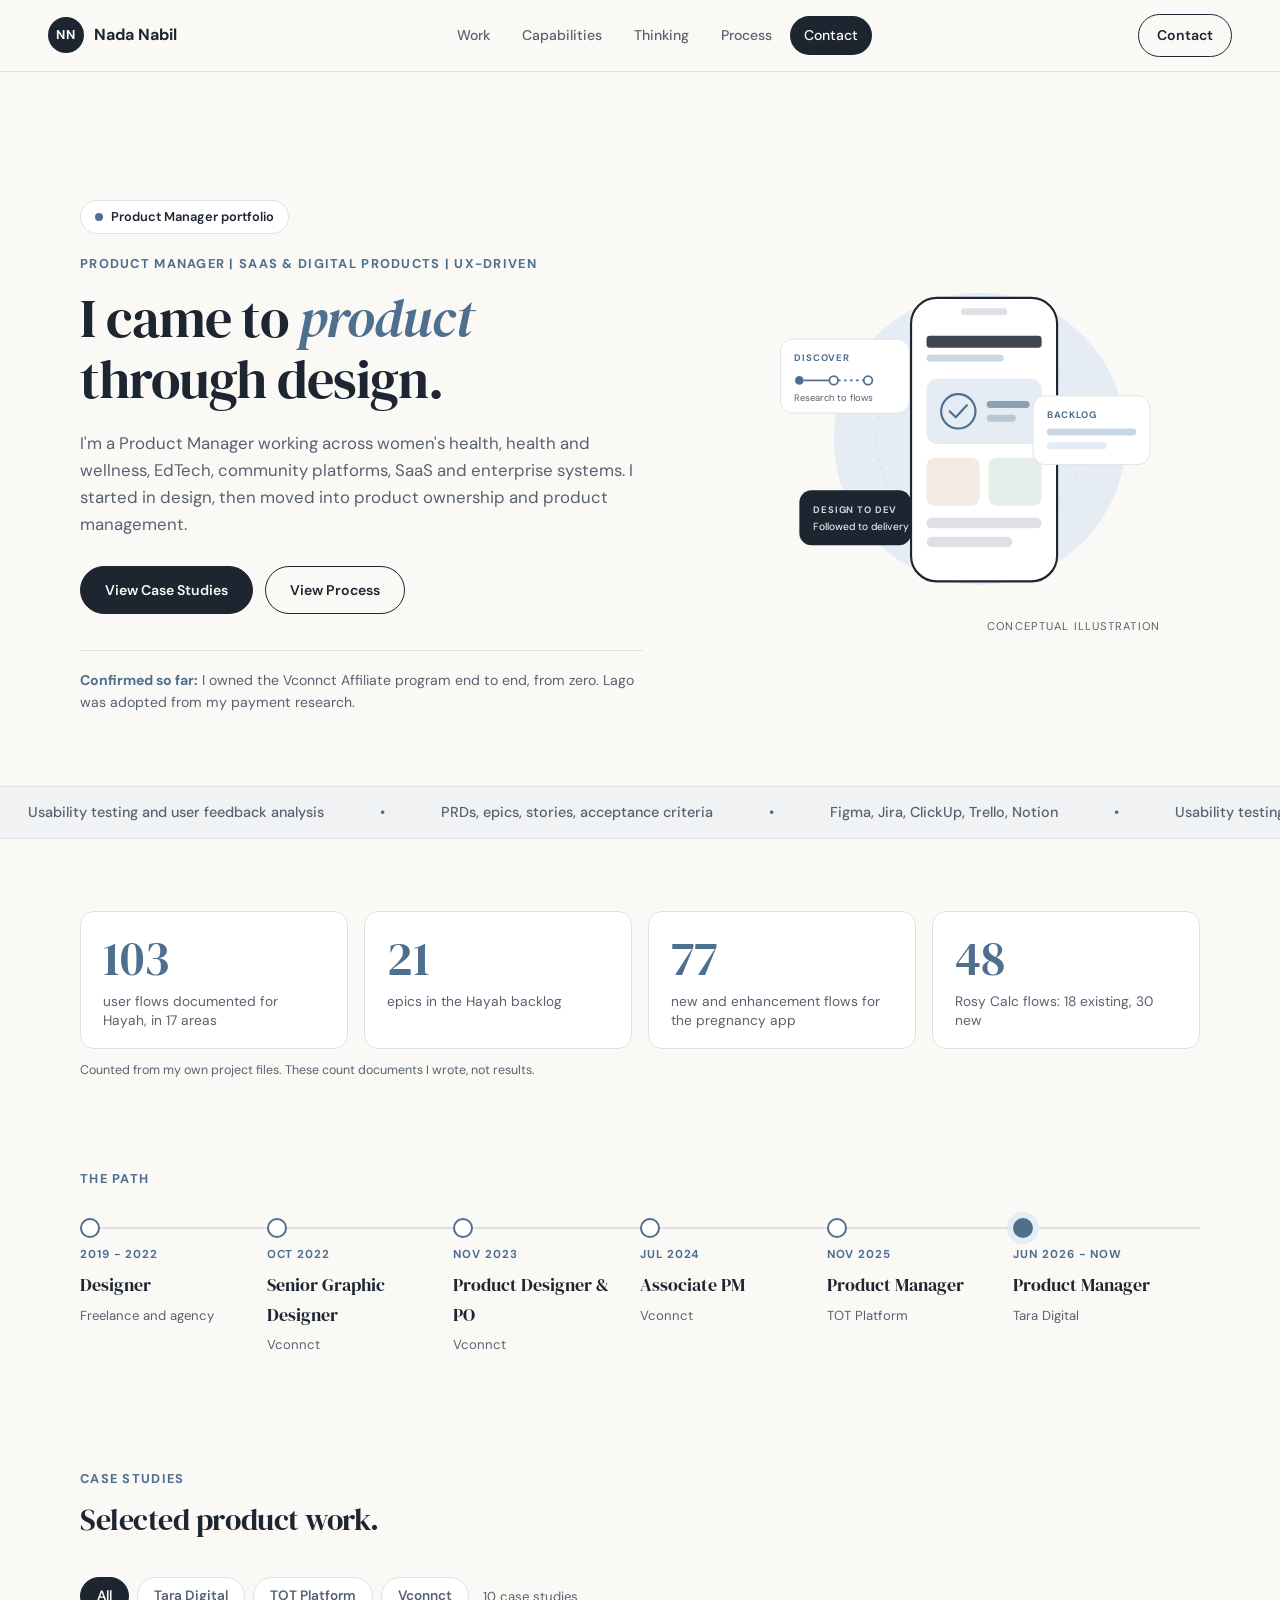
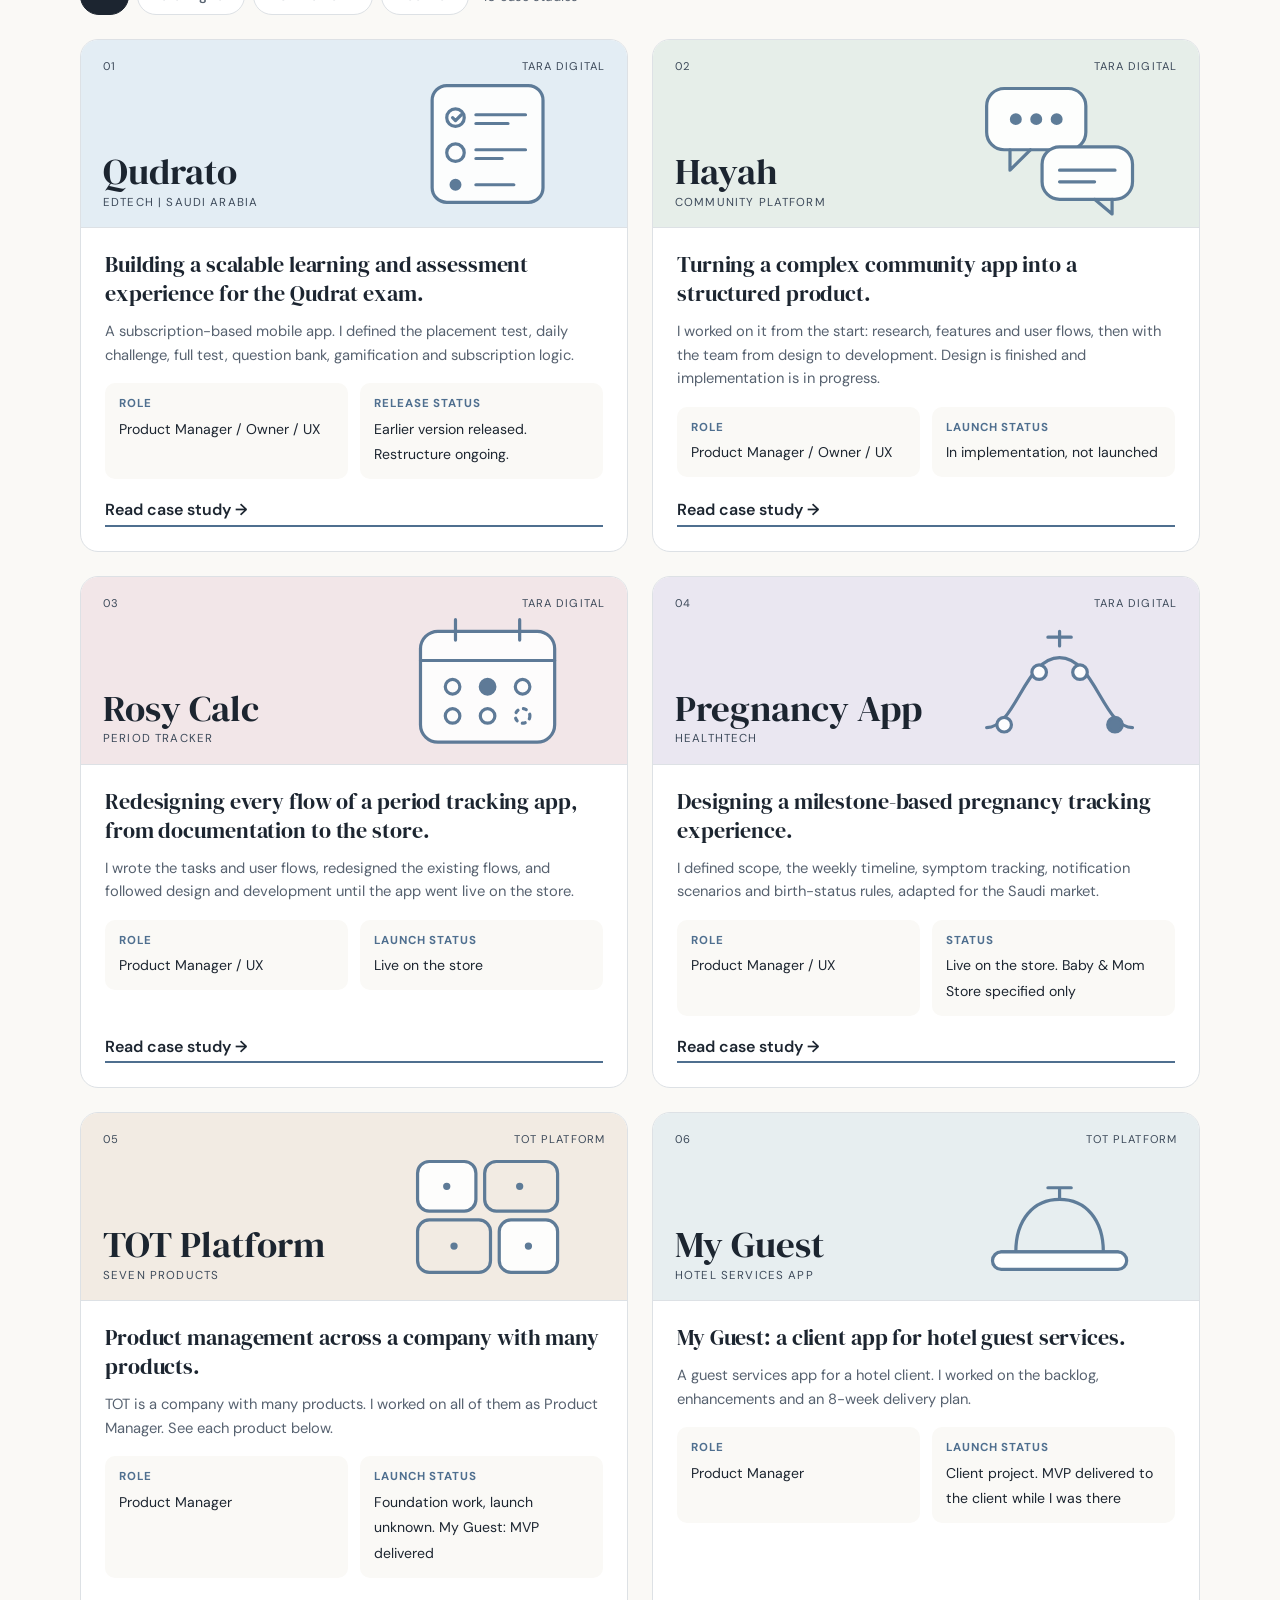
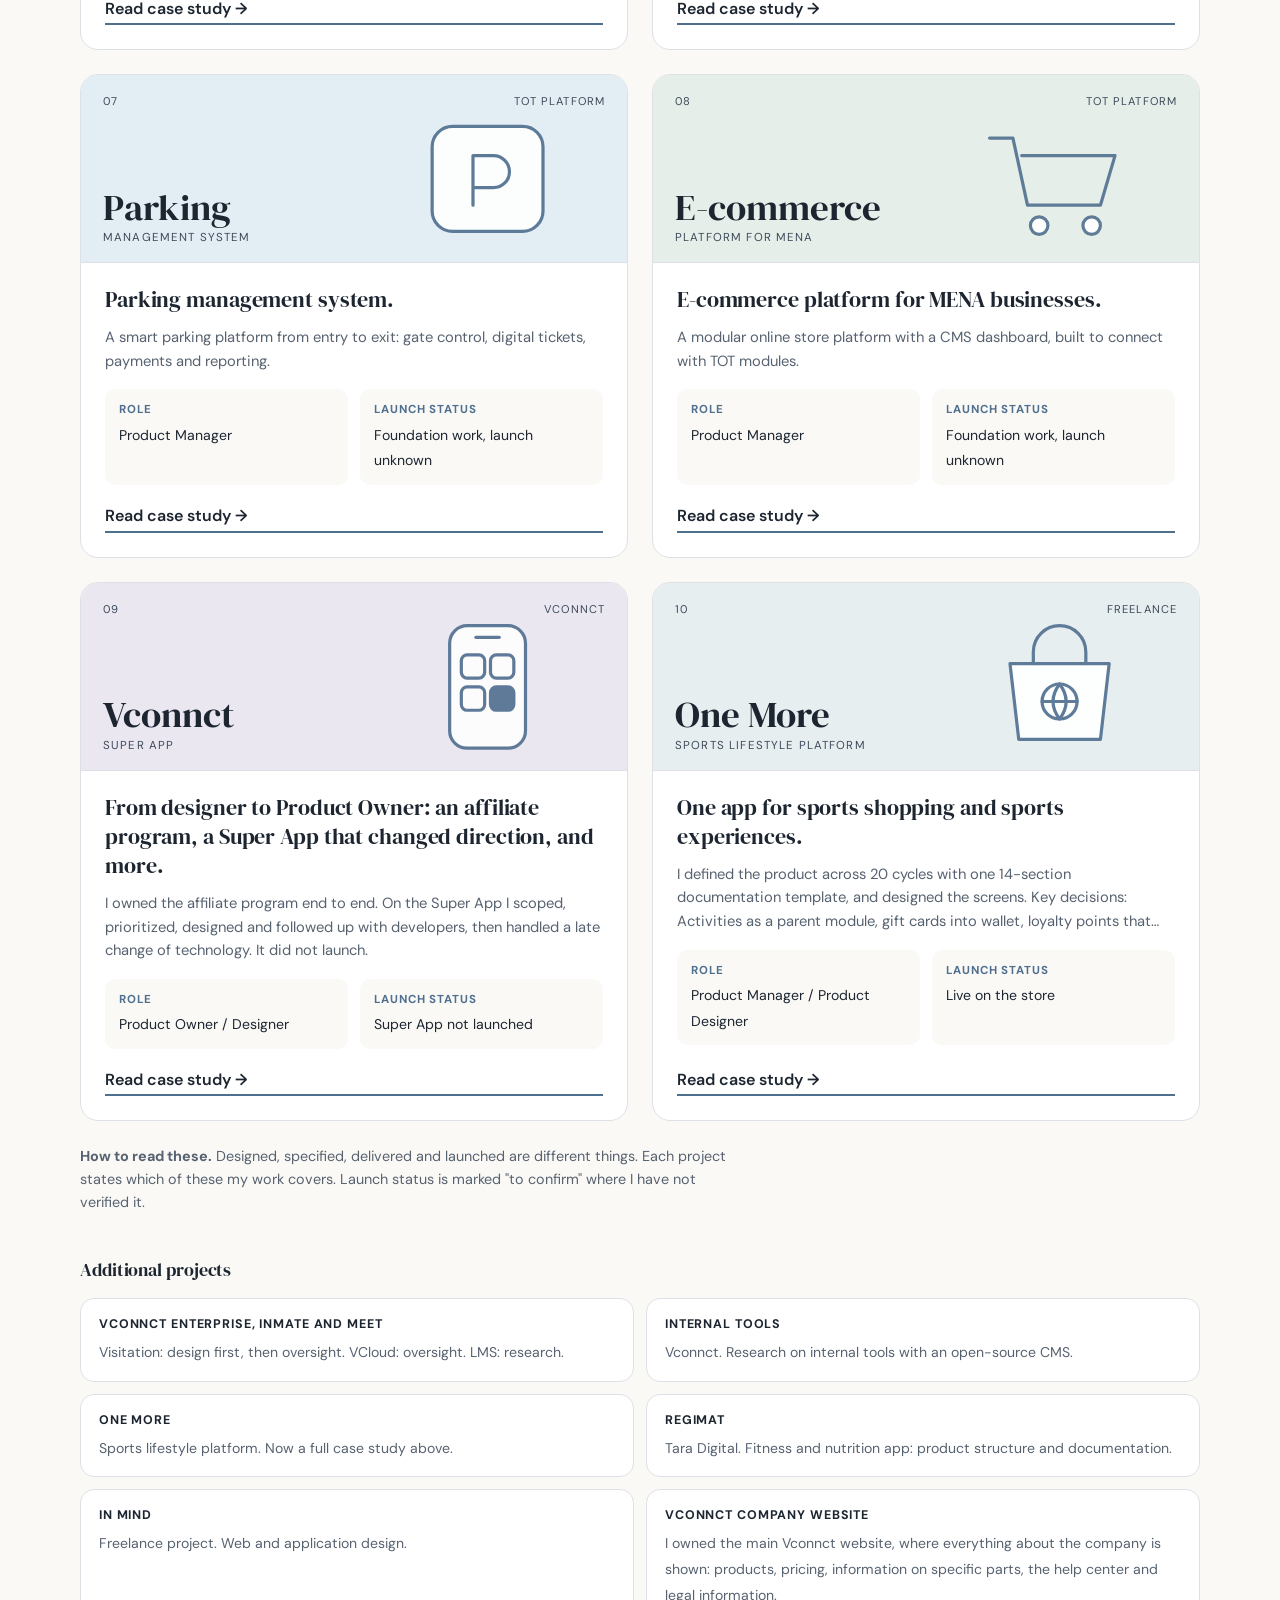
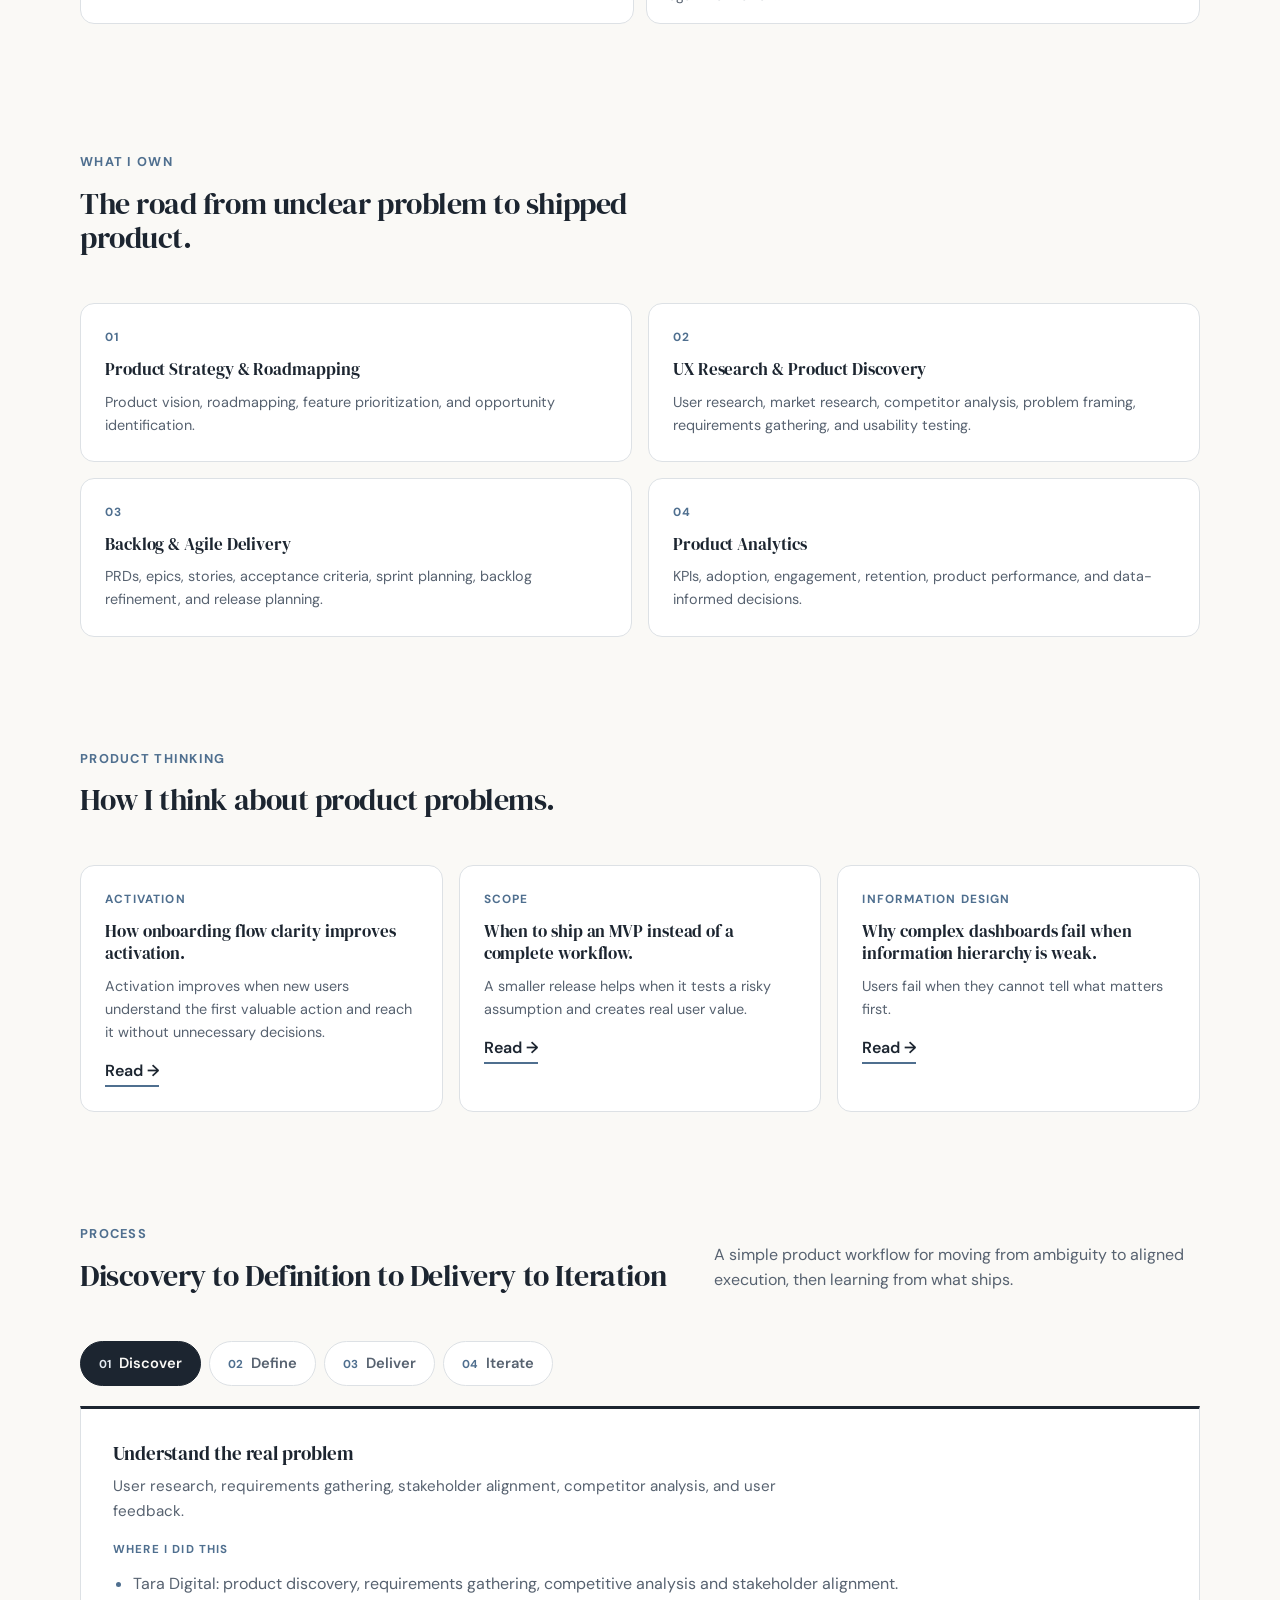
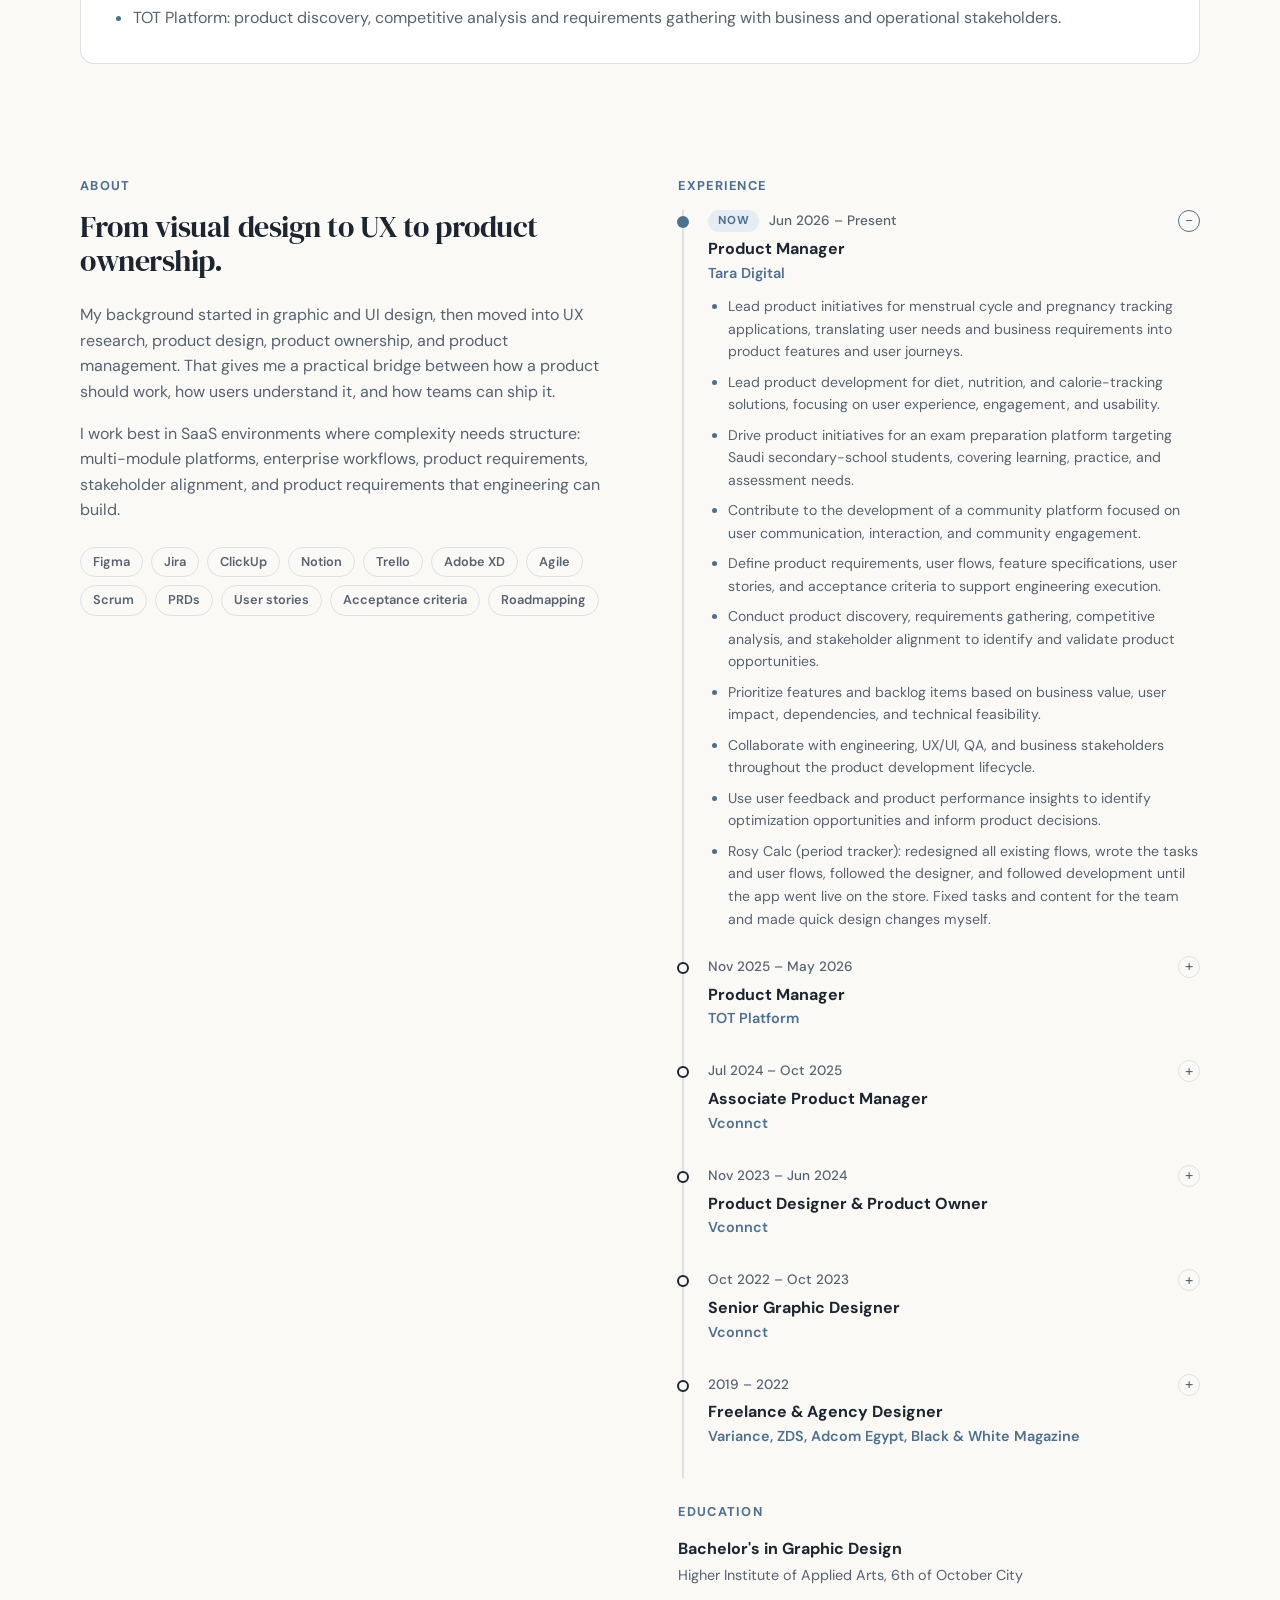
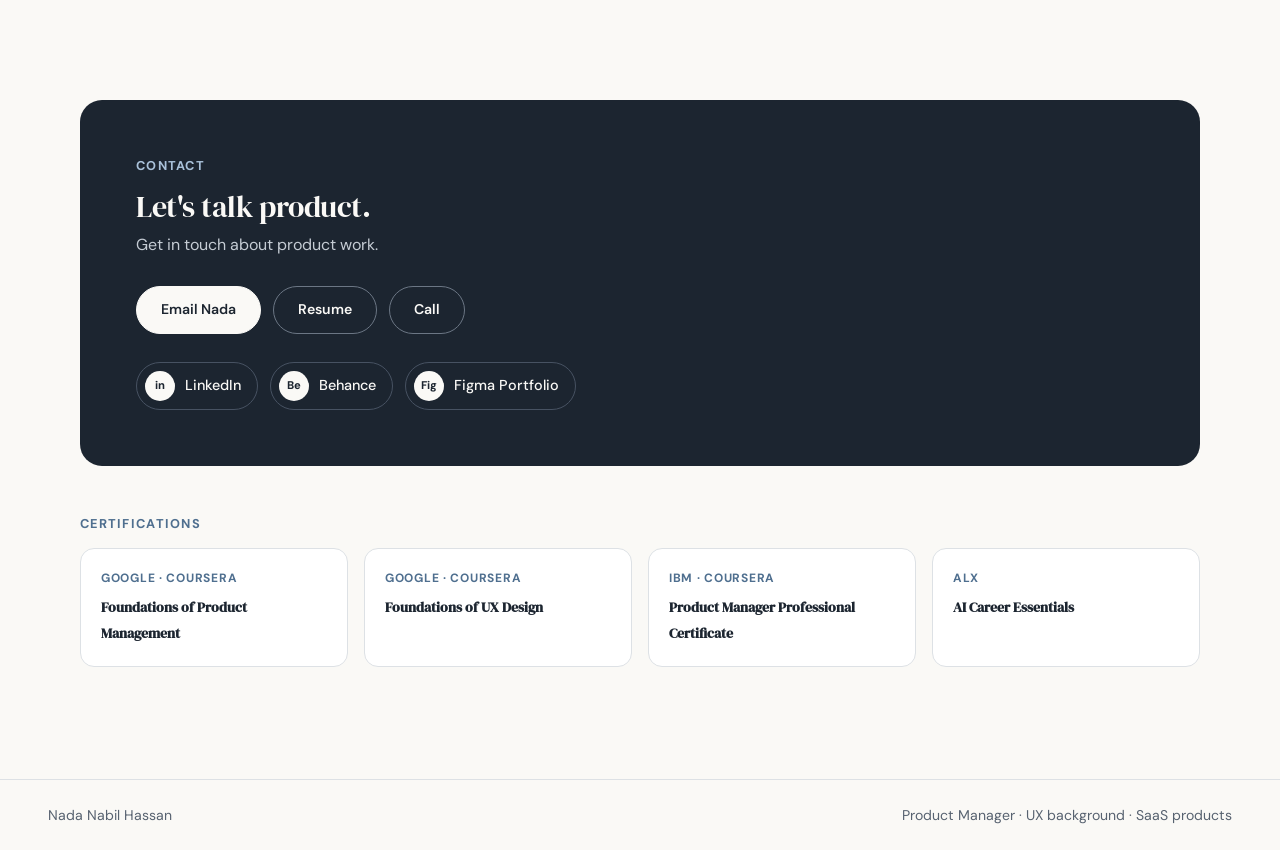
==== index.html @ 546478e6 "Add portfolio site v46" ====
<!DOCTYPE html>
<html lang="en">
<head>
  <meta charset="UTF-8" />
  <meta name="viewport" content="width=device-width, initial-scale=1.0" />
  <title>Nada Nabil | UX-Driven Product Manager</title>
  <meta
    name="description"
    content="Portfolio for Nada Nabil, a UX-driven Product Manager building SaaS products with clear product decisions."
  />
  <meta name="author" content="Nada Nabil Hassan" />
  <meta property="og:title" content="Nada Nabil | UX-Driven Product Manager" />
  <meta
    property="og:description"
    content="SaaS product portfolio showing UX-driven product thinking, case studies, prioritization."
  />
  <meta property="og:type" content="website" />
  <meta name="twitter:card" content="summary" />
  <link rel="icon" href="favicon.svg" type="image/svg+xml" />
  <link rel="stylesheet" href="styles.css" />
<link rel="preconnect" href="https://fonts.googleapis.com"><link rel="preconnect" href="https://fonts.gstatic.com" crossorigin><link href="https://fonts.googleapis.com/css2?family=DM+Sans:wght@400;500;600;700&family=DM+Serif+Display&display=swap" rel="stylesheet"></head>
<body>
  <header class="site-header">
    <a class="brand" href="#top" aria-label="Nada Nabil home">
      <span>NN</span>
      <strong>Nada Nabil</strong>
    </a>
    <nav class="main-nav" aria-label="Main navigation">
      <a href="#work">Work</a>
      <a href="#capabilities">Capabilities</a>
      <a href="#thinking">Thinking</a>
      <a href="#process">Process</a>
      <a href="#contact">Contact</a>
    </nav>
    <a class="nav-cta" href="#contact">Contact</a>
  </header>

 

  <main id="top">
    <section class="hero">
      <div class="hero-grid">
        <div class="hero-copy hero-animate">
          <div class="status-pill">
  <span></span>
  Product Manager portfolio
</div>
          <p class="eyebrow">Product Manager | SaaS &amp; Digital Products | UX-Driven</p>
<h1 class="hero-title">
I came to <span class="accent-word">product</span>
through design.
</h1>
<p class="hero-subtitle">
I'm a Product Manager working across women's health, health and wellness, EdTech, community platforms, SaaS and enterprise systems. I started in design, then moved into product ownership and product management.</p>

          <div class="hero-actions">
            <a class="button primary" href="#work">View Case Studies</a>
            <a class="button secondary" href="#process">View Process</a>
          </div>
          <p class="hero-proof"><strong>Confirmed so far:</strong> I owned the Vconnct Affiliate program end to end, from zero. Lago was adopted from my payment research.</p>
        </div>
<figure class="hero-art" aria-hidden="true">
<svg viewBox="0 0 460 400" role="img">
<circle cx="250" cy="200" r="170" fill="#e5ecf3"/>
<circle cx="250" cy="200" r="120" fill="none" stroke="#c9d6e3" stroke-dasharray="3 7"/>
<rect x="170" y="36" width="170" height="330" rx="30" fill="#fff" stroke="#1c2530" stroke-width="2.5"/>
<rect x="228" y="48" width="54" height="8" rx="4" fill="#dde1e5"/>
<rect x="188" y="80" width="134" height="14" rx="4" fill="#1c2530" opacity=".85"/>
<rect x="188" y="102" width="90" height="8" rx="4" fill="#c9d6e3"/>
<rect x="188" y="130" width="134" height="76" rx="12" fill="#e5ecf3"/>
<circle cx="225" cy="168" r="20" fill="none" stroke="#4f6f8f" stroke-width="2.5"/><path d="M215 168l7 7 13-14" fill="none" stroke="#4f6f8f" stroke-width="2.5" stroke-linecap="round" stroke-linejoin="round"/>
<rect x="258" y="156" width="50" height="8" rx="4" fill="#4f6f8f" opacity=".6"/><rect x="258" y="172" width="34" height="8" rx="4" fill="#4f6f8f" opacity=".3"/>
<rect x="188" y="222" width="62" height="56" rx="10" fill="#f2ebe3"/><rect x="260" y="222" width="62" height="56" rx="10" fill="#e6eee9"/>
<rect x="188" y="292" width="134" height="12" rx="6" fill="#dde1e5"/><rect x="188" y="314" width="100" height="12" rx="6" fill="#dde1e5"/>
<g class="float-a"><rect x="18" y="84" width="150" height="86" rx="14" fill="#fff" stroke="#dde1e5"/><text x="34" y="110" font-size="11" fill="#4f6f8f" font-family="DM Sans, sans-serif" font-weight="700" letter-spacing="1">DISCOVER</text><circle cx="40" cy="132" r="5" fill="#4f6f8f"/><path d="M45 132h30" stroke="#4f6f8f" stroke-width="2"/><circle cx="80" cy="132" r="5" fill="#fff" stroke="#4f6f8f" stroke-width="2"/><path d="M85 132h30" stroke="#4f6f8f" stroke-width="2" stroke-dasharray="3 4"/><circle cx="120" cy="132" r="5" fill="#fff" stroke="#4f6f8f" stroke-width="2"/><text x="34" y="156" font-size="11" fill="#576270" font-family="DM Sans, sans-serif">Research to flows</text></g>
<g class="float-b"><rect x="312" y="150" width="136" height="80" rx="14" fill="#fff" stroke="#dde1e5"/><text x="328" y="176" font-size="11" fill="#4f6f8f" font-family="DM Sans, sans-serif" font-weight="700" letter-spacing="1">BACKLOG</text><rect x="328" y="188" width="104" height="8" rx="4" fill="#c9d6e3"/><rect x="328" y="204" width="70" height="8" rx="4" fill="#e5ecf3"/></g>
<g class="float-c"><rect x="40" y="260" width="130" height="64" rx="14" fill="#1c2530"/><text x="56" y="286" font-size="11" fill="#c9d6e3" font-family="DM Sans, sans-serif" letter-spacing="1" font-weight="700">DESIGN TO DEV</text><text x="56" y="306" font-size="12" fill="#fff" font-family="DM Sans, sans-serif">Followed to delivery</text></g>
</svg><figcaption>Conceptual illustration</figcaption></figure>
      </div>
      <div class="impact-ticker" aria-label="Portfolio highlights">
        <div>
          <span>Usability testing and user feedback analysis</span>
          <span>PRDs, epics, stories, acceptance criteria</span>
          <span>Figma, Jira, ClickUp, Trello, Notion</span>
          <span>Usability testing and user feedback analysis</span>
          <span>PRDs, epics, stories, acceptance criteria</span>
          <span>Figma, Jira, ClickUp, Trello, Notion</span>
        </div>
      </div>
    </section>
    <section class="numbers fade-up" aria-label="Numbers from my project files">
      <div class="numbers-grid">
        <div class="num-card"><strong>103</strong><span>user flows documented for Hayah, in 17 areas</span></div>
        <div class="num-card"><strong>21</strong><span>epics in the Hayah backlog</span></div>
        <div class="num-card"><strong>77</strong><span>new and enhancement flows for the pregnancy app</span></div>
        <div class="num-card"><strong>48</strong><span>Rosy Calc flows: 18 existing, 30 new</span></div>
      </div>
      <p class="numbers-note">Counted from my own project files. These count documents I wrote, not results.</p>
    </section>
    <section class="career fade-up" aria-label="Career path">
      <p class="eyebrow">THE PATH</p>
      <div class="career-track">
        <div class="career-step"><small>2019 - 2022</small><strong>Designer</strong><span>Freelance and agency</span></div>
        <div class="career-step"><small>Oct 2022</small><strong>Senior Graphic Designer</strong><span>Vconnct</span></div>
        <div class="career-step"><small>Nov 2023</small><strong>Product Designer &amp; PO</strong><span>Vconnct</span></div>
        <div class="career-step"><small>Jul 2024</small><strong>Associate PM</strong><span>Vconnct</span></div>
        <div class="career-step"><small>Nov 2025</small><strong>Product Manager</strong><span>TOT Platform</span></div>
        <div class="career-step now"><small>Jun 2026 - now</small><strong>Product Manager</strong><span>Tara Digital</span></div>
      </div>
    </section>

    <section id="work" class="section work-section">
      <div class="section-heading fade-up">
        <p class="eyebrow">CASE STUDIES</p>
        <h2>Selected product work.</h2>
      </div>

      <div class="filter-bar" role="group" aria-label="Filter case studies by company">
        <button type="button" class="chip is-active" data-filter="all" aria-pressed="true">All</button>
        <button type="button" class="chip" data-filter="tara" aria-pressed="false">Tara Digital</button>
        <button type="button" class="chip" data-filter="tot" aria-pressed="false">TOT Platform</button>
        <button type="button" class="chip" data-filter="vconnct" aria-pressed="false">Vconnct</button>
        <span class="filter-count" aria-live="polite"></span>
      </div>

      <div class="case-stack stagger-parent">
        <article class="case-card stagger-child" data-company="tara">
          <div class="case-cover" style="--c:var(--sky)"><div class="cc-top"><span>01</span><span>Tara Digital</span></div><div class="cc-name">Qudrato<small>EdTech | Saudi Arabia</small></div><svg viewBox="0 0 120 100" fill="none" stroke="#4f6f8f" stroke-width="2.2" stroke-linecap="round" stroke-linejoin="round" aria-hidden="true"><rect x="22" y="10" width="76" height="80" rx="10" fill="#fff"/><circle cx="38" cy="32" r="6"/><path d="M36 32l2 2 4-4M52 30h34M52 36h22"/><circle cx="38" cy="56" r="6"/><path d="M52 54h34M52 60h18"/><circle cx="38" cy="78" r="3" fill="#4f6f8f"/><path d="M52 78h26"/></svg></div>
          <div class="case-number">01</div>
          <div class="case-content">
            <div class="case-meta"><span>Qudrato</span><span>Tara Digital</span><span>EdTech</span><span>Saudi Arabia</span></div>
            <h3>Building a scalable learning and assessment experience for the Qudrat exam.</h3>
            <p>A subscription-based mobile app. I defined the placement test, daily challenge, full test, question bank, gamification and subscription logic.</p>
            <div class="case-details"><div><strong>Role</strong><span>Product Manager / Owner / UX</span></div><div><strong>Evidence</strong><span>Audit, strategy and specifications for the restructure</span></div><div><strong>Release status</strong><span>Earlier version released. Restructure ongoing.</span></div></div>
            <a class="text-link" href="case-study-qudrato.html">Read case study</a>
          </div>
        </article>

        <article class="case-card stagger-child" data-company="tara">
          <div class="case-cover" style="--c:var(--sage)"><div class="cc-top"><span>02</span><span>Tara Digital</span></div><div class="cc-name">Hayah<small>Community platform</small></div><svg viewBox="0 0 120 100" fill="none" stroke="#4f6f8f" stroke-width="2.2" stroke-linecap="round" stroke-linejoin="round" aria-hidden="true"><rect x="10" y="12" width="68" height="42" rx="12" fill="#fff"/><path d="M26 54v14l14-14"/><circle cx="30" cy="33" r="3" fill="#4f6f8f"/><circle cx="44" cy="33" r="3" fill="#4f6f8f"/><circle cx="58" cy="33" r="3" fill="#4f6f8f"/><rect x="48" y="52" width="62" height="36" rx="12" fill="#fff"/><path d="M96 88v10l-12-10"/><path d="M60 68h38M60 76h24"/></svg></div>
          <div class="case-number">02</div>
          <div class="case-content">
            <div class="case-meta"><span>Hayah</span><span>Tara Digital</span><span>Community platform</span></div>
            <h3>Turning a complex community app into a structured product.</h3>
            <p>I worked on it from the start: research, features and user flows, then with the team from design to development. Design is finished and implementation is in progress.</p>
            <div class="case-details"><div><strong>Role</strong><span>Product Manager / Owner / UX</span></div><div><strong>Evidence</strong><span>103 user flows, 21 epics, MVP and roadmap</span></div><div><strong>Launch status</strong><span>In implementation, not launched</span></div></div>
            <a class="text-link" href="case-study-hayah.html">Read case study</a>
          </div>
        </article>

        <article class="case-card stagger-child" data-company="tara">
          <div class="case-cover" style="--c:var(--rose)"><div class="cc-top"><span>03</span><span>Tara Digital</span></div><div class="cc-name">Rosy Calc<small>Period tracker</small></div><svg viewBox="0 0 120 100" fill="none" stroke="#4f6f8f" stroke-width="2.2" stroke-linecap="round" stroke-linejoin="round" aria-hidden="true"><rect x="14" y="16" width="92" height="76" rx="12" fill="#fff"/><path d="M14 36h92M38 8v14M82 8v14"/><circle cx="36" cy="54" r="5"/><circle cx="60" cy="54" r="5" fill="#4f6f8f"/><circle cx="84" cy="54" r="5"/><circle cx="36" cy="74" r="5"/><circle cx="60" cy="74" r="5"/><circle cx="84" cy="74" r="5" stroke-dasharray="2 4"/></svg></div>
          <div class="case-number">03</div>
          <div class="case-content">
            <div class="case-meta"><span>Rosy Calc</span><span>Tara Digital</span><span>Period tracker</span></div>
            <h3>Redesigning every flow of a period tracking app, from documentation to the store.</h3>
            <p>I wrote the tasks and user flows, redesigned the existing flows, and followed design and development until the app went live on the store.</p>
            <div class="case-details"><div><strong>Role</strong><span>Product Manager / UX</span></div><div><strong>Evidence</strong><span>18 existing and 30 new user flows, backlog</span></div><div><strong>Launch status</strong><span>Live on the store</span></div></div>
            <a class="text-link" href="case-study-rosy-calc.html">Read case study</a>
          </div>
        </article>

        <article class="case-card stagger-child" data-company="tara">
          <div class="case-cover" style="--c:var(--lav)"><div class="cc-top"><span>04</span><span>Tara Digital</span></div><div class="cc-name">Pregnancy App<small>HealthTech</small></div><svg viewBox="0 0 120 100" fill="none" stroke="#4f6f8f" stroke-width="2.2" stroke-linecap="round" stroke-linejoin="round" aria-hidden="true"><path d="M10 82C30 82 36 34 60 34s30 48 50 48" /><circle cx="22" cy="80" r="5" fill="#fff"/><circle cx="46" cy="44" r="5" fill="#fff"/><circle cx="74" cy="44" r="5" fill="#fff"/><circle cx="98" cy="80" r="5" fill="#4f6f8f"/><path d="M60 16v10M52 20h16"/></svg></div>
          <div class="case-number">04</div>
          <div class="case-content">
            <div class="case-meta"><span>Pregnancy App</span><span>Tara Digital</span><span>HealthTech</span></div>
            <h3>Designing a milestone-based pregnancy tracking experience.</h3>
            <p>I defined scope, the weekly timeline, symptom tracking, notification scenarios and birth-status rules, adapted for the Saudi market.</p>
            <div class="case-details"><div><strong>Role</strong><span>Product Manager / UX</span></div><div><strong>Evidence</strong><span>Specified and designed</span></div><div><strong>Status</strong><span>Live on the store. Baby &amp; Mom Store specified only</span></div></div>
            <a class="text-link" href="case-study-pregnancy-app.html">Read case study</a>
          </div>
        </article>

        <article class="case-card stagger-child" data-company="tot">
          <div class="case-cover" style="--c:var(--sand)"><div class="cc-top"><span>05</span><span>TOT Platform</span></div><div class="cc-name">TOT Platform<small>Seven products</small></div><svg viewBox="0 0 120 100" fill="none" stroke="#4f6f8f" stroke-width="2.2" stroke-linecap="round" stroke-linejoin="round" aria-hidden="true"><rect x="12" y="12" width="40" height="34" rx="8" fill="#fff"/><rect x="58" y="12" width="50" height="34" rx="8"/><rect x="12" y="52" width="50" height="36" rx="8"/><rect x="68" y="52" width="40" height="36" rx="8" fill="#fff"/><path d="M32 29h0M82 29h0M37 70h0M88 70h0" stroke-width="5"/></svg></div>
          <div class="case-number">05</div>
          <div class="case-content">
            <div class="case-meta"><span>TOT Platform</span><span>Enterprise SaaS</span><span>Product lifecycle</span></div>
            <h3>Product management across a company with many products.</h3>
            <p>TOT is a company with many products. I worked on all of them as Product Manager. See each product below.</p>
            <div class="case-details"><div><strong>Role</strong><span>Product Manager</span></div><div><strong>Evidence</strong><span>Seven products, documented</span></div><div><strong>Launch status</strong><span>Foundation work, launch unknown. My Guest: MVP delivered</span></div></div>
            <a class="text-link" href="case-study-tot-platform.html">Read case study</a>
          </div>
        </article>

        <article class="case-card stagger-child" data-company="tot">
          <div class="case-cover" style="--c:var(--mist)"><div class="cc-top"><span>06</span><span>TOT Platform</span></div><div class="cc-name">My Guest<small>Hotel services app</small></div><svg viewBox="0 0 120 100" fill="none" stroke="#4f6f8f" stroke-width="2.2" stroke-linecap="round" stroke-linejoin="round" aria-hidden="true"><path d="M20 74h80M30 74c0-22 12-36 30-36s30 14 30 36"/><path d="M60 38v-8M52 30h16"/><rect x="14" y="74" width="92" height="12" rx="6" fill="#fff"/></svg></div>
          <div class="case-number">06</div>
          <div class="case-content">
            <div class="case-meta"><span>TOT Platform</span><span>Hotel services app</span></div>
            <h3>My Guest: a client app for hotel guest services.</h3>
            <p>A guest services app for a hotel client. I worked on the backlog, enhancements and an 8-week delivery plan.</p>
            <div class="case-details"><div><strong>Role</strong><span>Product Manager</span></div><div><strong>Evidence</strong><span>Backlog, enhancements, delivery plan</span></div><div><strong>Launch status</strong><span>Client project. MVP delivered to the client while I was there</span></div></div>
            <a class="text-link" href="case-study-tot-platform.html#myguest">Read case study</a>
          </div>
        </article>

        <article class="case-card stagger-child" data-company="tot">
          <div class="case-cover" style="--c:var(--sky)"><div class="cc-top"><span>07</span><span>TOT Platform</span></div><div class="cc-name">Parking<small>Management system</small></div><svg viewBox="0 0 120 100" fill="none" stroke="#4f6f8f" stroke-width="2.2" stroke-linecap="round" stroke-linejoin="round" aria-hidden="true"><rect x="22" y="14" width="76" height="72" rx="14" fill="#fff"/><path d="M50 68V34h14a11 11 0 010 22H50"/></svg></div>
          <div class="case-number">07</div>
          <div class="case-content">
            <div class="case-meta"><span>TOT Platform</span><span>Parking</span></div>
            <h3>Parking management system.</h3>
            <p>A smart parking platform from entry to exit: gate control, digital tickets, payments and reporting.</p>
            <div class="case-details"><div><strong>Role</strong><span>Product Manager</span></div><div><strong>Evidence</strong><span>Discovery, analysis, backlog</span></div><div><strong>Launch status</strong><span>Foundation work, launch unknown</span></div></div>
            <a class="text-link" href="case-study-tot-platform.html#parking">Read case study</a>
          </div>
        </article>

        <article class="case-card stagger-child" data-company="tot">
          <div class="case-cover" style="--c:var(--sage)"><div class="cc-top"><span>08</span><span>TOT Platform</span></div><div class="cc-name">E-commerce<small>Platform for MENA</small></div><svg viewBox="0 0 120 100" fill="none" stroke="#4f6f8f" stroke-width="2.2" stroke-linecap="round" stroke-linejoin="round" aria-hidden="true"><path d="M12 22h16l10 46h50l10-34H34"/><circle cx="46" cy="82" r="6" fill="#fff"/><circle cx="82" cy="82" r="6" fill="#fff"/></svg></div>
          <div class="case-number">08</div>
          <div class="case-content">
            <div class="case-meta"><span>TOT Platform</span><span>E-commerce</span></div>
            <h3>E-commerce platform for MENA businesses.</h3>
            <p>A modular online store platform with a CMS dashboard, built to connect with TOT modules.</p>
            <div class="case-details"><div><strong>Role</strong><span>Product Manager</span></div><div><strong>Evidence</strong><span>Discovery, analysis, backlog, requirements</span></div><div><strong>Launch status</strong><span>Foundation work, launch unknown</span></div></div>
            <a class="text-link" href="case-study-tot-platform.html#ecommerce">Read case study</a>
          </div>
        </article>

        <article class="case-card stagger-child" data-company="vconnct">
          <div class="case-cover" style="--c:var(--lav)"><div class="cc-top"><span>09</span><span>Vconnct</span></div><div class="cc-name">Vconnct<small>Super App</small></div><svg viewBox="0 0 120 100" fill="none" stroke="#4f6f8f" stroke-width="2.2" stroke-linecap="round" stroke-linejoin="round" aria-hidden="true"><rect x="34" y="8" width="52" height="84" rx="12" fill="#fff"/><path d="M52 16h16"/><rect x="42" y="28" width="16" height="16" rx="4"/><rect x="62" y="28" width="16" height="16" rx="4"/><rect x="42" y="50" width="16" height="16" rx="4"/><rect x="62" y="50" width="16" height="16" rx="4" fill="#4f6f8f"/></svg></div>
          <div class="case-number">09</div>
          <div class="case-content">
            <div class="case-meta"><span>Vconnct</span><span>B2C super app</span><span>UX/UI</span></div>
            <h3>From designer to Product Owner: an affiliate program, a Super App that changed direction, and more.</h3>
            <p>I owned the affiliate program end to end. On the Super App I scoped, prioritized, designed and followed up with developers, then handled a late change of technology. It did not launch.</p>
            <div class="case-details"><div><strong>Role</strong><span>Product Owner / Designer</span></div><div><strong>Evidence</strong><span>Designed and specified</span></div><div><strong>Launch status</strong><span>Super App not launched</span></div></div>
            <a class="text-link" href="case-study-super-app.html">Read case study</a>
          </div>
        </article>

        <article class="case-card stagger-child" data-company="freelance">
          <div class="case-cover" style="--c:var(--mist)"><div class="cc-top"><span>10</span><span>Freelance</span></div><div class="cc-name">One More<small>Sports lifestyle platform</small></div><svg viewBox="0 0 120 100" fill="none" stroke="#4f6f8f" stroke-width="2.2" stroke-linecap="round" stroke-linejoin="round" aria-hidden="true"><path d="M26 34h68l-6 52H32z" fill="#fff"/><path d="M42 34v-8a18 18 0 0136 0v8"/><circle cx="60" cy="60" r="12"/><path d="M48 60h24M60 48c-6 8-6 16 0 24M60 48c6 8 6 16 0 24"/></svg></div>
          <div class="case-number">10</div>
          <div class="case-content">
            <div class="case-meta"><span>One More</span><span>Freelance</span></div>
            <h3>One app for sports shopping and sports experiences.</h3>
            <p>I defined the product across 20 cycles with one 14-section documentation template, and designed the screens. Key decisions: Activities as a parent module, gift cards into wallet, loyalty points that are not cash.</p>
            <div class="case-details"><div><strong>Role</strong><span>Product Manager / Product Designer</span></div><div><strong>Evidence</strong><span>20 cycles mapped, documented</span></div><div><strong>Launch status</strong><span>Live on the store</span></div></div>
            <a class="text-link" href="case-study-one-more.html">Read case study</a>
          </div>
        </article>


      </div>
      <p class="contact-sub"><strong>How to read these.</strong> Designed, specified, delivered and launched are different things. Each project states which of these my work covers. Launch status is marked "to confirm" where I have not verified it.</p>
      <h3 class="more-title">Additional projects</h3>
      <div class="detail-grid">
        <div><strong>Vconnct Enterprise, Inmate and Meet</strong><span>Visitation: design first, then oversight. VCloud: oversight. LMS: research.</span></div>
        <div><strong>Internal tools</strong><span>Vconnct. Research on internal tools with an open-source CMS.</span></div>
        <div><strong>One More</strong><span>Sports lifestyle platform. Now a full case study above.</span></div>
        <div><strong>Regimat</strong><span>Tara Digital. Fitness and nutrition app: product structure and documentation.</span></div>
        <div><strong>In Mind</strong><span>Freelance project. Web and application design.</span></div>
        <div><strong>Vconnct company website</strong><span>I owned the main Vconnct website, where everything about the company is shown: products, pricing, information on specific parts, the help center and legal information.</span></div>
      </div>
    </section>

    <section id="capabilities" class="section capabilities-section">
      <div class="section-heading split fade-up">
        <div>
          <p class="eyebrow">What I own</p>
          <h2>The road from unclear problem to shipped product.</h2>
        </div>
      </div>

      <div class="capability-list stagger-parent">
        <article class="stagger-child">
          <span>01</span>
          <h3>Product Strategy & Roadmapping</h3>
          <p>Product vision, roadmapping, feature prioritization, and opportunity identification.</p>
        </article>
        <article class="stagger-child">
          <span>02</span>
          <h3>UX Research & Product Discovery</h3>
          <p>User research, market research, competitor analysis, problem framing, requirements gathering, and usability testing.</p>
        </article>
        <article class="stagger-child">
          <span>03</span>
          <h3>Backlog & Agile Delivery</h3>
          <p>PRDs, epics, stories, acceptance criteria, sprint planning, backlog refinement, and release planning.</p>
        </article>
        <article class="stagger-child">
          <span>04</span>
          <h3>Product Analytics</h3>
          <p>KPIs, adoption, engagement, retention, product performance, and data-informed decisions.</p>
        </article>
      </div>
    </section>

    <section id="thinking" class="section thinking-section">
      <div class="section-heading fade-up">
        <p class="eyebrow">Product thinking</p>
        <h2>How I think about product problems.</h2>
      </div>
      <div class="insight-grid stagger-parent">
        <article class="stagger-child">
          <span>Activation</span>
          <h3>How onboarding flow clarity improves activation.</h3>
          <p>Activation improves when new users understand the first valuable action and reach it without unnecessary decisions.</p>
          <a class="text-link" href="thinking-onboarding-activation.html">Read</a>
        </article>
        <article class="stagger-child">
          <span>Scope</span>
          <h3>When to ship an MVP instead of a complete workflow.</h3>
          <p>A smaller release helps when it tests a risky assumption and creates real user value.</p>
          <a class="text-link" href="thinking-mvp-scope.html">Read</a>
        </article>
        <article class="stagger-child">
          <span>Information design</span>
          <h3>Why complex dashboards fail when information hierarchy is weak.</h3>
          <p>Users fail when they cannot tell what matters first.</p>
          <a class="text-link" href="thinking-dashboard-hierarchy.html">Read</a>
        </article>
      </div>
    </section>

    <section id="process" class="section process-section">
      <div class="section-heading split fade-up">
        <div>
          <p class="eyebrow">Process</p>
          <h2>Discovery to Definition to Delivery to Iteration</h2>
        </div>
        <p>
          A simple product workflow for moving from ambiguity to aligned execution, then learning from what ships.
        </p>
      </div>

      <div class="explorer" data-explorer>
        <div class="explorer-tabs" role="tablist" aria-label="How I work"><button type="button" role="tab" id="tab-discover" aria-controls="panel-discover" aria-selected="true" tabindex="0"><small>01</small>Discover</button><button type="button" role="tab" id="tab-define" aria-controls="panel-define" aria-selected="false" tabindex="-1"><small>02</small>Define</button><button type="button" role="tab" id="tab-deliver" aria-controls="panel-deliver" aria-selected="false" tabindex="-1"><small>03</small>Deliver</button><button type="button" role="tab" id="tab-iterate" aria-controls="panel-iterate" aria-selected="false" tabindex="-1"><small>04</small>Iterate</button></div>
        <div role="tabpanel" id="panel-discover" aria-labelledby="tab-discover" class="explorer-panel" tabindex="0">
          <h3>Understand the real problem</h3>
          <p>User research, requirements gathering, stakeholder alignment, competitor analysis, and user feedback.</p>
          <p class="explorer-label">Where I did this</p>
          <ul class="cs-list"><li>Tara Digital: product discovery, requirements gathering, competitive analysis and stakeholder alignment.</li><li>TOT Platform: product discovery, competitive analysis and requirements gathering with business and operational stakeholders.</li></ul>
        </div>
        <div role="tabpanel" id="panel-define" aria-labelledby="tab-define" class="explorer-panel" tabindex="0">
          <h3>Choose the product direction</h3>
          <p>Problem framing, user flows, feature scope, product requirements, and roadmap priorities.</p>
          <p class="explorer-label">Where I did this</p>
          <ul class="cs-list"><li>Hayah: broke the app into modules and 21 epics and documented requirements, business rules, 103 user flows and the MVP scope.</li><li>Qudrato: specified that a new student can skip the placement test and keep practicing.</li><li>TOT Platform: PRDs, user stories, workflows, product specifications and acceptance criteria.</li></ul>
        </div>
        <div role="tabpanel" id="panel-deliver" aria-labelledby="tab-deliver" class="explorer-panel" tabindex="0">
          <h3>Make the work shippable</h3>
          <p>PRDs, user stories, acceptance criteria, sprint planning, backlog refinement, and QA collaboration.</p>
          <p class="explorer-label">Where I did this</p>
          <ul class="cs-list"><li>TOT Platform: sprint planning, backlog refinement and product iterations in Agile and Scrum.</li><li>Rosy Calc: followed development until the app went live on Google Play and the App Store in November 2026.</li><li>Vconnct Super App: followed up delivery with developers. It did not launch.</li></ul>
        </div>
        <div role="tabpanel" id="panel-iterate" aria-labelledby="tab-iterate" class="explorer-panel" tabindex="0">
          <h3>Measure and improve</h3>
          <p>Product metrics, user feedback, retention, and roadmap updates.</p>
          <p class="explorer-label">Where I did this</p>
          <ul class="cs-list"><li>Tara Digital: uses user feedback and product performance insights to find optimization opportunities.</li><li>Vconnct Super App: handled a late change of technology.</li><li>Qudrato: restructuring the product and redesigning its flows (current work).</li></ul>
        </div>
      </div>
    </section>

    <section id="about" class="section about-section">
      <div class="about-grid fade-up">
        <div class="about-left">
          <p class="eyebrow">About</p>
          <h2>From visual design to UX to product ownership.</h2>
          <div class="about-copy">
            <p>
              My background started in graphic and UI design, then moved into UX research, product design, product
              ownership, and product management. That gives me a practical bridge between how a product should work, how
              users understand it, and how teams can ship it.
            </p>
            <p>
              I work best in SaaS environments where complexity needs structure: multi-module platforms, enterprise
              workflows, product requirements, stakeholder alignment, and product requirements that engineering can build.
            </p>
          </div>
          <div class="tool-tags"><span>Figma</span><span>Jira</span><span>ClickUp</span><span>Notion</span><span>Trello</span><span>Adobe XD</span><span>Agile</span><span>Scrum</span><span>PRDs</span><span>User stories</span><span>Acceptance criteria</span><span>Roadmapping</span></div>
        </div>

        <div class="about-right">
          <div class="experience-block">
            <p class="eyebrow">Experience</p>
            <div class="exp-list">
              <div class="exp-item exp-current">
                <details open>
                  <summary>
                    <span class="exp-meta"><span class="exp-badge">Now</span><span class="exp-date">Jun 2026 – Present</span></span>
                    <strong>Product Manager</strong>
                    <span class="exp-company">Tara Digital</span>
                  </summary>
                  <ul class="cs-list exp-more"><li>Lead product initiatives for menstrual cycle and pregnancy tracking applications, translating user needs and business requirements into product features and user journeys.</li><li>Lead product development for diet, nutrition, and calorie-tracking solutions, focusing on user experience, engagement, and usability.</li><li>Drive product initiatives for an exam preparation platform targeting Saudi secondary-school students, covering learning, practice, and assessment needs.</li><li>Contribute to the development of a community platform focused on user communication, interaction, and community engagement.</li><li>Define product requirements, user flows, feature specifications, user stories, and acceptance criteria to support engineering execution.</li><li>Conduct product discovery, requirements gathering, competitive analysis, and stakeholder alignment to identify and validate product opportunities.</li><li>Prioritize features and backlog items based on business value, user impact, dependencies, and technical feasibility.</li><li>Collaborate with engineering, UX/UI, QA, and business stakeholders throughout the product development lifecycle.</li><li>Use user feedback and product performance insights to identify optimization opportunities and inform product decisions.</li><li>Rosy Calc (period tracker): redesigned all existing flows, wrote the tasks and user flows, followed the designer, and followed development until the app went live on the store. Fixed tasks and content for the team and made quick design changes myself.</li></ul>
                </details>
              </div>
              <div class="exp-item ">
                <details>
                  <summary>
                    <span class="exp-meta"><span class="exp-date">Nov 2025 – May 2026</span></span>
                    <strong>Product Manager</strong>
                    <span class="exp-company">TOT Platform</span>
                  </summary>
                  <ul class="cs-list exp-more"><li>Led product lifecycle across e-commerce, hotel management, HR, parking, and access control systems.</li><li>Defined product strategy, roadmap priorities, feature scope, and success metrics in alignment with business and operational objectives.</li><li>Conducted product discovery, competitive analysis, and requirements gathering with business and operational stakeholders.</li><li>Translated complex business requirements into PRDs, user stories, workflows, product specifications, and acceptance criteria.</li><li>Prioritized and managed the product backlog based on business value, user impact, technical dependencies, and delivery requirements.</li><li>Collaborated with UX/UI, engineering, QA, and business teams to drive product initiatives from definition through delivery.</li><li>Facilitated sprint planning, backlog refinement, and product iterations within Agile/Scrum environments.</li><li>Identified opportunities to improve user experience and operational efficiency through stakeholder feedback and data-informed decisions.</li></ul>
                </details>
              </div>
              <div class="exp-item ">
                <details>
                  <summary>
                    <span class="exp-meta"><span class="exp-date">Jul 2024 – Oct 2025</span></span>
                    <strong>Associate Product Manager</strong>
                    <span class="exp-company">Vconnct</span>
                  </summary>
                  <ul class="cs-list exp-more"><li>Contributed to product strategy and roadmap planning across SaaS and mobile platforms.</li><li>Identified product opportunities through market research, competitor analysis, stakeholder input, and user insights.</li><li>Managed product backlogs and supported feature prioritization, sprint planning, and backlog refinement within Agile environments.</li><li>Translated business objectives and user needs into product requirements and feature specifications.</li><li>Collaborated with product, design, engineering, and QA teams throughout the feature delivery lifecycle.</li><li>Analyzed product feedback and performance to support continuous product improvement and optimization.</li></ul>
                </details>
              </div>
              <div class="exp-item ">
                <details>
                  <summary>
                    <span class="exp-meta"><span class="exp-date">Nov 2023 – Jun 2024</span></span>
                    <strong>Product Designer &amp; Product Owner</strong>
                    <span class="exp-company">Vconnct</span>
                  </summary>
                  <ul class="cs-list exp-more"><li>Combined product ownership and UX design to translate business requirements and user needs into product solutions.</li><li>Defined user journeys, workflows, and functional requirements for key product features.</li><li>Conducted usability testing and user feedback analysis to identify product and experience improvements.</li><li>Supported backlog prioritization, feature planning, and Agile delivery.</li><li>Collaborated with stakeholders, engineering, and QA to align product requirements with business goals and technical feasibility.</li><li>Bridged product, design, and engineering perspectives throughout the development lifecycle.</li></ul>
                </details>
              </div>
              <div class="exp-item ">
                <details>
                  <summary>
                    <span class="exp-meta"><span class="exp-date">Oct 2022 – Oct 2023</span></span>
                    <strong>Senior Graphic Designer</strong>
                    <span class="exp-company">Vconnct</span>
                  </summary>
                  <ul class="cs-list exp-more"><li>Contributed to UI/UX and design system initiatives across digital products.</li><li>Supported the development of scalable UI patterns and components in Figma.</li><li>Collaborated with product and engineering teams to improve product consistency and delivery efficiency.</li><li>Built foundational experience in user-centered design and digital product development.</li></ul>
                </details>
              </div>
              <div class="exp-item ">
                <details>
                  <summary>
                    <span class="exp-meta"><span class="exp-date">2019 – 2022</span></span>
                    <strong>Freelance &amp; Agency Designer</strong>
                    <span class="exp-company">Variance, ZDS, Adcom Egypt, Black &amp; White Magazine</span>
                  </summary>
                  <ul class="cs-list exp-more"><li>Delivered digital, UX/UI, branding, and visual design solutions across multiple client projects and industries.</li><li>Translated client and business requirements into user-focused digital experiences.</li><li>Developed a strong foundation in UX, visual communication, and product thinking.</li></ul>
                </details>
              </div>
            </div>
          </div>

          <div class="education-block">
            <p class="eyebrow">Education</p>
            <div class="edu-item">
              <strong>Bachelor's in Graphic Design</strong>
              <span>Higher Institute of Applied Arts, 6th of October City</span>
            </div>
          </div>
        </div>
      </div>
    </section>

    <section id="contact" class="contact-section">
      <div class="contact-top">
        <div>
          <p class="eyebrow">Contact</p>
          <h2>Let's talk product.</h2>
          <p class="contact-sub">Get in touch about product work.</p>
        </div>
        <div class="contact-actions">
          <a class="button primary" href="mailto:nadaa.nabiill23@gmail.com">Email Nada</a>
          <a class="button secondary" href="assets/Nada-Nabil-Product-Manager-CV-2026.pdf">Resume</a>
          <a class="button secondary" href="tel:+201017767738">Call</a>
        </div>
        <div class="contact-links">
          <a href="https://linkedin.com/in/nadanabil" target="_blank" rel="noopener" class="contact-link">
            <span class="contact-link-icon">in</span>
            <span>LinkedIn</span>
          </a>
          <a href="https://behance.net/nadanabil" target="_blank" rel="noopener" class="contact-link">
            <span class="contact-link-icon">Be</span>
            <span>Behance</span>
          </a>
          <a href="https://www.figma.com/design/tn8Eb2ntUiRvD0kyCWY4CS/Nada-s-work?node-id=785-3754&t=7mOMCgvtin5MsMhh-1" target="_blank" rel="noopener" class="contact-link">
            <span class="contact-link-icon">Fig</span>
            <span>Figma Portfolio</span>
          </a>
        </div>
      </div>

      <div class="certifications">
        <p class="eyebrow">Certifications</p>
        <div class="cert-grid stagger-parent">
          <div class="cert-card stagger-child">
            <span class="cert-issuer">Google · Coursera</span>
            <strong>Foundations of Product Management</strong>
          </div>
          <div class="cert-card stagger-child">
            <span class="cert-issuer">Google · Coursera</span>
            <strong>Foundations of UX Design</strong>
          </div>
          <div class="cert-card stagger-child">
            <span class="cert-issuer">IBM · Coursera</span>
            <strong>Product Manager Professional Certificate</strong>
          </div>
          <div class="cert-card stagger-child">
            <span class="cert-issuer">ALX</span>
            <strong>AI Career Essentials</strong>
          </div>
        </div>
      </div>
    </section>
  </main>

  <footer class="site-footer">
    <span>Nada Nabil Hassan</span>
    <span>Product Manager · UX background · SaaS products</span>
  </footer>

  <script src="script.js"></script>
  <script src="interactions.js"></script>
</body>
</html>
---- styles.css ----
/* =========================================================
   Nada Nabil portfolio: stylesheet
   HOW TO EDIT
   1. Colors, fonts, sizes and spacing live in the :root block
      below. Change a value there and it updates the whole site.
   2. The file is split into numbered parts. Search for the
      part name (for example "5. HOME: CASE CARDS").
   3. Text is edited in the .html files, not here.
   ========================================================= */

/* 1. DESIGN TOKENS ---------------------------------------- */
:root {
  /* Colors */
  --bg: #faf9f6;          /* page background (off-white) */
  --bg-alt: #f0f2f3;      /* alternate band background */
  --surface: #ffffff;     /* cards */
  --ink: #1c2530;         /* main text and headings */
  --muted: #576270;       /* secondary text */
  --line: #dde1e5;        /* borders */
  --accent: #4f6f8f;      /* single accent color (dusty blue) */
  --accent-soft: #e5ecf3; /* light tint of the accent */

  /* Fonts */
  --font-display: "DM Serif Display", "Iowan Old Style", Georgia, serif;
  --font-body: "DM Sans", Inter, ui-sans-serif, system-ui, -apple-system, "Segoe UI", sans-serif;

  /* Type scale */
  --fs-hero: clamp(2.1rem, 4.6vw, 3.4rem);
  --fs-h1: clamp(1.8rem, 3.3vw, 2.45rem);
  --fs-h2: clamp(1.45rem, 2.4vw, 1.9rem);
  --fs-h3: 1.05rem;
  --fs-body: 1rem;
  --fs-small: 0.8rem;

  /* Layout */
  --max: 1120px;
  --gutter: clamp(20px, 5vw, 48px);
  --section-space: clamp(64px, 9vw, 112px);
  --radius: 14px;
  --radius-pill: 999px;
}

/* 2. BASE ------------------------------------------------- */
*, *::before, *::after { box-sizing: border-box; }
html { scroll-behavior: smooth; -webkit-text-size-adjust: 100%; }
body {
  margin: 0;
  background: var(--bg);
  color: var(--ink);
  font-family: var(--font-body);
  font-size: var(--fs-body);
  line-height: 1.6;
  -webkit-font-smoothing: antialiased;
}
a { color: inherit; text-decoration: none; }
img { max-width: 100%; }
h1, h2, h3 {
  margin: 0;
  font-family: var(--font-display);
  font-weight: 400;
  letter-spacing: -0.015em;
  line-height: 1.12;
}
h1 { font-size: var(--fs-h1); }
h2 { font-size: var(--fs-h2); }
h3 { font-size: var(--fs-h3); line-height: 1.3; letter-spacing: -0.005em; }
p { margin: 0; }
:focus-visible { outline: 3px solid var(--accent); outline-offset: 3px; border-radius: 4px; }

.eyebrow {
  margin: 0 0 14px;
  color: var(--accent);
  font-family: var(--font-body);
  font-size: var(--fs-small);
  font-weight: 700;
  letter-spacing: 0.1em;
  text-transform: uppercase;
}

/* 3. HEADER AND NAVIGATION -------------------------------- */
.site-header {
  position: sticky;
  top: 0;
  z-index: 20;
  display: flex;
  align-items: center;
  justify-content: space-between;
  gap: 20px;
  padding: 14px var(--gutter);
  background: rgba(250, 249, 246, 0.9);
  backdrop-filter: blur(10px);
  border-bottom: 1px solid var(--line);
}
.brand { display: inline-flex; align-items: center; gap: 10px; font-weight: 700; }
.brand span {
  display: grid;
  place-items: center;
  width: 36px;
  height: 36px;
  border-radius: 50%;
  background: var(--ink);
  color: var(--bg);
  font-size: 0.8rem;
  letter-spacing: 0.04em;
}
.main-nav { display: flex; gap: 4px; }
.main-nav a {
  padding: 8px 14px;
  border-radius: var(--radius-pill);
  color: var(--muted);
  font-size: 0.88rem;
  font-weight: 500;
  transition: background 0.2s, color 0.2s;
}
.main-nav a:hover, .main-nav a.active { background: var(--ink); color: var(--bg); }
.nav-cta {
  padding: 9px 18px;
  border-radius: var(--radius-pill);
  border: 1px solid var(--ink);
  font-size: 0.88rem;
  font-weight: 600;
  transition: background 0.2s, color 0.2s;
}
.nav-cta:hover { background: var(--ink); color: var(--bg); }

/* 4. BUTTONS AND LINKS ------------------------------------ */
.hero-actions, .contact-actions { display: flex; flex-wrap: wrap; gap: 12px; }
.button {
  display: inline-flex;
  align-items: center;
  justify-content: center;
  min-height: 48px;
  padding: 0 24px;
  border-radius: var(--radius-pill);
  border: 1px solid var(--ink);
  font-weight: 600;
  font-size: 0.88rem;
  transition: transform 0.15s, background 0.2s, color 0.2s;
}
.button:hover { transform: translateY(-2px); }
.button.primary { background: var(--ink); color: var(--bg); }
.button.primary:hover { background: var(--accent); border-color: var(--accent); }
.button.secondary { background: transparent; color: var(--ink); }
.button.secondary:hover { background: var(--ink); color: var(--bg); }
.text-link { display: inline-block; margin-top: 18px; font-weight: 600; border-bottom: 2px solid var(--accent); padding-bottom: 2px; }
.text-link::after { content: " \2192"; }
.text-link:hover { color: var(--accent); }

/* 5. HOME: HERO ------------------------------------------- */
.hero { padding: clamp(48px, 8vw, 96px) var(--gutter) 0; max-width: calc(var(--max) + var(--gutter) * 2); margin: 0 auto; }
.hero-grid { display: grid; grid-template-columns: 1.25fr 0.75fr; gap: clamp(32px, 5vw, 64px); align-items: center; }
.status-pill {
  display: inline-flex;
  align-items: center;
  gap: 8px;
  margin-bottom: 20px;
  padding: 6px 14px;
  border: 1px solid var(--line);
  border-radius: var(--radius-pill);
  background: var(--surface);
  font-size: var(--fs-small);
  font-weight: 600;
}
.status-pill span { width: 8px; height: 8px; border-radius: 50%; background: var(--accent); }
.hero-title { font-size: var(--fs-hero); line-height: 1.12; letter-spacing: -0.02em; margin-bottom: 20px; }
.accent-word { color: var(--accent); font-style: italic; }
.hero-subtitle { max-width: 38em; margin-bottom: 28px; color: var(--muted); font-size: 1.05rem; }
.product-visual {
  padding: 24px;
  border: 1px solid var(--line);
  border-radius: calc(var(--radius) + 6px);
  background: var(--surface);
  box-shadow: 0 24px 60px rgba(30, 45, 65, 0.08);
}
.visual-top { display: grid; gap: 4px; padding-bottom: 18px; margin-bottom: 18px; border-bottom: 1px solid var(--line); }
.visual-top span, .visual-metrics span, .decision-map small {
  color: var(--accent);
  font-size: 0.72rem;
  font-weight: 700;
  letter-spacing: 0.1em;
  text-transform: uppercase;
}
.visual-top strong { font-family: var(--font-display); font-size: 1.1rem; }
.visual-metrics { display: grid; gap: 12px; margin-bottom: 12px; }
.visual-metrics article, .decision-map div { padding: 14px 16px; border-radius: 10px; background: var(--bg); }
.visual-metrics strong { display: block; margin: 2px 0 4px; font-size: 1rem; }
.visual-metrics p, .decision-map p { color: var(--muted); font-size: 0.9rem; line-height: 1.5; }
.decision-map { display: grid; gap: 12px; }
.decision-map small { display: block; margin-bottom: 2px; }

.impact-ticker { width: 100vw; margin: clamp(40px, 6vw, 72px) 0 0 calc(50% - 50vw); overflow: hidden; border-block: 1px solid var(--line); background: var(--bg-alt); }
.impact-ticker div { display: flex; width: max-content; animation: ticker 40s linear infinite; }
.impact-ticker span { padding: 14px 28px; white-space: nowrap; font-size: 0.9rem; font-weight: 500; color: var(--muted); }
.impact-ticker span::after { content: "\2022"; margin-left: 56px; color: var(--accent); }
@keyframes ticker { to { transform: translateX(-50%); } }

/* 6. HOME: SECTIONS --------------------------------------- */
.metrics-band, .section {
  max-width: calc(var(--max) + var(--gutter) * 2);
  margin: 0 auto;
  padding: var(--section-space) var(--gutter) 0;
}
.metrics-band { display: grid; grid-template-columns: repeat(4, 1fr); gap: 16px; padding-top: clamp(40px, 6vw, 64px); }
.metrics-band article { padding: 22px; border-top: 3px solid var(--ink); background: var(--surface); border-radius: 0 0 var(--radius) var(--radius); border-inline: 1px solid var(--line); border-bottom: 1px solid var(--line); }
.metrics-band strong { display: block; margin-bottom: 8px; font-family: var(--font-display); font-size: 1.05rem; }
.metrics-band span { color: var(--muted); font-size: 0.88rem; line-height: 1.5; }

.section-heading { margin-bottom: clamp(28px, 4vw, 48px); max-width: 44em; }
.section-heading.split { display: grid; grid-template-columns: 1.1fr 0.9fr; gap: 40px; align-items: end; max-width: none; }
.section-heading.split > p { color: var(--muted); }

/* Case cards */
.case-stack { display: grid; gap: 20px; }
.case-card {
  display: grid;
  grid-template-columns: 72px 1fr;
  gap: 24px;
  padding: clamp(22px, 3.5vw, 36px);
  border: 1px solid var(--line);
  border-radius: calc(var(--radius) + 4px);
  background: var(--surface);
  transition: border-color 0.2s, box-shadow 0.2s;
}
.case-card:hover { border-color: var(--ink); box-shadow: 0 18px 40px rgba(30, 45, 65, 0.07); }
.case-number { font-family: var(--font-display); font-size: 1.7rem; line-height: 1; color: var(--accent); }
.case-meta, .tool-tags { display: flex; flex-wrap: wrap; gap: 8px; margin-bottom: 14px; }
.case-meta span, .tool-tags span {
  padding: 4px 12px;
  border-radius: var(--radius-pill);
  background: var(--bg);
  border: 1px solid var(--line);
  font-size: 0.8rem;
  font-weight: 600;
  color: var(--muted);
}
.case-content h3 { font-size: clamp(1.15rem, 1.8vw, 1.4rem); margin-bottom: 12px; }
.case-content > p { max-width: 46em; color: var(--muted); }
.case-details { display: grid; grid-template-columns: repeat(3, 1fr); gap: 12px; margin-top: 20px; }
.case-details div { padding: 12px 14px; border-radius: 10px; background: var(--bg); }
.case-details strong { display: block; margin-bottom: 2px; font-size: 0.72rem; letter-spacing: 0.08em; text-transform: uppercase; color: var(--accent); }
.case-details span { font-size: 0.88rem; }
.contact-sub { color: var(--muted); }
.work-section > .contact-sub { margin-top: 24px; max-width: 46em; font-size: 0.9rem; }
.more-title { margin: 44px 0 14px; font-size: 1.15rem; }

/* Capabilities, thinking, process */
.capability-list, .insight-grid, .process-track { display: grid; gap: 16px; }
.capability-list { grid-template-columns: repeat(2, 1fr); }
.insight-grid { grid-template-columns: repeat(3, 1fr); }
.process-track { grid-template-columns: repeat(4, 1fr); }
.capability-list article, .insight-grid article, .process-track article {
  padding: 24px;
  border: 1px solid var(--line);
  border-radius: var(--radius);
  background: var(--surface);
}
.capability-list span, .insight-grid span, .process-track span {
  display: block;
  margin-bottom: 12px;
  color: var(--accent);
  font-size: 0.74rem;
  font-weight: 700;
  letter-spacing: 0.1em;
  text-transform: uppercase;
}
.capability-list h3, .insight-grid h3, .process-track h3 { margin-bottom: 10px; }
.capability-list p, .insight-grid p, .process-track p { color: var(--muted); font-size: 0.9rem; }
.insight-grid .text-link { margin-top: 14px; }
.process-track article { border-top: 3px solid var(--ink); border-radius: 0 0 var(--radius) var(--radius); }

/* About, experience */
.about-grid { display: grid; grid-template-columns: 1fr 1fr; gap: clamp(32px, 6vw, 80px); }
.about-left h2 { margin-bottom: 24px; }
.about-copy { display: grid; gap: 16px; margin-bottom: 24px; color: var(--muted); }
.exp-list { display: grid; gap: 0; border-left: 2px solid var(--line); margin-left: 4px; }
.exp-item { position: relative; padding: 0 0 26px 24px; }
.exp-item::before { content: ""; position: absolute; left: -7px; top: 6px; width: 12px; height: 12px; border-radius: 50%; background: var(--bg); border: 2px solid var(--ink); }
.exp-item.exp-current::before { background: var(--accent); border-color: var(--accent); }
.exp-meta { display: flex; align-items: center; gap: 10px; margin-bottom: 4px; }
.exp-date { color: var(--muted); font-size: 0.85rem; font-weight: 500; }
.exp-badge { padding: 2px 10px; border-radius: var(--radius-pill); background: var(--accent-soft); color: var(--accent); font-size: 0.72rem; font-weight: 700; text-transform: uppercase; letter-spacing: 0.06em; }
.exp-item strong { display: block; font-size: 1rem; }
.exp-company { display: block; margin-bottom: 4px; color: var(--accent); font-weight: 600; font-size: 0.9rem; }
.exp-item p { color: var(--muted); font-size: 0.9rem; }
.education-block { margin-top: 24px; }
.edu-item strong { display: block; }
.edu-item span { color: var(--muted); font-size: 0.9rem; }
.about-right .eyebrow { margin-top: 0; }

/* Contact, certifications, footer */
.contact-section {
  max-width: calc(var(--max) + var(--gutter) * 2);
  margin: var(--section-space) auto 0;
  padding: 0 var(--gutter) var(--section-space);
}
.contact-top {
  display: grid;
  gap: 28px;
  padding: clamp(28px, 5vw, 56px);
  border-radius: calc(var(--radius) + 8px);
  background: var(--ink);
  color: var(--bg);
}
.contact-top .eyebrow { color: #a9c1d9; }
.contact-top h2 { margin-bottom: 8px; }
.contact-top .contact-sub { color: #c5ccd4; }
.contact-top .button.primary { background: var(--bg); color: var(--ink); border-color: var(--bg); }
.contact-top .button.primary:hover { background: var(--accent); color: #fff; border-color: var(--accent); }
.contact-top .button.secondary { color: var(--bg); border-color: #6b7684; }
.contact-top .button.secondary:hover { background: var(--bg); color: var(--ink); }
.contact-links { display: flex; flex-wrap: wrap; gap: 12px; }
.contact-link { display: inline-flex; align-items: center; gap: 10px; padding: 8px 16px 8px 8px; border: 1px solid #475262; border-radius: var(--radius-pill); font-weight: 500; font-size: 0.9rem; }
.contact-link:hover { border-color: var(--bg); }
.contact-link-icon { display: grid; place-items: center; min-width: 30px; height: 30px; padding: 0 6px; border-radius: 50%; background: var(--bg); color: var(--ink); font-size: 0.7rem; font-weight: 800; }
.certifications { margin-top: 48px; }
.cert-grid { display: grid; grid-template-columns: repeat(4, 1fr); gap: 16px; }
.cert-card { padding: 20px; border: 1px solid var(--line); border-radius: var(--radius); background: var(--surface); }
.cert-issuer { display: block; margin-bottom: 6px; color: var(--accent); font-size: 0.75rem; font-weight: 700; letter-spacing: 0.06em; text-transform: uppercase; }
.cert-card strong { font-family: var(--font-display); font-size: 0.88rem; line-height: 1.3; }
.site-footer {
  display: flex;
  flex-wrap: wrap;
  justify-content: space-between;
  gap: 8px 24px;
  padding: 24px var(--gutter);
  border-top: 1px solid var(--line);
  color: var(--muted);
  font-size: 0.88rem;
}

/* 7. DETAIL PAGES (case studies) -------------------------- */
.detail-hero, .detail-body, .article-page {
  max-width: calc(var(--max) + var(--gutter) * 2);
  margin: 0 auto;
  padding-inline: var(--gutter);
}
.detail-hero { padding-top: clamp(48px, 8vw, 88px); padding-bottom: clamp(28px, 4vw, 48px); }
.detail-hero h1 { max-width: 16em; margin-bottom: 20px; }
.detail-hero > p:not(.eyebrow) { max-width: 42em; color: var(--muted); font-size: 1.02rem; }
.detail-hero .hero-actions { margin-top: 28px; }
.detail-meta { display: flex; flex-wrap: wrap; gap: 8px; margin-top: 24px; }
.detail-meta span { padding: 6px 14px; border: 1px solid var(--line); border-radius: var(--radius-pill); background: var(--surface); font-size: 0.82rem; font-weight: 600; color: var(--muted); }
.detail-body { display: grid; grid-template-columns: 200px minmax(0, 1fr); gap: clamp(28px, 5vw, 64px); padding-bottom: var(--section-space); align-items: start; }
.detail-toc { position: sticky; top: 88px; display: grid; gap: 2px; padding-top: 4px; }
.detail-toc a { padding: 6px 12px; border-left: 2px solid var(--line); color: var(--muted); font-size: 0.88rem; font-weight: 500; }
.detail-toc a:hover { border-left-color: var(--accent); color: var(--ink); }
.detail-content { max-width: 760px; }
.detail-content section { margin-top: clamp(40px, 6vw, 64px); }
.detail-content section:first-child { margin-top: 0; }
.detail-content h2 { font-size: clamp(1.3rem, 2.2vw, 1.6rem); margin-bottom: 16px; padding-top: 4px; }
.detail-content h3 { margin: 28px 0 10px; font-size: 1.08rem; }
.detail-content p, .article-page p { color: var(--muted); margin-bottom: 14px; }
.detail-content p.todo, .todo { color: var(--accent); font-weight: 600; background: var(--accent-soft); padding: 10px 14px; border-radius: 10px; margin-top: 20px; }
.detail-grid { display: grid; gap: 12px; margin: 16px 0; }
.detail-grid div { padding: 16px 18px; border: 1px solid var(--line); border-radius: var(--radius); background: var(--surface); }
.detail-grid strong { display: block; margin-bottom: 4px; color: var(--ink); font-size: 0.78rem; letter-spacing: 0.07em; text-transform: uppercase; }
.detail-grid span { color: var(--muted); font-size: 0.88rem; }
.work-section .detail-grid { grid-template-columns: repeat(2, 1fr); }
.cs-list { margin: 12px 0 0; padding-left: 20px; display: grid; gap: 8px; color: var(--muted); }
.cs-list li::marker { color: var(--accent); }

/* Qudrato flow diagram */
.flow { display: grid; grid-template-columns: repeat(4, 1fr); gap: 12px; margin: 20px 0; }
.flow-step { position: relative; padding: 16px; border: 1px solid var(--line); border-radius: var(--radius); background: var(--surface); }
.flow-step small { display: grid; place-items: center; width: 26px; height: 26px; margin-bottom: 10px; border-radius: 50%; background: var(--ink); color: var(--bg); font-weight: 700; }
.flow-step strong { display: block; margin-bottom: 4px; }
.flow-step span { color: var(--muted); font-size: 0.9rem; }

/* Short thinking articles and 404 */
.article-page { max-width: calc(760px + var(--gutter) * 2); padding-top: clamp(48px, 8vw, 88px); padding-bottom: var(--section-space); }
.article-page h1 { margin-bottom: 20px; }
.article-lede { font-size: 1.05rem; color: var(--muted); margin-bottom: 36px; }
.article-page h2 { font-size: 1.3rem; margin: 36px 0 10px; }

/* 8. MOTION (hero fade-in only; respects reduced motion) -- */
@media (prefers-reduced-motion: no-preference) {
  .hero-animate { animation: rise 0.7s ease both; }
  .hero-animate-delayed { animation: rise 0.7s 0.15s ease both; }
  @keyframes rise { from { opacity: 0; transform: translateY(14px); } to { opacity: 1; transform: none; } }
}
@media (prefers-reduced-motion: reduce) {
  html { scroll-behavior: auto; }
  .impact-ticker div { animation: none; }
}

/* 9. TABLET ----------------------------------------------- */
@media (max-width: 980px) {
  .hero-grid, .about-grid, .section-heading.split { grid-template-columns: 1fr; }
  .metrics-band, .process-track, .cert-grid { grid-template-columns: repeat(2, 1fr); }
  .insight-grid { grid-template-columns: 1fr; }
  .detail-body { grid-template-columns: 1fr; }
  .detail-toc { position: static; display: flex; flex-wrap: wrap; gap: 8px; }
  .detail-toc a { border: 1px solid var(--line); border-radius: var(--radius-pill); background: var(--surface); padding: 6px 14px; }
  .flow { grid-template-columns: repeat(2, 1fr); }
}

/* 10. MOBILE ---------------------------------------------- */
@media (max-width: 640px) {
  :root { --fs-body: 1rem; }
  .site-header { flex-wrap: wrap; padding-block: 10px; gap: 8px 12px; }
  .nav-cta { display: none; }
  .main-nav { order: 3; width: 100%; overflow-x: auto; margin-inline: -4px; padding-bottom: 2px; scrollbar-width: none; }
  .main-nav a { white-space: nowrap; padding: 6px 12px; font-size: 0.88rem; }
  .metrics-band, .process-track, .cert-grid, .capability-list, .work-section .detail-grid, .flow, .case-details { grid-template-columns: 1fr; }
  .case-card { grid-template-columns: 1fr; gap: 12px; }
  .case-number { font-size: 1.5rem; }
  .hero-actions .button, .contact-actions .button { flex: 1 1 100%; }
  .contact-top { border-radius: var(--radius); }
}

/* 11. SMALL FIXES ---------------------------------------- */
.cs-list + p, .cs-list + h3 { margin-top: 20px; }
.article-page p.eyebrow, .detail-content p.eyebrow { color: var(--accent); margin-bottom: 14px; }

/* 12. CASE SUMMARY STRIP AND FIGURE SLOTS ----------------- */
.case-strip, .figure-slot { max-width: calc(var(--max) + var(--gutter) * 2); margin: 0 auto; padding-left: var(--gutter); padding-right: var(--gutter); }
.case-strip { display: grid; grid-template-columns: repeat(4, 1fr); gap: 0; margin-bottom: clamp(28px, 4vw, 48px); }
.case-strip div { padding: 20px 20px 4px 0; border-top: 1px solid var(--ink); }
.case-strip div + div { padding-left: 20px; border-left: 1px solid var(--line); }
.case-strip small { display: block; margin-bottom: 8px; color: var(--accent); font-size: 0.72rem; font-weight: 700; letter-spacing: 0.1em; text-transform: uppercase; }
.case-strip p { color: var(--muted); font-size: 0.9rem; line-height: 1.55; }
.figure-slot { margin-bottom: clamp(32px, 5vw, 56px); }
.figure-slot div { display: grid; place-items: center; min-height: clamp(180px, 28vw, 320px); border: 1.5px dashed var(--line); border-radius: var(--radius); background: var(--bg-alt); color: var(--accent); font-weight: 600; text-align: center; padding: 16px; }
.figure-slot figcaption { margin-top: 8px; color: var(--muted); font-size: 0.82rem; }
.figure-slot img { display: block; width: 100%; height: auto; border-radius: var(--radius); border: 1px solid var(--line); }

/* 13. CALMER HOME HERO ------------------------------------ */
.hero-grid { grid-template-columns: 1fr; }
.hero { padding-top: clamp(64px, 10vw, 128px); }
.hero-title { font-size: var(--fs-hero); max-width: 14em; }
.hero-subtitle { font-size: 1.05rem; max-width: 36em; }
.hero-proof { max-width: 40em; margin-top: 36px; padding-top: 18px; border-top: 1px solid var(--line); color: var(--muted); font-size: 0.88rem; }
.hero-proof strong { color: var(--accent); }
@media (max-width: 900px) { .case-strip { grid-template-columns: 1fr 1fr; } .case-strip div:nth-child(3) { padding-left: 0; border-left: 0; } .case-strip div:nth-child(n+3) { border-top: 1px solid var(--line); } }
@media (max-width: 560px) { .case-strip { grid-template-columns: 1fr; } .case-strip div, .case-strip div + div { padding: 16px 0 4px; border-left: 0; border-top: 1px solid var(--line); } }

/* 14. INTERACTIVE PARTS ----------------------------------- */
/* Hover states */
a, button, summary { transition: color .18s, background-color .18s, border-color .18s, box-shadow .18s, transform .18s; }
.button:hover { transform: translateY(-1px); }
.capability-list article:hover, .insight-grid article:hover, .metrics-band article:hover, .detail-grid div:hover { border-color: var(--ink); }
.text-link:hover, .detail-toc a:hover { color: var(--accent); }
a:focus-visible, button:focus-visible, summary:focus-visible, [role="tabpanel"]:focus-visible { outline: 2px solid var(--accent); outline-offset: 3px; border-radius: 6px; }

/* Case filter */
.filter-bar { display: flex; flex-wrap: wrap; align-items: center; gap: 8px; margin: -8px 0 24px; }
.chip { padding: 7px 16px; border: 1px solid var(--line); border-radius: var(--radius-pill); background: var(--surface); color: var(--muted); font: inherit; font-size: 0.85rem; font-weight: 600; cursor: pointer; }
.chip:hover { border-color: var(--ink); color: var(--ink); }
.chip.is-active { background: var(--ink); border-color: var(--ink); color: var(--bg); }
.filter-count { margin-left: 6px; color: var(--muted); font-size: 0.82rem; }
.case-card[hidden] { display: none; }

/* Experience timeline (details) */
.exp-item details { margin: 0; }
.exp-item summary { display: block; position: relative; padding-right: 28px; cursor: pointer; list-style: none; }
.exp-item summary::-webkit-details-marker { display: none; }
.exp-item summary::after { content: "+"; position: absolute; right: 0; top: 0; width: 22px; height: 22px; display: grid; place-items: center; border: 1px solid var(--line); border-radius: 50%; color: var(--muted); font-size: 0.95rem; line-height: 1; }
.exp-item details[open] summary::after { content: "\2212"; border-color: var(--accent); color: var(--accent); }
.exp-item summary:hover strong { color: var(--accent); }
.exp-meta { display: flex; align-items: center; gap: 10px; margin-bottom: 4px; }
.exp-more { margin-top: 10px; font-size: 0.88rem; }

/* How-I-work explorer */
.explorer-tabs { display: flex; flex-wrap: wrap; gap: 8px; margin-bottom: 20px; }
.explorer-tabs button { display: inline-flex; align-items: baseline; gap: 8px; padding: 10px 18px; border: 1px solid var(--line); border-radius: var(--radius-pill); background: var(--surface); color: var(--muted); font: inherit; font-size: 0.92rem; font-weight: 600; cursor: pointer; }
.explorer-tabs button small { color: var(--accent); font-size: 0.72rem; font-weight: 700; }
.explorer-tabs button:hover { border-color: var(--ink); color: var(--ink); }
.explorer-tabs button[aria-selected="true"] { background: var(--ink); border-color: var(--ink); color: var(--bg); }
.explorer-tabs button[aria-selected="true"] small { color: var(--accent-soft); }
.explorer-panel { padding: clamp(20px, 3vw, 32px); border: 1px solid var(--line); border-top: 3px solid var(--ink); border-radius: 0 0 var(--radius) var(--radius); background: var(--surface); }
.explorer-panel[hidden] { display: none; }
.explorer-panel h3 { margin-bottom: 8px; font-size: 1.2rem; }
.explorer-panel p { color: var(--muted); font-size: 0.95rem; max-width: 46em; }
.explorer-label { margin-top: 18px; color: var(--accent) !important; font-size: 0.72rem !important; font-weight: 700; letter-spacing: 0.1em; text-transform: uppercase; }
.js .explorer-panel + .explorer-panel { margin-top: 0; }

/* Collapsible case sections */
.sec-tools { display: flex; gap: 8px; margin-bottom: 8px; }
.sec-tools button { padding: 5px 14px; border: 1px solid var(--line); border-radius: var(--radius-pill); background: var(--surface); color: var(--muted); font: inherit; font-size: 0.8rem; font-weight: 600; cursor: pointer; }
.sec-tools button:hover { border-color: var(--ink); color: var(--ink); }
.detail-content section { padding-top: 0; }
.detail-content section + section { margin-top: 0; border-top: 1px solid var(--line); }
.detail-content h2 { margin: 0; padding: 0; }
.sec-toggle { display: flex; align-items: center; justify-content: space-between; gap: 16px; width: 100%; padding: 20px 0; border: 0; background: none; color: inherit; font: inherit; text-align: left; cursor: pointer; }
.sec-toggle:hover { color: var(--accent); }
.sec-chev { flex: none; width: 10px; height: 10px; border-right: 2px solid currentColor; border-bottom: 2px solid currentColor; transform: rotate(45deg) translateY(-2px); transition: transform .2s; }
.sec-toggle[aria-expanded="true"] .sec-chev { transform: rotate(-135deg) translateY(-2px); }
.sec-body { padding-bottom: 28px; }
.sec-body[hidden] { display: none; }
.detail-content section { scroll-margin-top: 80px; }

/* Scroll reveals (only when JavaScript runs) */
.js .reveal { opacity: 0; transform: translateY(14px); transition: opacity .5s ease, transform .5s ease; }
.js .reveal.in { opacity: 1; transform: none; }
@media (prefers-reduced-motion: reduce) { .js .reveal { opacity: 1; transform: none; transition: none; } }
@media print { .sec-body[hidden], .explorer-panel[hidden] { display: block; } .js .reveal { opacity: 1; transform: none; } }
.detail-content .sec-tools + section { margin-top: 0; }

/* 10. VISUALS (v39) --------------------------------------- */
:root { --sage: #e6eee9; --sand: #f2ebe3; --lav: #eae7f1; --sky: #e3edf4; --rose: #f2e6e8; --mist: #e7eef0; --ok: #5d8a73; }

/* Hero illustration */
.hero-grid { grid-template-columns: 1.1fr 0.9fr; }
.hero-art { position: relative; min-height: 380px; }
.hero-art svg { width: 100%; height: auto; display: block; }
.hero-art figcaption { margin-top: 8px; text-align: right; font-size: 0.7rem; letter-spacing: 0.1em; text-transform: uppercase; color: var(--muted); }
@media (prefers-reduced-motion: no-preference) {
  .hero-art .float-a { animation: floaty 7s ease-in-out infinite; }
  .hero-art .float-b { animation: floaty 9s ease-in-out -3s infinite; }
  .hero-art .float-c { animation: floaty 8s ease-in-out -5s infinite; }
}
@keyframes floaty { 0%,100% { transform: translateY(0); } 50% { transform: translateY(-8px); } }
@media (max-width: 900px) { .hero-grid { grid-template-columns: 1fr; } .hero-art { max-width: 460px; min-height: 0; } }

/* Numbers strip */
.numbers { max-width: calc(var(--max) + var(--gutter) * 2); margin: clamp(40px, 6vw, 72px) auto 0; padding: 0 var(--gutter); }
.numbers-grid { display: grid; grid-template-columns: repeat(4, 1fr); gap: 16px; }
.num-card { padding: 22px 22px 18px; border-radius: var(--radius); background: var(--surface); border: 1px solid var(--line); }
.num-card strong { display: block; font-family: var(--font-display); font-size: clamp(2.2rem, 4vw, 3rem); line-height: 1; color: var(--accent); font-weight: 400; }
.num-card span { display: block; margin-top: 10px; font-size: 0.86rem; color: var(--muted); line-height: 1.4; }
.numbers-note { margin-top: 12px; font-size: 0.78rem; color: var(--muted); }
@media (max-width: 800px) { .numbers-grid { grid-template-columns: repeat(2, 1fr); } }

/* Home: cover cards, two columns */
.case-stack { grid-template-columns: repeat(2, 1fr); gap: 24px; }
.case-card { display: flex; flex-direction: column; padding: 0; overflow: hidden; gap: 0; }
.case-card .case-number { display: none; }
.case-card .case-content { padding: 22px 24px 24px; display: flex; flex-direction: column; flex: 1; }
.case-card .case-meta { display: none; }
.case-card .case-content > p { display: -webkit-box; -webkit-line-clamp: 3; -webkit-box-orient: vertical; overflow: hidden; font-size: 0.92rem; }
.case-card .case-details { grid-template-columns: 1fr 1fr; margin-top: 16px; }
.case-card .case-details div:nth-child(2) { display: none; }
.case-card .text-link { margin-top: auto; padding-top: 18px; }
.case-cover { position: relative; height: 188px; padding: 18px 22px; background: var(--c, var(--sky)); overflow: hidden; display: flex; flex-direction: column; justify-content: space-between; border-bottom: 1px solid var(--line); }
.case-cover .cc-top { display: flex; justify-content: space-between; font-size: 0.7rem; letter-spacing: 0.1em; text-transform: uppercase; color: #3d4a5a; }
.case-cover .cc-name { position: relative; z-index: 1; font-family: var(--font-display); font-size: clamp(1.7rem, 3vw, 2.3rem); line-height: 1.05; color: var(--ink); }
.case-cover .cc-name small { display: block; margin-top: 6px; font-family: var(--font-body); font-size: 0.72rem; letter-spacing: 0.1em; text-transform: uppercase; color: #3d4a5a; }
.case-cover svg { position: absolute; right: 14px; bottom: 10px; width: 46%; height: 78%; opacity: 0.9; transition: transform .35s ease; }
.case-card:hover .case-cover svg { transform: translateY(-4px) scale(1.03); }
@media (max-width: 800px) { .case-stack { grid-template-columns: 1fr; } }

/* Career strip */
.career { max-width: calc(var(--max) + var(--gutter) * 2); margin: clamp(48px, 7vw, 88px) auto 0; padding: 0 var(--gutter); }
.career-track { display: grid; grid-template-columns: repeat(6, 1fr); gap: 0; position: relative; margin-top: 28px; }
.career-track::before { content: ""; position: absolute; left: 0; right: 0; top: 9px; height: 2px; background: var(--line); }
.career-step { position: relative; padding: 28px 12px 0 0; }
.career-step::before { content: ""; position: absolute; top: 0; left: 0; width: 20px; height: 20px; border-radius: 50%; background: var(--surface); border: 2px solid var(--accent); }
.career-step.now::before { background: var(--accent); box-shadow: 0 0 0 6px var(--accent-soft); }
.career-step small { display: block; font-size: 0.72rem; letter-spacing: 0.08em; text-transform: uppercase; color: var(--accent); font-weight: 700; }
.career-step strong { display: block; margin: 6px 0 2px; font-family: var(--font-display); font-weight: 400; font-size: 1.15rem; }
.career-step span { font-size: 0.82rem; color: var(--muted); }
@media (max-width: 800px) { .career-track { grid-template-columns: 1fr; gap: 18px; } .career-track::before { display: none; } .career-step { padding: 0 0 0 32px; } }

/* Case page visual block */
.cv { max-width: calc(var(--max) + var(--gutter) * 2); margin: 0 auto clamp(32px, 5vw, 56px); padding: 0 var(--gutter); }
.cv-inner { padding: clamp(20px, 3vw, 32px); border-radius: calc(var(--radius) + 4px); background: var(--c, var(--sky)); display: grid; gap: 22px; }
.cv-stats { display: grid; grid-template-columns: repeat(auto-fit, minmax(120px, 1fr)); gap: 12px; }
.cv-stat { padding: 16px 16px 14px; border-radius: 12px; background: rgba(255,255,255,0.72); }
.cv-stat strong { display: block; font-family: var(--font-display); font-weight: 400; font-size: 2.1rem; line-height: 1; color: var(--accent); }
.cv-stat span { display: block; margin-top: 6px; font-size: 0.8rem; color: var(--muted); line-height: 1.3; }
.cv-label { margin-bottom: 10px; font-size: 0.7rem; font-weight: 700; letter-spacing: 0.1em; text-transform: uppercase; color: #3d4a5a; }
.cv-chips { display: flex; flex-wrap: wrap; gap: 8px; }
.cv-chips span { padding: 6px 12px; border-radius: 999px; background: rgba(255,255,255,0.8); font-size: 0.8rem; color: var(--ink); }
.cv-steps { display: grid; grid-auto-flow: column; grid-auto-columns: 1fr; gap: 8px; }
.cv-step { position: relative; padding: 12px 14px; border-radius: 10px; background: rgba(255,255,255,0.6); font-size: 0.8rem; line-height: 1.3; border: 1px dashed rgba(61,74,90,0.35); color: var(--muted); }
.cv-step b { display: block; margin-bottom: 2px; color: var(--ink); font-weight: 600; }
.cv-step.done { background: #fff; border: 1px solid var(--ok); }
.cv-step.done b::before { content: "\2713  "; color: var(--ok); }
.cv-step.now { background: #fff; border: 2px solid var(--accent); }
.cv-step.now b::before { content: "\25CF  "; color: var(--accent); }
.cv-bar { display: flex; height: 38px; border-radius: 10px; overflow: hidden; font-size: 0.78rem; }
.cv-bar span { display: flex; align-items: center; justify-content: center; padding: 0 8px; white-space: nowrap; }
.cv-bar .b1 { background: #f0d9d9; } .cv-bar .b2 { background: #f1e7c9; } .cv-bar .b3 { background: #d5e7dc; }
.cv-split { display: grid; grid-template-columns: 1fr 1fr; gap: 22px; }
.cv-tiles { display: grid; grid-template-columns: repeat(auto-fit, minmax(150px, 1fr)); gap: 10px; }
.cv-tile { padding: 12px 14px; border-radius: 10px; background: rgba(255,255,255,0.8); font-size: 0.84rem; line-height: 1.3; }
.cv-tile small { display: block; margin-top: 3px; color: var(--muted); font-size: 0.74rem; }
.cv-tile.own { border-left: 3px solid var(--accent); }
.cv-note { font-size: 0.74rem; color: #3d4a5a; }
@media (max-width: 800px) { .cv-split { grid-template-columns: 1fr; } .cv-steps { grid-auto-flow: row; } }
@media (prefers-reduced-motion: no-preference) { .cv-stat, .cv-tile { transition: transform .25s ease; } .cv-stat:hover, .cv-tile:hover { transform: translateY(-3px); } }

/* 11. ONE MORE PHONE MOCKUPS (v42) */
.phones { display: flex; justify-content: center; gap: clamp(16px, 3vw, 40px); flex-wrap: wrap; max-width: calc(var(--max) + var(--gutter) * 2); margin: 0 auto; padding: 8px var(--gutter) 40px; }
.phones-inline { background: var(--mist, #eef2f6); border-radius: 28px; padding: 28px 20px 32px; margin: 8px 0 32px; position: relative; }
.phones-note { flex-basis: 100%; text-align: center; margin: 0 0 4px; color: var(--muted); font-size: .9rem; }
.phone { margin: 0; width: 210px; text-align: center; }
.phone-frame { height: 440px; border: 7px solid #1c2530; border-radius: 34px; overflow: hidden; background: #fff; box-shadow: 0 22px 44px rgba(30,45,65,.16); }
.phone-frame img { display: block; width: 100%; height: 100%; object-fit: cover; object-position: top; }
.phone figcaption { margin-top: 12px; font-size: .82rem; line-height: 1.4; color: var(--muted); }
.phones-hero .phone:nth-child(2) { margin-top: 28px; }
@media (max-width: 560px) { .phone { width: 150px; } .phone-frame { height: 320px; border-width: 5px; border-radius: 26px; } .phones-hero .phone:nth-child(2) { margin-top: 0; } }
.flow-img { margin: 8px 0 24px; } .flow-img img { width: 100%; height: auto; border-radius: 20px; display: block; border: 1px solid var(--line); }
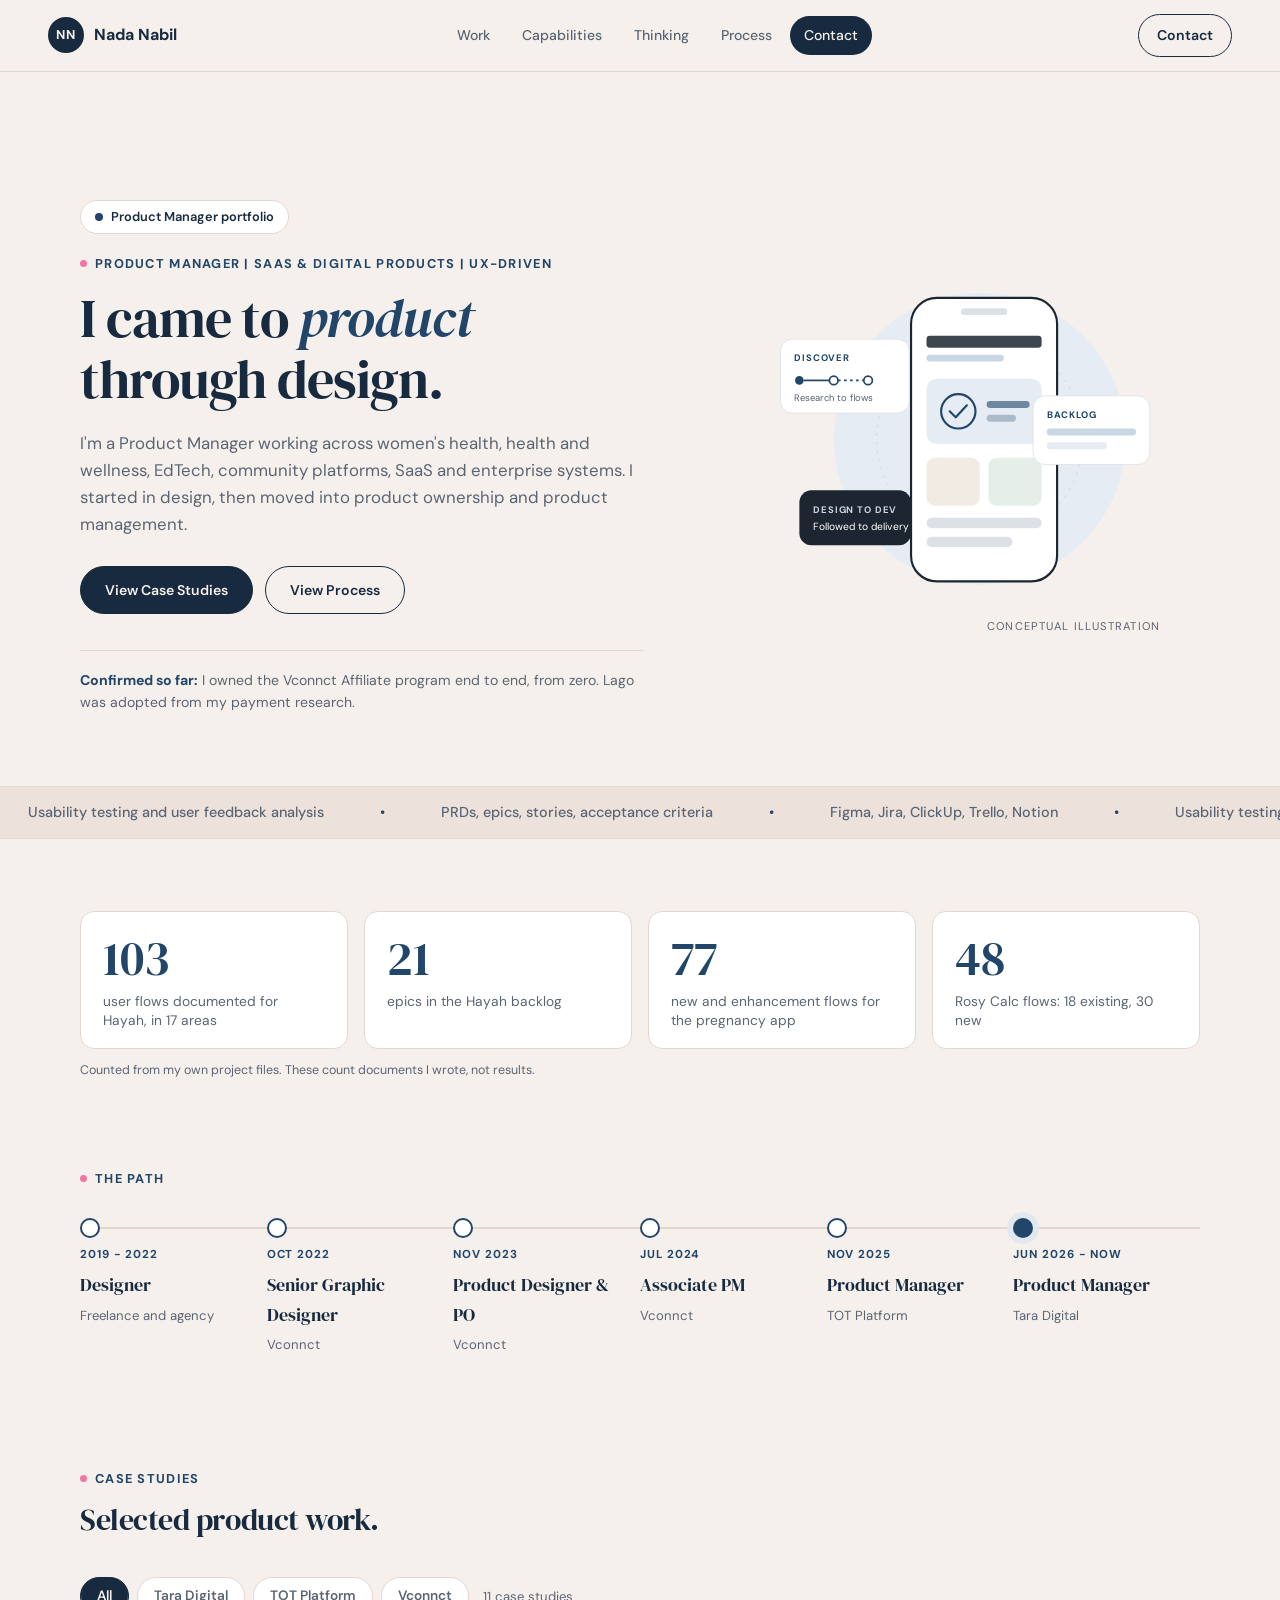
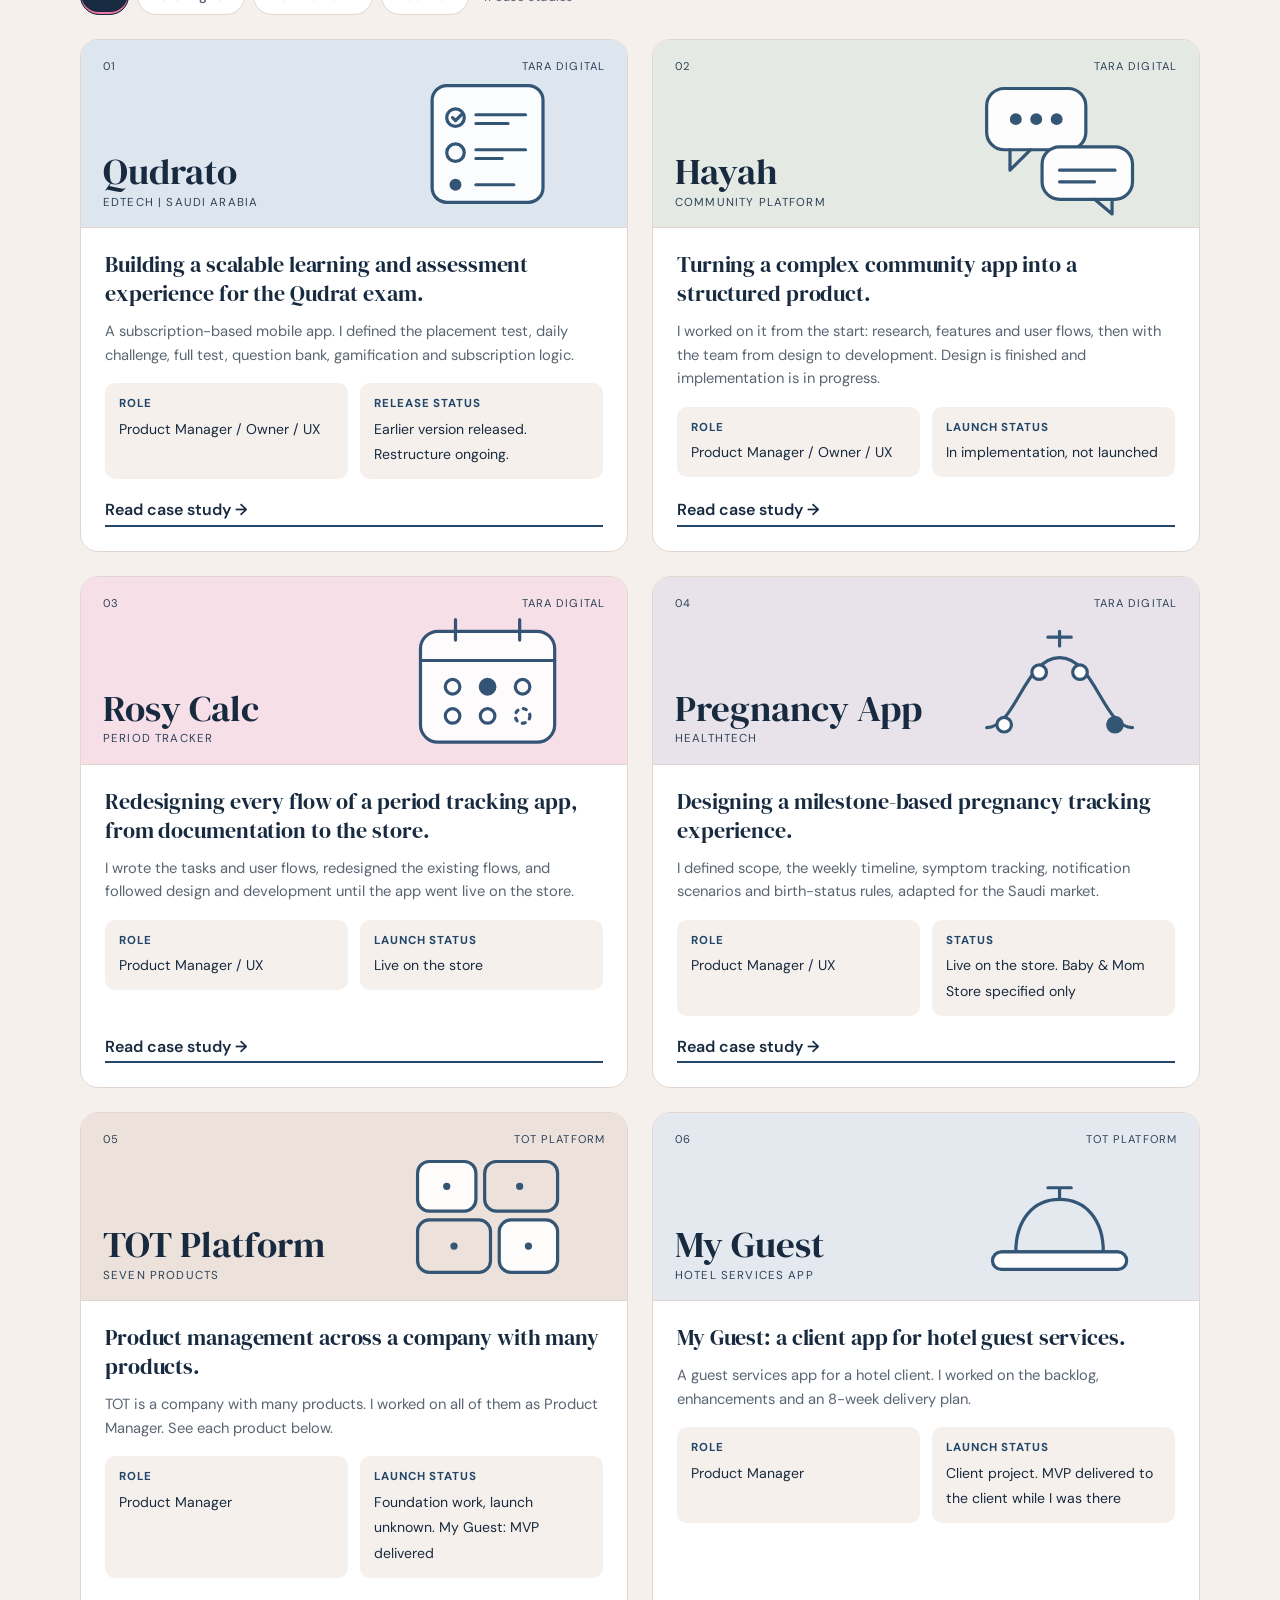
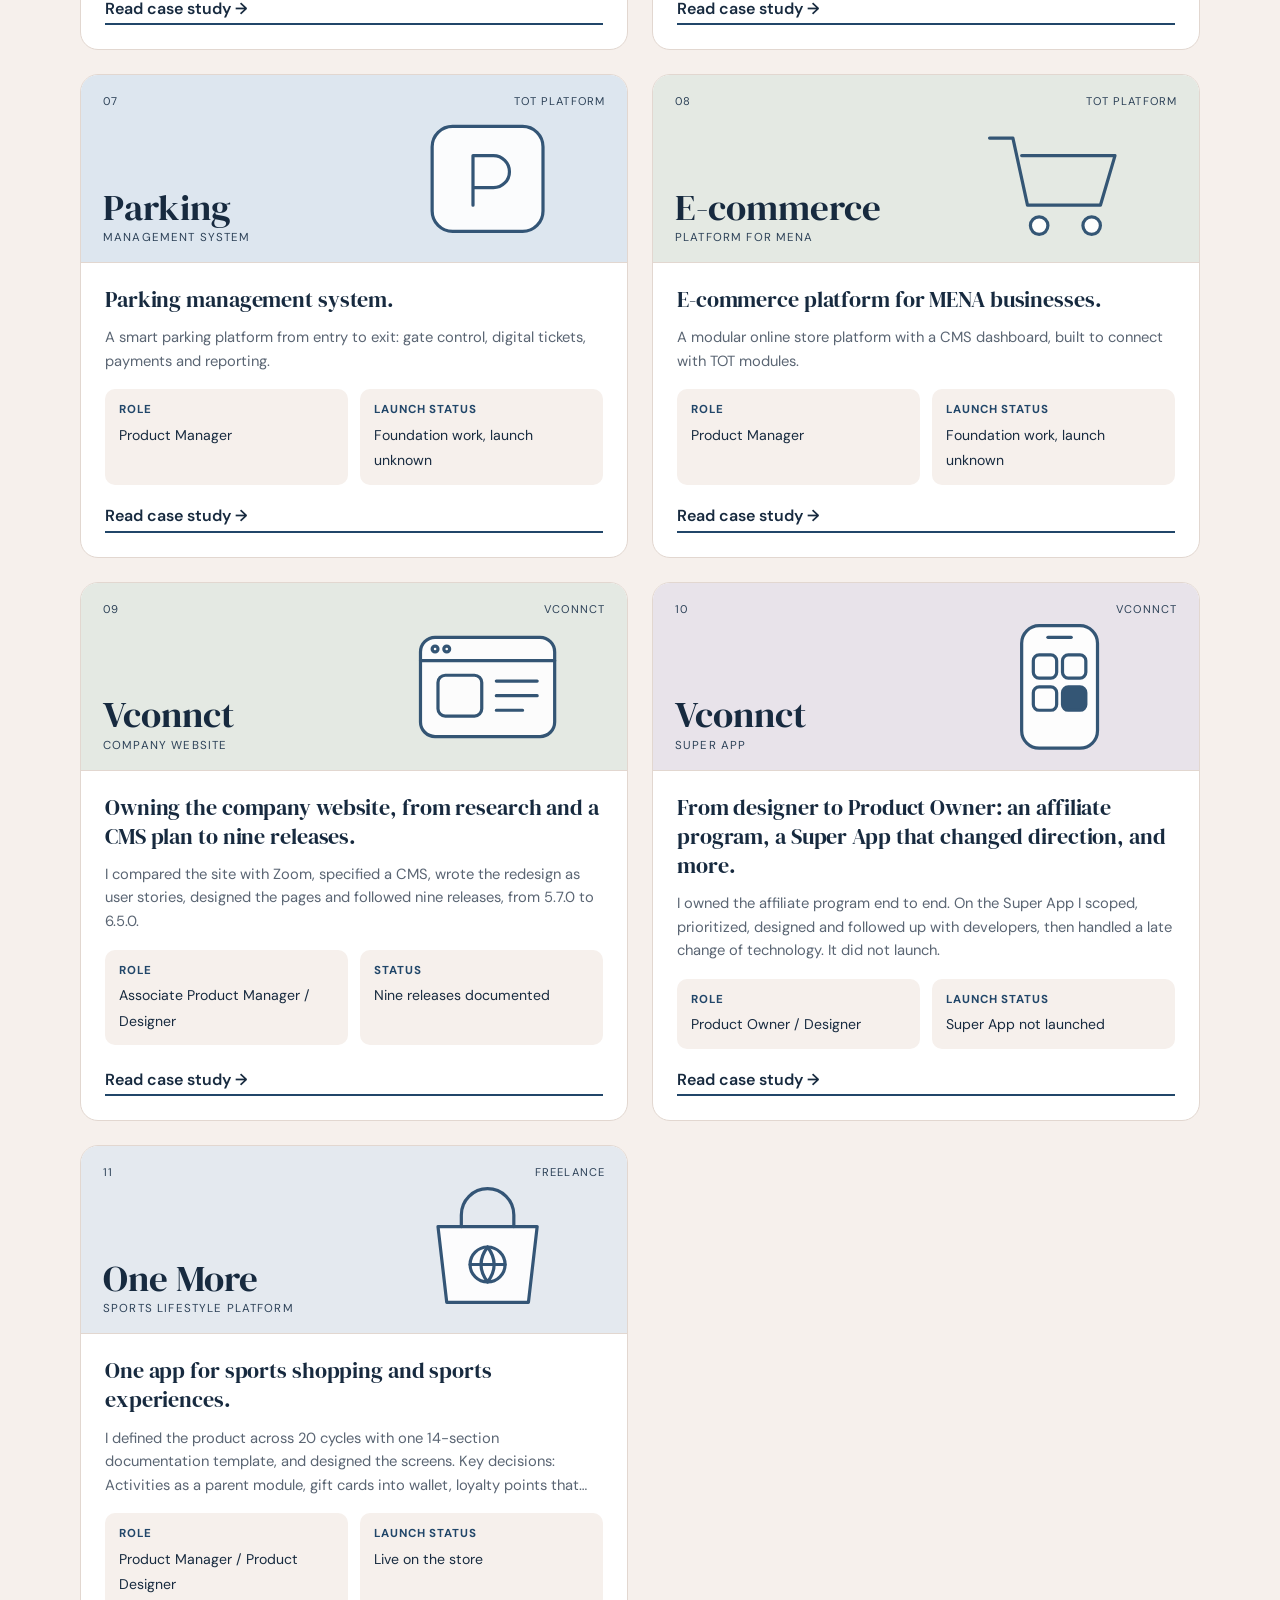
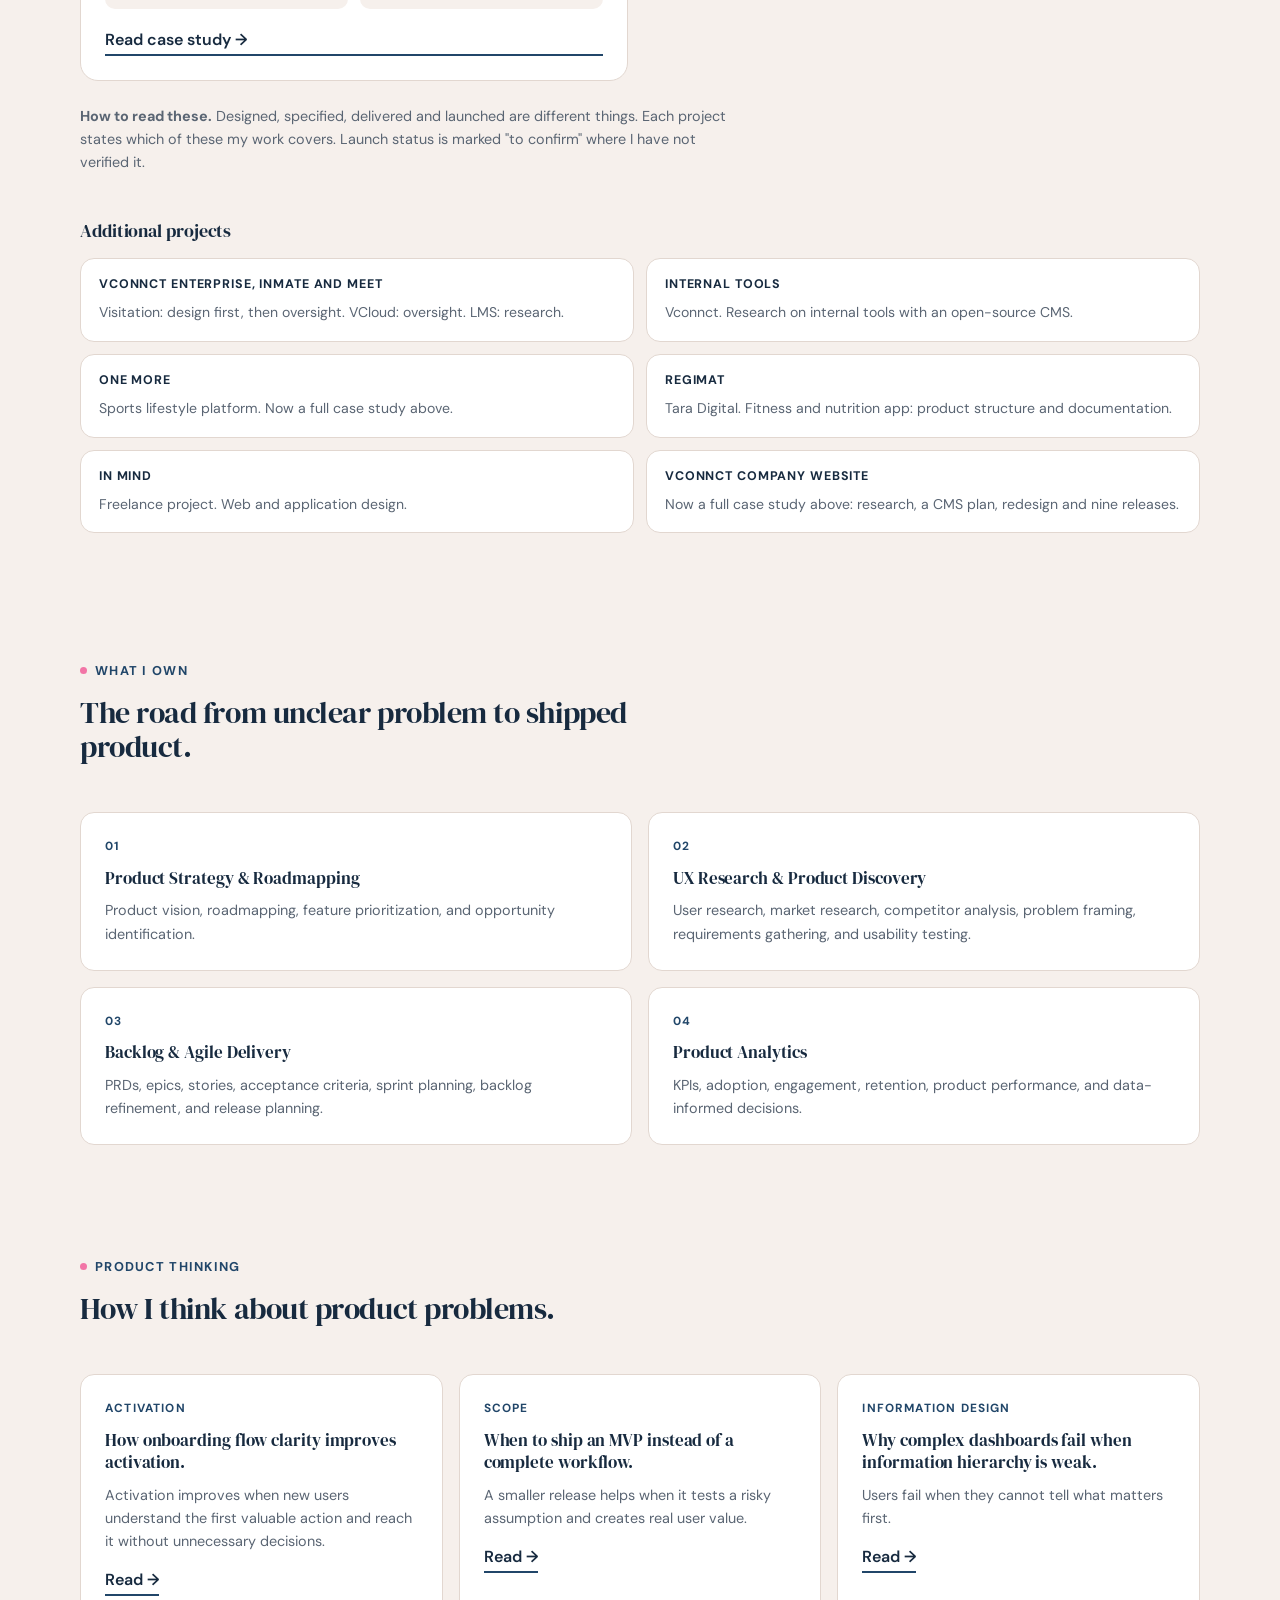
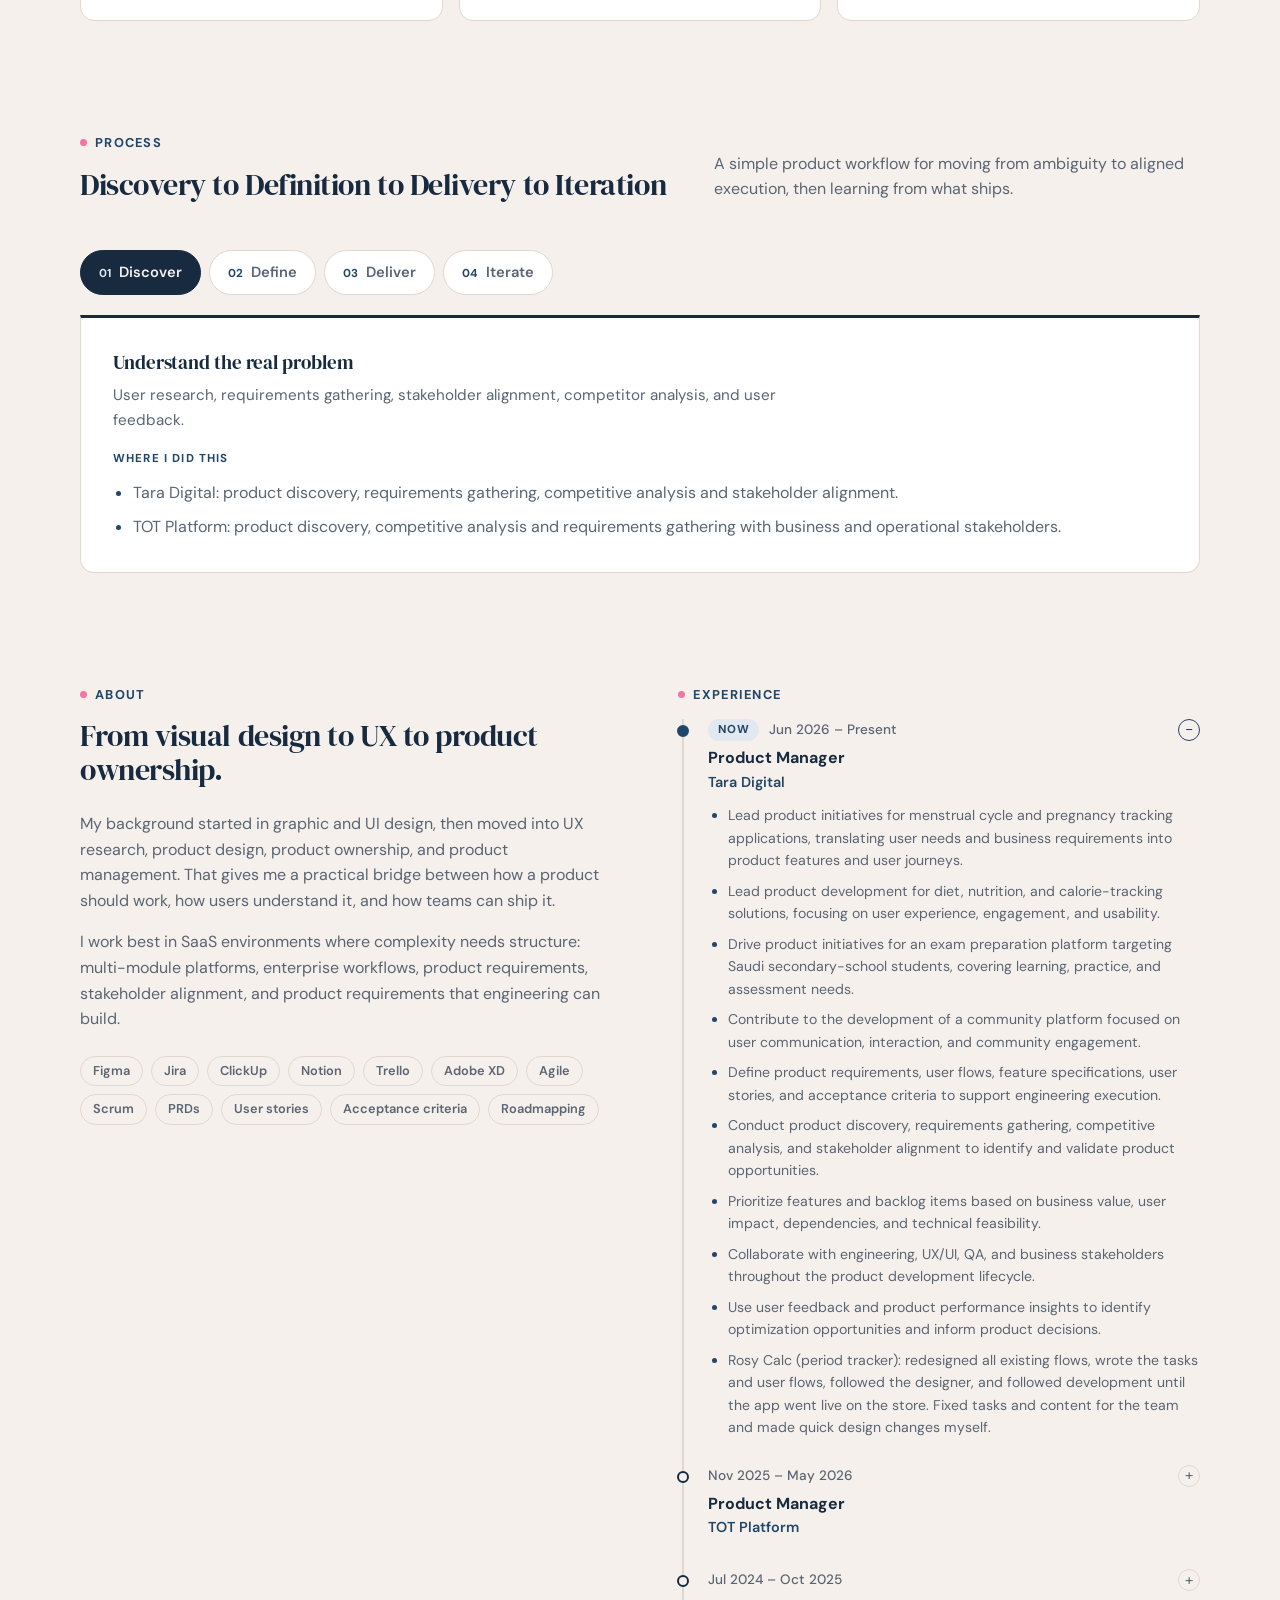
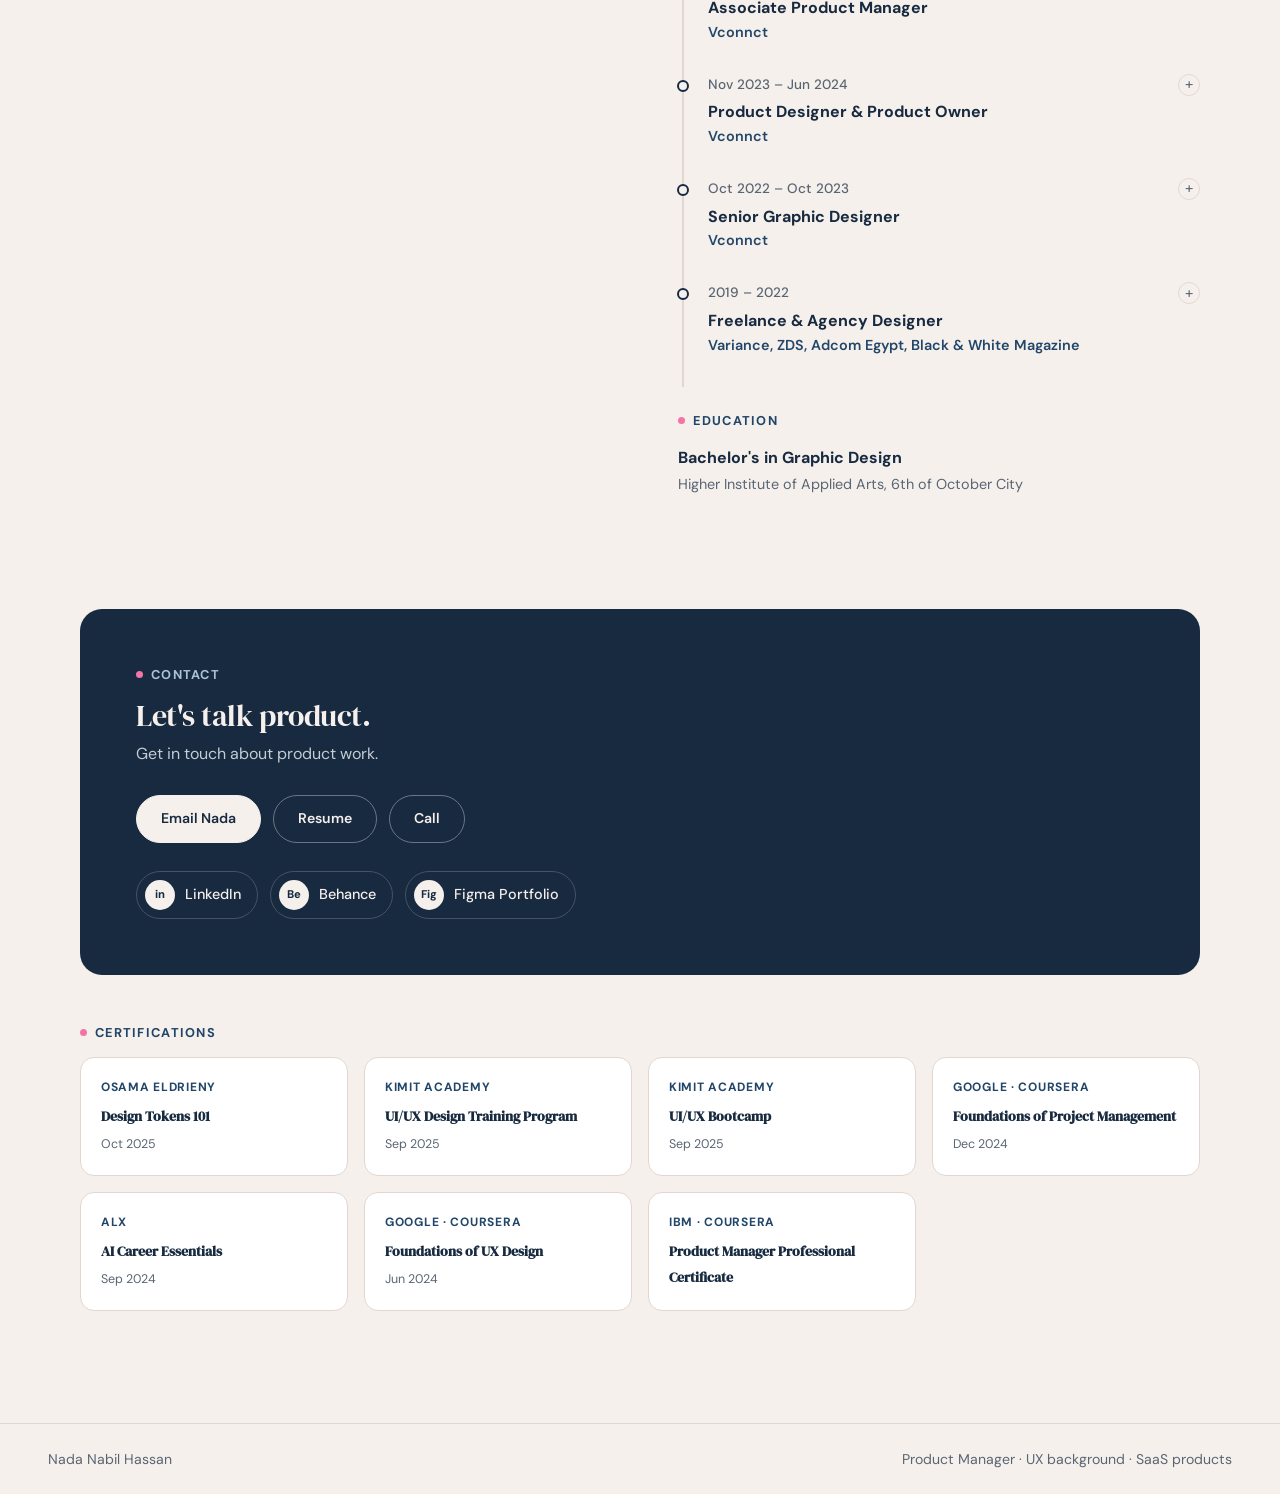
==== commit b5186a0c: "Update portfolio site to v48" ====
--- a/index.html
+++ b/index.html
@@ -68,12 +68,12 @@
 <rect x="188" y="80" width="134" height="14" rx="4" fill="#1c2530" opacity=".85"/>
 <rect x="188" y="102" width="90" height="8" rx="4" fill="#c9d6e3"/>
 <rect x="188" y="130" width="134" height="76" rx="12" fill="#e5ecf3"/>
-<circle cx="225" cy="168" r="20" fill="none" stroke="#4f6f8f" stroke-width="2.5"/><path d="M215 168l7 7 13-14" fill="none" stroke="#4f6f8f" stroke-width="2.5" stroke-linecap="round" stroke-linejoin="round"/>
-<rect x="258" y="156" width="50" height="8" rx="4" fill="#4f6f8f" opacity=".6"/><rect x="258" y="172" width="34" height="8" rx="4" fill="#4f6f8f" opacity=".3"/>
+<circle cx="225" cy="168" r="20" fill="none" stroke="#214669" stroke-width="2.5"/><path d="M215 168l7 7 13-14" fill="none" stroke="#214669" stroke-width="2.5" stroke-linecap="round" stroke-linejoin="round"/>
+<rect x="258" y="156" width="50" height="8" rx="4" fill="#214669" opacity=".6"/><rect x="258" y="172" width="34" height="8" rx="4" fill="#214669" opacity=".3"/>
 <rect x="188" y="222" width="62" height="56" rx="10" fill="#f2ebe3"/><rect x="260" y="222" width="62" height="56" rx="10" fill="#e6eee9"/>
 <rect x="188" y="292" width="134" height="12" rx="6" fill="#dde1e5"/><rect x="188" y="314" width="100" height="12" rx="6" fill="#dde1e5"/>
-<g class="float-a"><rect x="18" y="84" width="150" height="86" rx="14" fill="#fff" stroke="#dde1e5"/><text x="34" y="110" font-size="11" fill="#4f6f8f" font-family="DM Sans, sans-serif" font-weight="700" letter-spacing="1">DISCOVER</text><circle cx="40" cy="132" r="5" fill="#4f6f8f"/><path d="M45 132h30" stroke="#4f6f8f" stroke-width="2"/><circle cx="80" cy="132" r="5" fill="#fff" stroke="#4f6f8f" stroke-width="2"/><path d="M85 132h30" stroke="#4f6f8f" stroke-width="2" stroke-dasharray="3 4"/><circle cx="120" cy="132" r="5" fill="#fff" stroke="#4f6f8f" stroke-width="2"/><text x="34" y="156" font-size="11" fill="#576270" font-family="DM Sans, sans-serif">Research to flows</text></g>
-<g class="float-b"><rect x="312" y="150" width="136" height="80" rx="14" fill="#fff" stroke="#dde1e5"/><text x="328" y="176" font-size="11" fill="#4f6f8f" font-family="DM Sans, sans-serif" font-weight="700" letter-spacing="1">BACKLOG</text><rect x="328" y="188" width="104" height="8" rx="4" fill="#c9d6e3"/><rect x="328" y="204" width="70" height="8" rx="4" fill="#e5ecf3"/></g>
+<g class="float-a"><rect x="18" y="84" width="150" height="86" rx="14" fill="#fff" stroke="#dde1e5"/><text x="34" y="110" font-size="11" fill="#214669" font-family="DM Sans, sans-serif" font-weight="700" letter-spacing="1">DISCOVER</text><circle cx="40" cy="132" r="5" fill="#214669"/><path d="M45 132h30" stroke="#214669" stroke-width="2"/><circle cx="80" cy="132" r="5" fill="#fff" stroke="#214669" stroke-width="2"/><path d="M85 132h30" stroke="#214669" stroke-width="2" stroke-dasharray="3 4"/><circle cx="120" cy="132" r="5" fill="#fff" stroke="#214669" stroke-width="2"/><text x="34" y="156" font-size="11" fill="#576270" font-family="DM Sans, sans-serif">Research to flows</text></g>
+<g class="float-b"><rect x="312" y="150" width="136" height="80" rx="14" fill="#fff" stroke="#dde1e5"/><text x="328" y="176" font-size="11" fill="#214669" font-family="DM Sans, sans-serif" font-weight="700" letter-spacing="1">BACKLOG</text><rect x="328" y="188" width="104" height="8" rx="4" fill="#c9d6e3"/><rect x="328" y="204" width="70" height="8" rx="4" fill="#e5ecf3"/></g>
 <g class="float-c"><rect x="40" y="260" width="130" height="64" rx="14" fill="#1c2530"/><text x="56" y="286" font-size="11" fill="#c9d6e3" font-family="DM Sans, sans-serif" letter-spacing="1" font-weight="700">DESIGN TO DEV</text><text x="56" y="306" font-size="12" fill="#fff" font-family="DM Sans, sans-serif">Followed to delivery</text></g>
 </svg><figcaption>Conceptual illustration</figcaption></figure>
       </div>
@@ -125,7 +125,7 @@
 
       <div class="case-stack stagger-parent">
         <article class="case-card stagger-child" data-company="tara">
-          <div class="case-cover" style="--c:var(--sky)"><div class="cc-top"><span>01</span><span>Tara Digital</span></div><div class="cc-name">Qudrato<small>EdTech | Saudi Arabia</small></div><svg viewBox="0 0 120 100" fill="none" stroke="#4f6f8f" stroke-width="2.2" stroke-linecap="round" stroke-linejoin="round" aria-hidden="true"><rect x="22" y="10" width="76" height="80" rx="10" fill="#fff"/><circle cx="38" cy="32" r="6"/><path d="M36 32l2 2 4-4M52 30h34M52 36h22"/><circle cx="38" cy="56" r="6"/><path d="M52 54h34M52 60h18"/><circle cx="38" cy="78" r="3" fill="#4f6f8f"/><path d="M52 78h26"/></svg></div>
+          <div class="case-cover" style="--c:var(--sky)"><div class="cc-top"><span>01</span><span>Tara Digital</span></div><div class="cc-name">Qudrato<small>EdTech | Saudi Arabia</small></div><svg viewBox="0 0 120 100" fill="none" stroke="#214669" stroke-width="2.2" stroke-linecap="round" stroke-linejoin="round" aria-hidden="true"><rect x="22" y="10" width="76" height="80" rx="10" fill="#fff"/><circle cx="38" cy="32" r="6"/><path d="M36 32l2 2 4-4M52 30h34M52 36h22"/><circle cx="38" cy="56" r="6"/><path d="M52 54h34M52 60h18"/><circle cx="38" cy="78" r="3" fill="#214669"/><path d="M52 78h26"/></svg></div>
           <div class="case-number">01</div>
           <div class="case-content">
             <div class="case-meta"><span>Qudrato</span><span>Tara Digital</span><span>EdTech</span><span>Saudi Arabia</span></div>
@@ -137,7 +137,7 @@
         </article>
 
         <article class="case-card stagger-child" data-company="tara">
-          <div class="case-cover" style="--c:var(--sage)"><div class="cc-top"><span>02</span><span>Tara Digital</span></div><div class="cc-name">Hayah<small>Community platform</small></div><svg viewBox="0 0 120 100" fill="none" stroke="#4f6f8f" stroke-width="2.2" stroke-linecap="round" stroke-linejoin="round" aria-hidden="true"><rect x="10" y="12" width="68" height="42" rx="12" fill="#fff"/><path d="M26 54v14l14-14"/><circle cx="30" cy="33" r="3" fill="#4f6f8f"/><circle cx="44" cy="33" r="3" fill="#4f6f8f"/><circle cx="58" cy="33" r="3" fill="#4f6f8f"/><rect x="48" y="52" width="62" height="36" rx="12" fill="#fff"/><path d="M96 88v10l-12-10"/><path d="M60 68h38M60 76h24"/></svg></div>
+          <div class="case-cover" style="--c:var(--sage)"><div class="cc-top"><span>02</span><span>Tara Digital</span></div><div class="cc-name">Hayah<small>Community platform</small></div><svg viewBox="0 0 120 100" fill="none" stroke="#214669" stroke-width="2.2" stroke-linecap="round" stroke-linejoin="round" aria-hidden="true"><rect x="10" y="12" width="68" height="42" rx="12" fill="#fff"/><path d="M26 54v14l14-14"/><circle cx="30" cy="33" r="3" fill="#214669"/><circle cx="44" cy="33" r="3" fill="#214669"/><circle cx="58" cy="33" r="3" fill="#214669"/><rect x="48" y="52" width="62" height="36" rx="12" fill="#fff"/><path d="M96 88v10l-12-10"/><path d="M60 68h38M60 76h24"/></svg></div>
           <div class="case-number">02</div>
           <div class="case-content">
             <div class="case-meta"><span>Hayah</span><span>Tara Digital</span><span>Community platform</span></div>
@@ -149,7 +149,7 @@
         </article>
 
         <article class="case-card stagger-child" data-company="tara">
-          <div class="case-cover" style="--c:var(--rose)"><div class="cc-top"><span>03</span><span>Tara Digital</span></div><div class="cc-name">Rosy Calc<small>Period tracker</small></div><svg viewBox="0 0 120 100" fill="none" stroke="#4f6f8f" stroke-width="2.2" stroke-linecap="round" stroke-linejoin="round" aria-hidden="true"><rect x="14" y="16" width="92" height="76" rx="12" fill="#fff"/><path d="M14 36h92M38 8v14M82 8v14"/><circle cx="36" cy="54" r="5"/><circle cx="60" cy="54" r="5" fill="#4f6f8f"/><circle cx="84" cy="54" r="5"/><circle cx="36" cy="74" r="5"/><circle cx="60" cy="74" r="5"/><circle cx="84" cy="74" r="5" stroke-dasharray="2 4"/></svg></div>
+          <div class="case-cover" style="--c:var(--rose)"><div class="cc-top"><span>03</span><span>Tara Digital</span></div><div class="cc-name">Rosy Calc<small>Period tracker</small></div><svg viewBox="0 0 120 100" fill="none" stroke="#214669" stroke-width="2.2" stroke-linecap="round" stroke-linejoin="round" aria-hidden="true"><rect x="14" y="16" width="92" height="76" rx="12" fill="#fff"/><path d="M14 36h92M38 8v14M82 8v14"/><circle cx="36" cy="54" r="5"/><circle cx="60" cy="54" r="5" fill="#214669"/><circle cx="84" cy="54" r="5"/><circle cx="36" cy="74" r="5"/><circle cx="60" cy="74" r="5"/><circle cx="84" cy="74" r="5" stroke-dasharray="2 4"/></svg></div>
           <div class="case-number">03</div>
           <div class="case-content">
             <div class="case-meta"><span>Rosy Calc</span><span>Tara Digital</span><span>Period tracker</span></div>
@@ -161,7 +161,7 @@
         </article>
 
         <article class="case-card stagger-child" data-company="tara">
-          <div class="case-cover" style="--c:var(--lav)"><div class="cc-top"><span>04</span><span>Tara Digital</span></div><div class="cc-name">Pregnancy App<small>HealthTech</small></div><svg viewBox="0 0 120 100" fill="none" stroke="#4f6f8f" stroke-width="2.2" stroke-linecap="round" stroke-linejoin="round" aria-hidden="true"><path d="M10 82C30 82 36 34 60 34s30 48 50 48" /><circle cx="22" cy="80" r="5" fill="#fff"/><circle cx="46" cy="44" r="5" fill="#fff"/><circle cx="74" cy="44" r="5" fill="#fff"/><circle cx="98" cy="80" r="5" fill="#4f6f8f"/><path d="M60 16v10M52 20h16"/></svg></div>
+          <div class="case-cover" style="--c:var(--lav)"><div class="cc-top"><span>04</span><span>Tara Digital</span></div><div class="cc-name">Pregnancy App<small>HealthTech</small></div><svg viewBox="0 0 120 100" fill="none" stroke="#214669" stroke-width="2.2" stroke-linecap="round" stroke-linejoin="round" aria-hidden="true"><path d="M10 82C30 82 36 34 60 34s30 48 50 48" /><circle cx="22" cy="80" r="5" fill="#fff"/><circle cx="46" cy="44" r="5" fill="#fff"/><circle cx="74" cy="44" r="5" fill="#fff"/><circle cx="98" cy="80" r="5" fill="#214669"/><path d="M60 16v10M52 20h16"/></svg></div>
           <div class="case-number">04</div>
           <div class="case-content">
             <div class="case-meta"><span>Pregnancy App</span><span>Tara Digital</span><span>HealthTech</span></div>
@@ -173,7 +173,7 @@
         </article>
 
         <article class="case-card stagger-child" data-company="tot">
-          <div class="case-cover" style="--c:var(--sand)"><div class="cc-top"><span>05</span><span>TOT Platform</span></div><div class="cc-name">TOT Platform<small>Seven products</small></div><svg viewBox="0 0 120 100" fill="none" stroke="#4f6f8f" stroke-width="2.2" stroke-linecap="round" stroke-linejoin="round" aria-hidden="true"><rect x="12" y="12" width="40" height="34" rx="8" fill="#fff"/><rect x="58" y="12" width="50" height="34" rx="8"/><rect x="12" y="52" width="50" height="36" rx="8"/><rect x="68" y="52" width="40" height="36" rx="8" fill="#fff"/><path d="M32 29h0M82 29h0M37 70h0M88 70h0" stroke-width="5"/></svg></div>
+          <div class="case-cover" style="--c:var(--sand)"><div class="cc-top"><span>05</span><span>TOT Platform</span></div><div class="cc-name">TOT Platform<small>Seven products</small></div><svg viewBox="0 0 120 100" fill="none" stroke="#214669" stroke-width="2.2" stroke-linecap="round" stroke-linejoin="round" aria-hidden="true"><rect x="12" y="12" width="40" height="34" rx="8" fill="#fff"/><rect x="58" y="12" width="50" height="34" rx="8"/><rect x="12" y="52" width="50" height="36" rx="8"/><rect x="68" y="52" width="40" height="36" rx="8" fill="#fff"/><path d="M32 29h0M82 29h0M37 70h0M88 70h0" stroke-width="5"/></svg></div>
           <div class="case-number">05</div>
           <div class="case-content">
             <div class="case-meta"><span>TOT Platform</span><span>Enterprise SaaS</span><span>Product lifecycle</span></div>
@@ -185,7 +185,7 @@
         </article>
 
         <article class="case-card stagger-child" data-company="tot">
-          <div class="case-cover" style="--c:var(--mist)"><div class="cc-top"><span>06</span><span>TOT Platform</span></div><div class="cc-name">My Guest<small>Hotel services app</small></div><svg viewBox="0 0 120 100" fill="none" stroke="#4f6f8f" stroke-width="2.2" stroke-linecap="round" stroke-linejoin="round" aria-hidden="true"><path d="M20 74h80M30 74c0-22 12-36 30-36s30 14 30 36"/><path d="M60 38v-8M52 30h16"/><rect x="14" y="74" width="92" height="12" rx="6" fill="#fff"/></svg></div>
+          <div class="case-cover" style="--c:var(--mist)"><div class="cc-top"><span>06</span><span>TOT Platform</span></div><div class="cc-name">My Guest<small>Hotel services app</small></div><svg viewBox="0 0 120 100" fill="none" stroke="#214669" stroke-width="2.2" stroke-linecap="round" stroke-linejoin="round" aria-hidden="true"><path d="M20 74h80M30 74c0-22 12-36 30-36s30 14 30 36"/><path d="M60 38v-8M52 30h16"/><rect x="14" y="74" width="92" height="12" rx="6" fill="#fff"/></svg></div>
           <div class="case-number">06</div>
           <div class="case-content">
             <div class="case-meta"><span>TOT Platform</span><span>Hotel services app</span></div>
@@ -197,7 +197,7 @@
         </article>
 
         <article class="case-card stagger-child" data-company="tot">
-          <div class="case-cover" style="--c:var(--sky)"><div class="cc-top"><span>07</span><span>TOT Platform</span></div><div class="cc-name">Parking<small>Management system</small></div><svg viewBox="0 0 120 100" fill="none" stroke="#4f6f8f" stroke-width="2.2" stroke-linecap="round" stroke-linejoin="round" aria-hidden="true"><rect x="22" y="14" width="76" height="72" rx="14" fill="#fff"/><path d="M50 68V34h14a11 11 0 010 22H50"/></svg></div>
+          <div class="case-cover" style="--c:var(--sky)"><div class="cc-top"><span>07</span><span>TOT Platform</span></div><div class="cc-name">Parking<small>Management system</small></div><svg viewBox="0 0 120 100" fill="none" stroke="#214669" stroke-width="2.2" stroke-linecap="round" stroke-linejoin="round" aria-hidden="true"><rect x="22" y="14" width="76" height="72" rx="14" fill="#fff"/><path d="M50 68V34h14a11 11 0 010 22H50"/></svg></div>
           <div class="case-number">07</div>
           <div class="case-content">
             <div class="case-meta"><span>TOT Platform</span><span>Parking</span></div>
@@ -209,7 +209,7 @@
         </article>
 
         <article class="case-card stagger-child" data-company="tot">
-          <div class="case-cover" style="--c:var(--sage)"><div class="cc-top"><span>08</span><span>TOT Platform</span></div><div class="cc-name">E-commerce<small>Platform for MENA</small></div><svg viewBox="0 0 120 100" fill="none" stroke="#4f6f8f" stroke-width="2.2" stroke-linecap="round" stroke-linejoin="round" aria-hidden="true"><path d="M12 22h16l10 46h50l10-34H34"/><circle cx="46" cy="82" r="6" fill="#fff"/><circle cx="82" cy="82" r="6" fill="#fff"/></svg></div>
+          <div class="case-cover" style="--c:var(--sage)"><div class="cc-top"><span>08</span><span>TOT Platform</span></div><div class="cc-name">E-commerce<small>Platform for MENA</small></div><svg viewBox="0 0 120 100" fill="none" stroke="#214669" stroke-width="2.2" stroke-linecap="round" stroke-linejoin="round" aria-hidden="true"><path d="M12 22h16l10 46h50l10-34H34"/><circle cx="46" cy="82" r="6" fill="#fff"/><circle cx="82" cy="82" r="6" fill="#fff"/></svg></div>
           <div class="case-number">08</div>
           <div class="case-content">
             <div class="case-meta"><span>TOT Platform</span><span>E-commerce</span></div>
@@ -221,8 +221,19 @@
         </article>
 
         <article class="case-card stagger-child" data-company="vconnct">
-          <div class="case-cover" style="--c:var(--lav)"><div class="cc-top"><span>09</span><span>Vconnct</span></div><div class="cc-name">Vconnct<small>Super App</small></div><svg viewBox="0 0 120 100" fill="none" stroke="#4f6f8f" stroke-width="2.2" stroke-linecap="round" stroke-linejoin="round" aria-hidden="true"><rect x="34" y="8" width="52" height="84" rx="12" fill="#fff"/><path d="M52 16h16"/><rect x="42" y="28" width="16" height="16" rx="4"/><rect x="62" y="28" width="16" height="16" rx="4"/><rect x="42" y="50" width="16" height="16" rx="4"/><rect x="62" y="50" width="16" height="16" rx="4" fill="#4f6f8f"/></svg></div>
+          <div class="case-cover" style="--c:var(--sage)"><div class="cc-top"><span>09</span><span>Vconnct</span></div><div class="cc-name">Vconnct<small>Company website</small></div><svg viewBox="0 0 120 100" fill="none" stroke="#214669" stroke-width="2.2" stroke-linecap="round" stroke-linejoin="round" aria-hidden="true"><rect x="14" y="16" width="92" height="68" rx="10" fill="#fff"/><path d="M14 32h92"/><circle cx="24" cy="24" r="2"/><circle cx="32" cy="24" r="2"/><rect x="26" y="42" width="30" height="28" rx="5"/><path d="M66 46h28M66 56h28M66 66h18"/></svg></div>
           <div class="case-number">09</div>
+          <div class="case-content">
+            <div class="case-meta"><span>Vconnct</span><span>Company website</span><span>SaaS</span></div>
+            <h3>Owning the company website, from research and a CMS plan to nine releases.</h3>
+            <p>I compared the site with Zoom, specified a CMS, wrote the redesign as user stories, designed the pages and followed nine releases, from 5.7.0 to 6.5.0.</p>
+            <div class="case-details"><div><strong>Role</strong><span>Associate Product Manager / Designer</span></div><div><strong>Evidence</strong><span>Release notes, PRD, redesign epic, weekly reports</span></div><div><strong>Status</strong><span>Nine releases documented</span></div></div>
+            <a class="text-link" href="case-study-vconnct-website.html">Read case study</a>
+          </div>
+        </article>
+        <article class="case-card stagger-child" data-company="vconnct">
+          <div class="case-cover" style="--c:var(--lav)"><div class="cc-top"><span>10</span><span>Vconnct</span></div><div class="cc-name">Vconnct<small>Super App</small></div><svg viewBox="0 0 120 100" fill="none" stroke="#214669" stroke-width="2.2" stroke-linecap="round" stroke-linejoin="round" aria-hidden="true"><rect x="34" y="8" width="52" height="84" rx="12" fill="#fff"/><path d="M52 16h16"/><rect x="42" y="28" width="16" height="16" rx="4"/><rect x="62" y="28" width="16" height="16" rx="4"/><rect x="42" y="50" width="16" height="16" rx="4"/><rect x="62" y="50" width="16" height="16" rx="4" fill="#214669"/></svg></div>
+          <div class="case-number">10</div>
           <div class="case-content">
             <div class="case-meta"><span>Vconnct</span><span>B2C super app</span><span>UX/UI</span></div>
             <h3>From designer to Product Owner: an affiliate program, a Super App that changed direction, and more.</h3>
@@ -233,8 +244,8 @@
         </article>
 
         <article class="case-card stagger-child" data-company="freelance">
-          <div class="case-cover" style="--c:var(--mist)"><div class="cc-top"><span>10</span><span>Freelance</span></div><div class="cc-name">One More<small>Sports lifestyle platform</small></div><svg viewBox="0 0 120 100" fill="none" stroke="#4f6f8f" stroke-width="2.2" stroke-linecap="round" stroke-linejoin="round" aria-hidden="true"><path d="M26 34h68l-6 52H32z" fill="#fff"/><path d="M42 34v-8a18 18 0 0136 0v8"/><circle cx="60" cy="60" r="12"/><path d="M48 60h24M60 48c-6 8-6 16 0 24M60 48c6 8 6 16 0 24"/></svg></div>
-          <div class="case-number">10</div>
+          <div class="case-cover" style="--c:var(--mist)"><div class="cc-top"><span>11</span><span>Freelance</span></div><div class="cc-name">One More<small>Sports lifestyle platform</small></div><svg viewBox="0 0 120 100" fill="none" stroke="#214669" stroke-width="2.2" stroke-linecap="round" stroke-linejoin="round" aria-hidden="true"><path d="M26 34h68l-6 52H32z" fill="#fff"/><path d="M42 34v-8a18 18 0 0136 0v8"/><circle cx="60" cy="60" r="12"/><path d="M48 60h24M60 48c-6 8-6 16 0 24M60 48c6 8 6 16 0 24"/></svg></div>
+          <div class="case-number">11</div>
           <div class="case-content">
             <div class="case-meta"><span>One More</span><span>Freelance</span></div>
             <h3>One app for sports shopping and sports experiences.</h3>
@@ -254,7 +265,7 @@
         <div><strong>One More</strong><span>Sports lifestyle platform. Now a full case study above.</span></div>
         <div><strong>Regimat</strong><span>Tara Digital. Fitness and nutrition app: product structure and documentation.</span></div>
         <div><strong>In Mind</strong><span>Freelance project. Web and application design.</span></div>
-        <div><strong>Vconnct company website</strong><span>I owned the main Vconnct website, where everything about the company is shown: products, pricing, information on specific parts, the help center and legal information.</span></div>
+        <div><strong>Vconnct company website</strong><span>Now a full case study above: research, a CMS plan, redesign and nine releases.</span></div>
       </div>
     </section>
 
@@ -486,20 +497,38 @@
         <p class="eyebrow">Certifications</p>
         <div class="cert-grid stagger-parent">
           <div class="cert-card stagger-child">
+            <span class="cert-issuer">Osama Eldrieny</span>
+            <strong>Design Tokens 101</strong>
+            <span class="cert-date">Oct 2025</span>
+          </div>
+          <div class="cert-card stagger-child">
+            <span class="cert-issuer">KIMIT Academy</span>
+            <strong>UI/UX Design Training Program</strong>
+            <span class="cert-date">Sep 2025</span>
+          </div>
+          <div class="cert-card stagger-child">
+            <span class="cert-issuer">KIMIT Academy</span>
+            <strong>UI/UX Bootcamp</strong>
+            <span class="cert-date">Sep 2025</span>
+          </div>
+          <div class="cert-card stagger-child">
             <span class="cert-issuer">Google · Coursera</span>
-            <strong>Foundations of Product Management</strong>
+            <strong>Foundations of Project Management</strong>
+            <span class="cert-date">Dec 2024</span>
+          </div>
+          <div class="cert-card stagger-child">
+            <span class="cert-issuer">ALX</span>
+            <strong>AI Career Essentials</strong>
+            <span class="cert-date">Sep 2024</span>
           </div>
           <div class="cert-card stagger-child">
             <span class="cert-issuer">Google · Coursera</span>
             <strong>Foundations of UX Design</strong>
+            <span class="cert-date">Jun 2024</span>
           </div>
           <div class="cert-card stagger-child">
             <span class="cert-issuer">IBM · Coursera</span>
             <strong>Product Manager Professional Certificate</strong>
-          </div>
-          <div class="cert-card stagger-child">
-            <span class="cert-issuer">ALX</span>
-            <strong>AI Career Essentials</strong>
           </div>
         </div>
       </div>
--- a/styles.css
+++ b/styles.css
@@ -11,14 +11,14 @@
 /* 1. DESIGN TOKENS ---------------------------------------- */
 :root {
   /* Colors */
-  --bg: #faf9f6;          /* page background (off-white) */
-  --bg-alt: #f0f2f3;      /* alternate band background */
+  --bg: #f6f0ec;          /* page background (off-white) */
+  --bg-alt: #ece1db;      /* alternate band background */
   --surface: #ffffff;     /* cards */
-  --ink: #1c2530;         /* main text and headings */
-  --muted: #576270;       /* secondary text */
-  --line: #dde1e5;        /* borders */
-  --accent: #4f6f8f;      /* single accent color (dusty blue) */
-  --accent-soft: #e5ecf3; /* light tint of the accent */
+  --ink: #172a3f;         /* main text and headings */
+  --muted: #5a6573;       /* secondary text */
+  --line: #e2d7d0;        /* borders */
+  --accent: #214669;      /* single accent color (dusty blue) */
+  --accent-soft: #e2e8ef; /* light tint of the accent */
 
   /* Fonts */
   --font-display: "DM Serif Display", "Iowan Old Style", Georgia, serif;
@@ -87,7 +87,7 @@
   justify-content: space-between;
   gap: 20px;
   padding: 14px var(--gutter);
-  background: rgba(250, 249, 246, 0.9);
+  background: rgba(246, 240, 236, 0.92);
   backdrop-filter: blur(10px);
   border-bottom: 1px solid var(--line);
 }
@@ -497,7 +497,7 @@
 .detail-content .sec-tools + section { margin-top: 0; }
 
 /* 10. VISUALS (v39) --------------------------------------- */
-:root { --sage: #e6eee9; --sand: #f2ebe3; --lav: #eae7f1; --sky: #e3edf4; --rose: #f2e6e8; --mist: #e7eef0; --ok: #5d8a73; }
+:root { --sage: #e4e9e3; --sand: #ece1db; --lav: #e8e3ea; --sky: #dde6ef; --rose: #f7dfe8; --mist: #e4e9ef; --pink: #f275a6; --pink-soft: #fbe0ea; --ok: #5d8a73; }
 
 /* Hero illustration */
 .hero-grid { grid-template-columns: 1.1fr 0.9fr; }
@@ -532,9 +532,9 @@
 .case-card .case-details div:nth-child(2) { display: none; }
 .case-card .text-link { margin-top: auto; padding-top: 18px; }
 .case-cover { position: relative; height: 188px; padding: 18px 22px; background: var(--c, var(--sky)); overflow: hidden; display: flex; flex-direction: column; justify-content: space-between; border-bottom: 1px solid var(--line); }
-.case-cover .cc-top { display: flex; justify-content: space-between; font-size: 0.7rem; letter-spacing: 0.1em; text-transform: uppercase; color: #3d4a5a; }
+.case-cover .cc-top { display: flex; justify-content: space-between; font-size: 0.7rem; letter-spacing: 0.1em; text-transform: uppercase; color: #2d4258; }
 .case-cover .cc-name { position: relative; z-index: 1; font-family: var(--font-display); font-size: clamp(1.7rem, 3vw, 2.3rem); line-height: 1.05; color: var(--ink); }
-.case-cover .cc-name small { display: block; margin-top: 6px; font-family: var(--font-body); font-size: 0.72rem; letter-spacing: 0.1em; text-transform: uppercase; color: #3d4a5a; }
+.case-cover .cc-name small { display: block; margin-top: 6px; font-family: var(--font-body); font-size: 0.72rem; letter-spacing: 0.1em; text-transform: uppercase; color: #2d4258; }
 .case-cover svg { position: absolute; right: 14px; bottom: 10px; width: 46%; height: 78%; opacity: 0.9; transition: transform .35s ease; }
 .case-card:hover .case-cover svg { transform: translateY(-4px) scale(1.03); }
 @media (max-width: 800px) { .case-stack { grid-template-columns: 1fr; } }
@@ -558,7 +558,7 @@
 .cv-stat { padding: 16px 16px 14px; border-radius: 12px; background: rgba(255,255,255,0.72); }
 .cv-stat strong { display: block; font-family: var(--font-display); font-weight: 400; font-size: 2.1rem; line-height: 1; color: var(--accent); }
 .cv-stat span { display: block; margin-top: 6px; font-size: 0.8rem; color: var(--muted); line-height: 1.3; }
-.cv-label { margin-bottom: 10px; font-size: 0.7rem; font-weight: 700; letter-spacing: 0.1em; text-transform: uppercase; color: #3d4a5a; }
+.cv-label { margin-bottom: 10px; font-size: 0.7rem; font-weight: 700; letter-spacing: 0.1em; text-transform: uppercase; color: #2d4258; }
 .cv-chips { display: flex; flex-wrap: wrap; gap: 8px; }
 .cv-chips span { padding: 6px 12px; border-radius: 999px; background: rgba(255,255,255,0.8); font-size: 0.8rem; color: var(--ink); }
 .cv-steps { display: grid; grid-auto-flow: column; grid-auto-columns: 1fr; gap: 8px; }
@@ -576,7 +576,7 @@
 .cv-tile { padding: 12px 14px; border-radius: 10px; background: rgba(255,255,255,0.8); font-size: 0.84rem; line-height: 1.3; }
 .cv-tile small { display: block; margin-top: 3px; color: var(--muted); font-size: 0.74rem; }
 .cv-tile.own { border-left: 3px solid var(--accent); }
-.cv-note { font-size: 0.74rem; color: #3d4a5a; }
+.cv-note { font-size: 0.74rem; color: #2d4258; }
 @media (max-width: 800px) { .cv-split { grid-template-columns: 1fr; } .cv-steps { grid-auto-flow: row; } }
 @media (prefers-reduced-motion: no-preference) { .cv-stat, .cv-tile { transition: transform .25s ease; } .cv-stat:hover, .cv-tile:hover { transform: translateY(-3px); } }
 
@@ -591,3 +591,15 @@
 .phones-hero .phone:nth-child(2) { margin-top: 28px; }
 @media (max-width: 560px) { .phone { width: 150px; } .phone-frame { height: 320px; border-width: 5px; border-radius: 26px; } .phones-hero .phone:nth-child(2) { margin-top: 0; } }
 .flow-img { margin: 8px 0 24px; } .flow-img img { width: 100%; height: auto; border-radius: 20px; display: block; border: 1px solid var(--line); }
+.cert-date { display: block; margin-top: 6px; color: var(--muted); font-size: 0.78rem; }
+
+/* 12. PALETTE VARIANT (v47b): Harbor Navy main, Soft Linen warm background, Candy Pink small accent */
+.button.primary:hover, .contact-top .button.primary:hover { background: var(--pink); border-color: var(--pink); color: #fff; }
+.nav-cta:hover { background: var(--pink); border-color: var(--pink); color: #fff; }
+.text-link:hover, .detail-toc a:hover, .exp-item summary:hover strong, .sec-toggle:hover { color: var(--pink); }
+.detail-toc a:hover { border-left-color: var(--pink); }
+.eyebrow::before { content: ""; display: inline-block; width: 7px; height: 7px; margin-right: 8px; border-radius: 50%; background: var(--pink); vertical-align: 1px; }
+.chip[aria-pressed="true"] { box-shadow: inset 0 -2px 0 var(--pink); }
+.cv-step.done { border-color: var(--accent); }
+.cv-tile.own { border-left-color: var(--pink); }
+::selection { background: var(--pink-soft); color: var(--ink); }
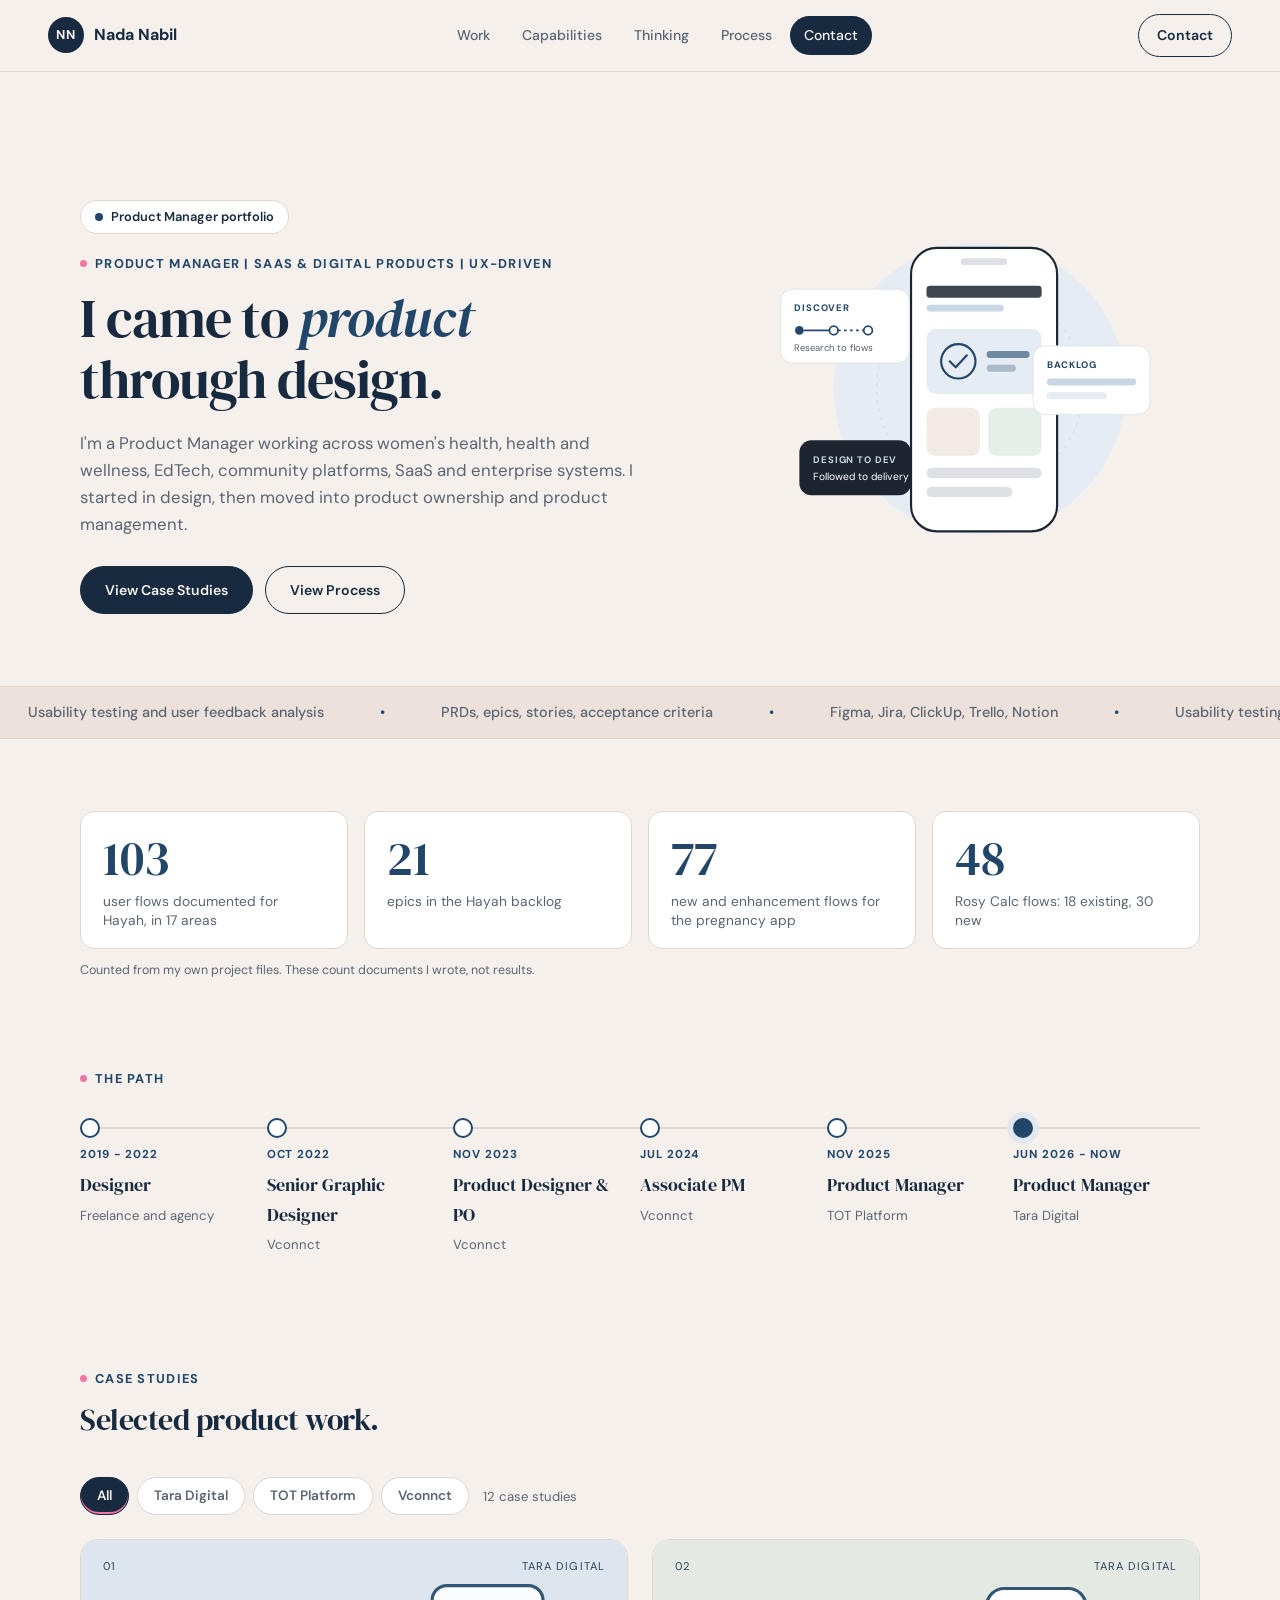
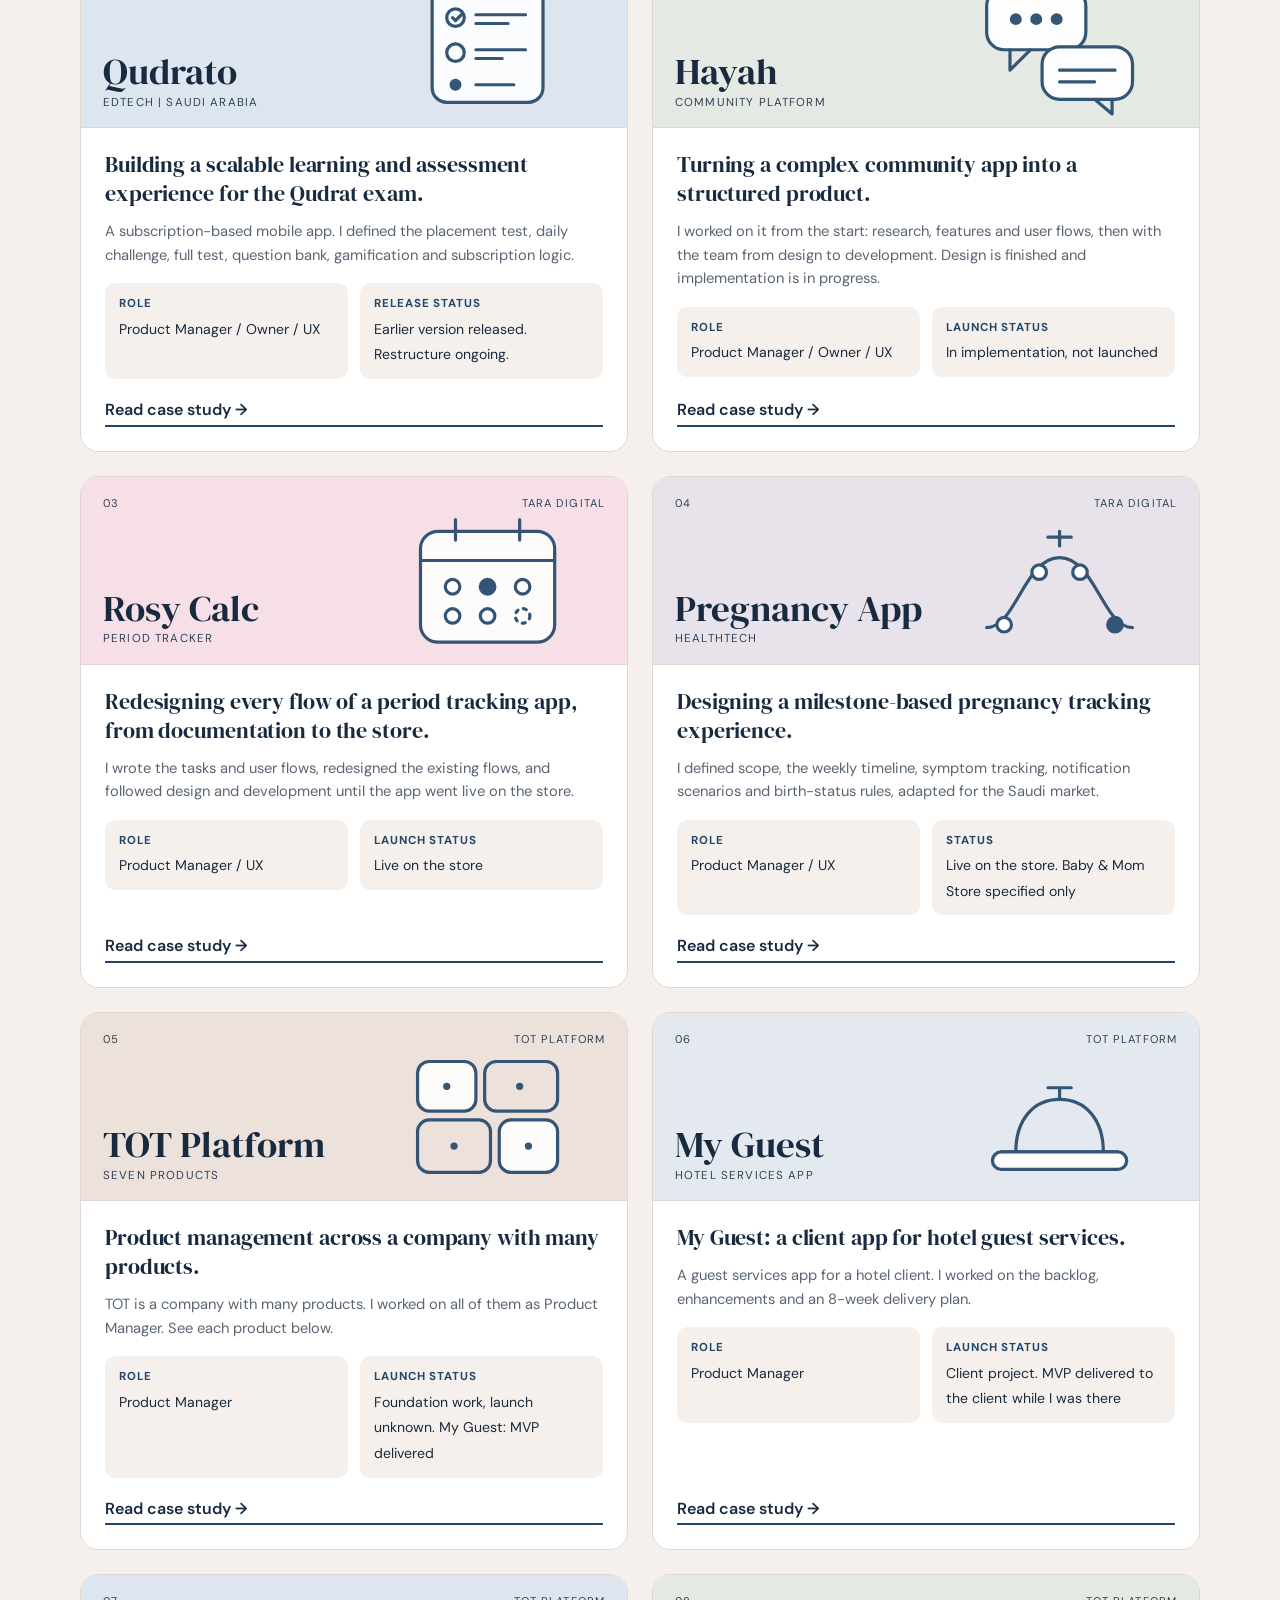
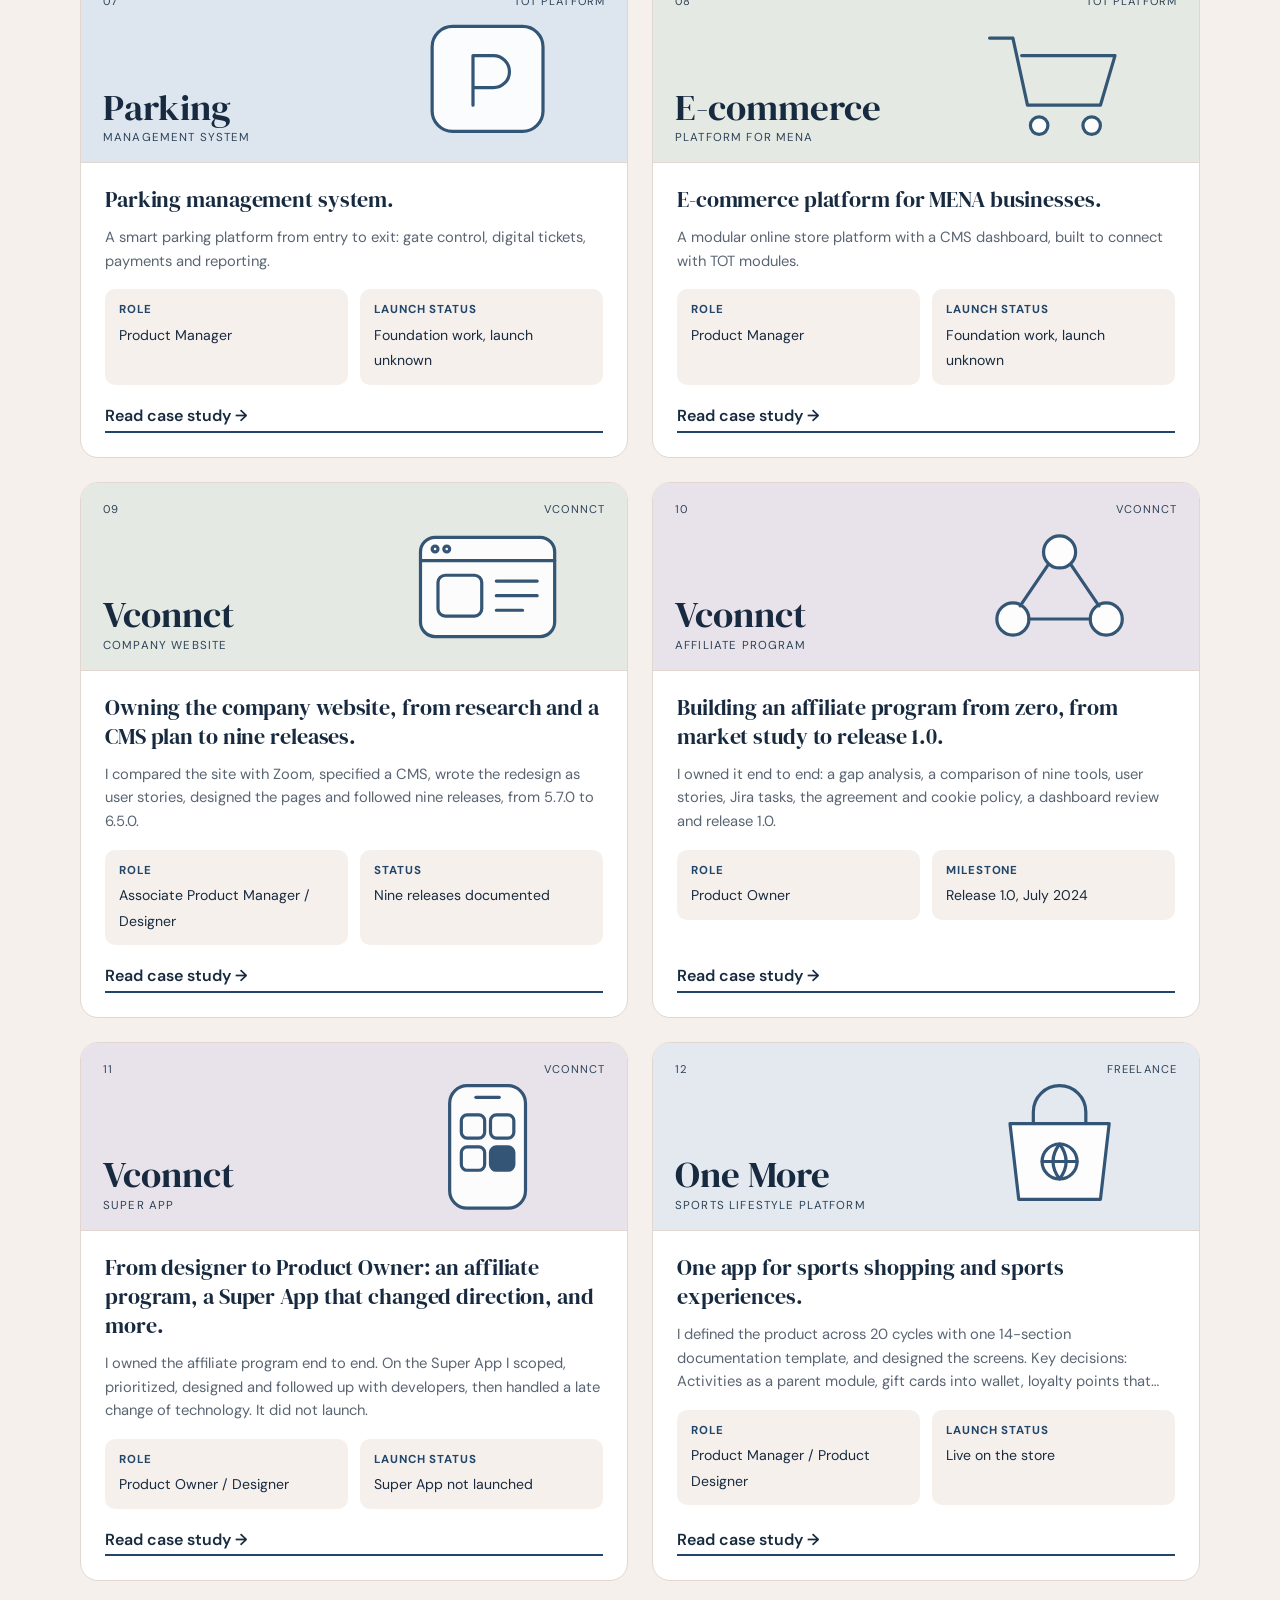
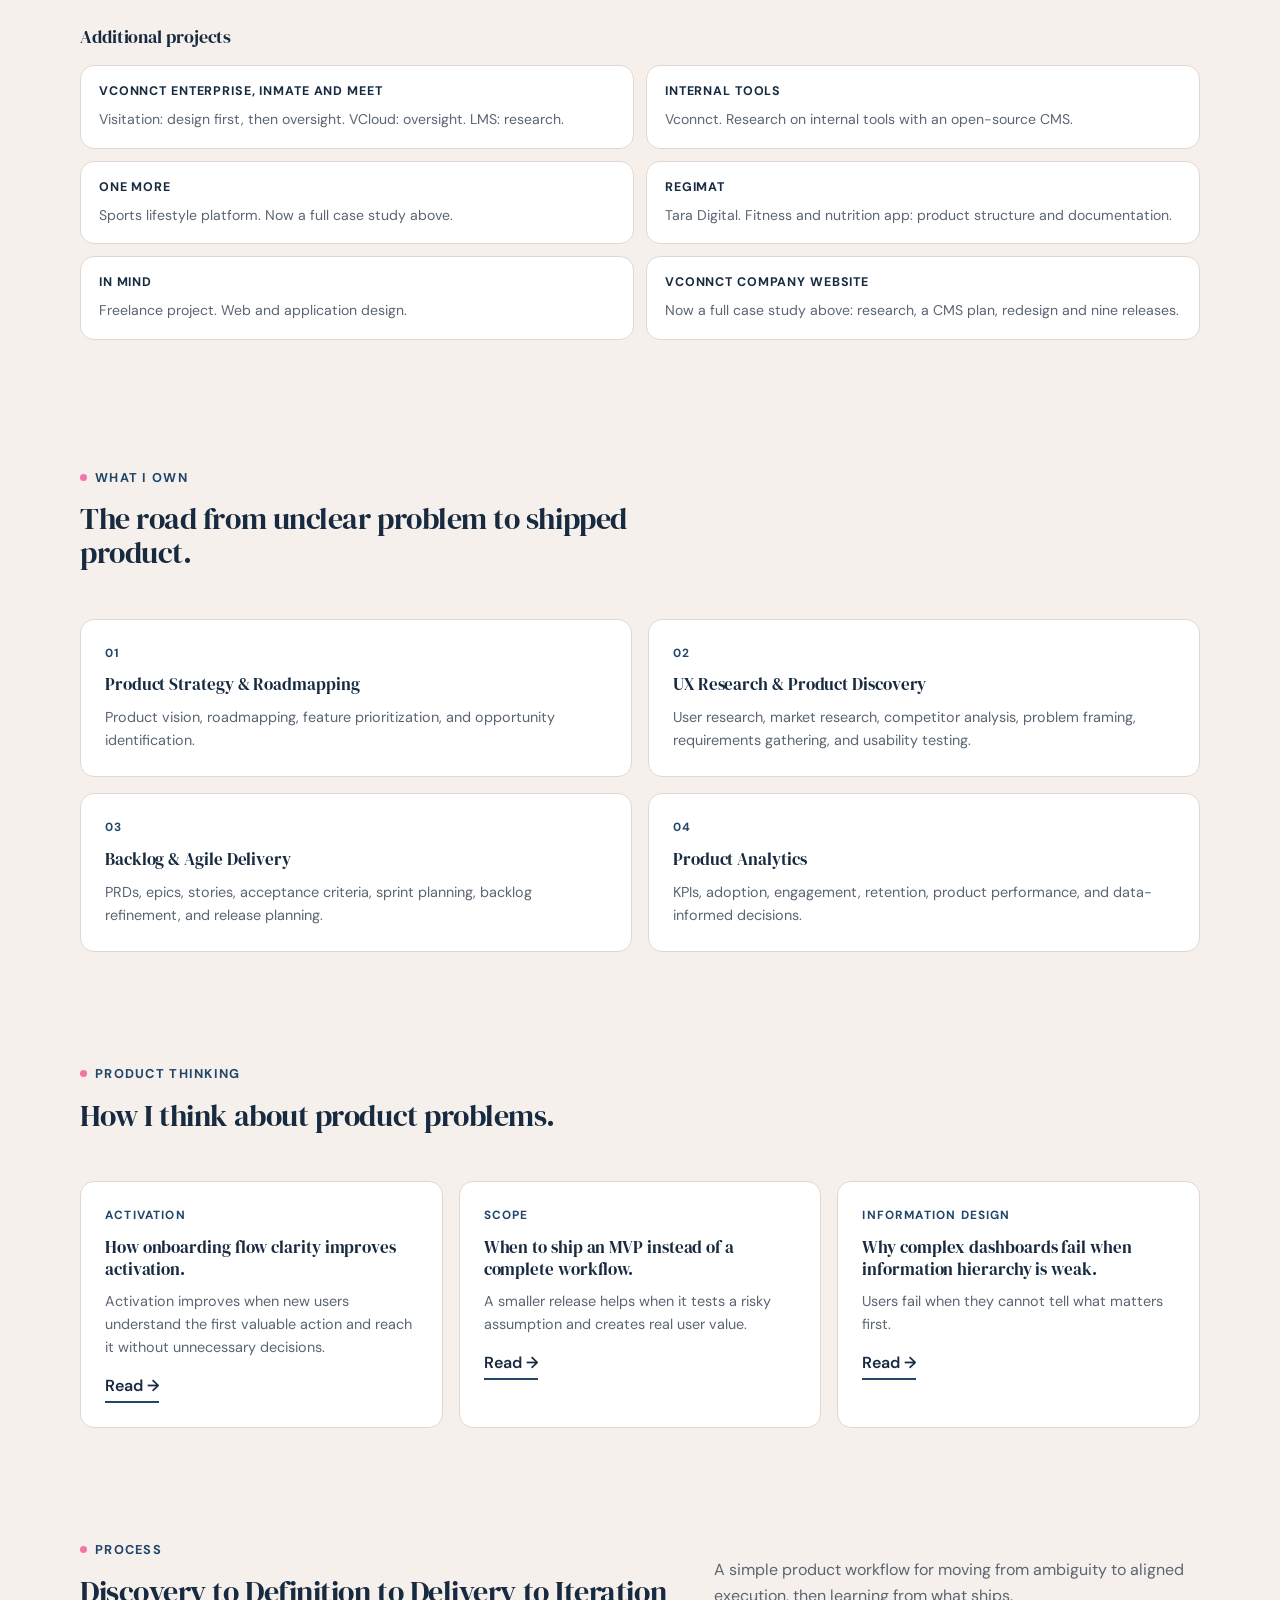
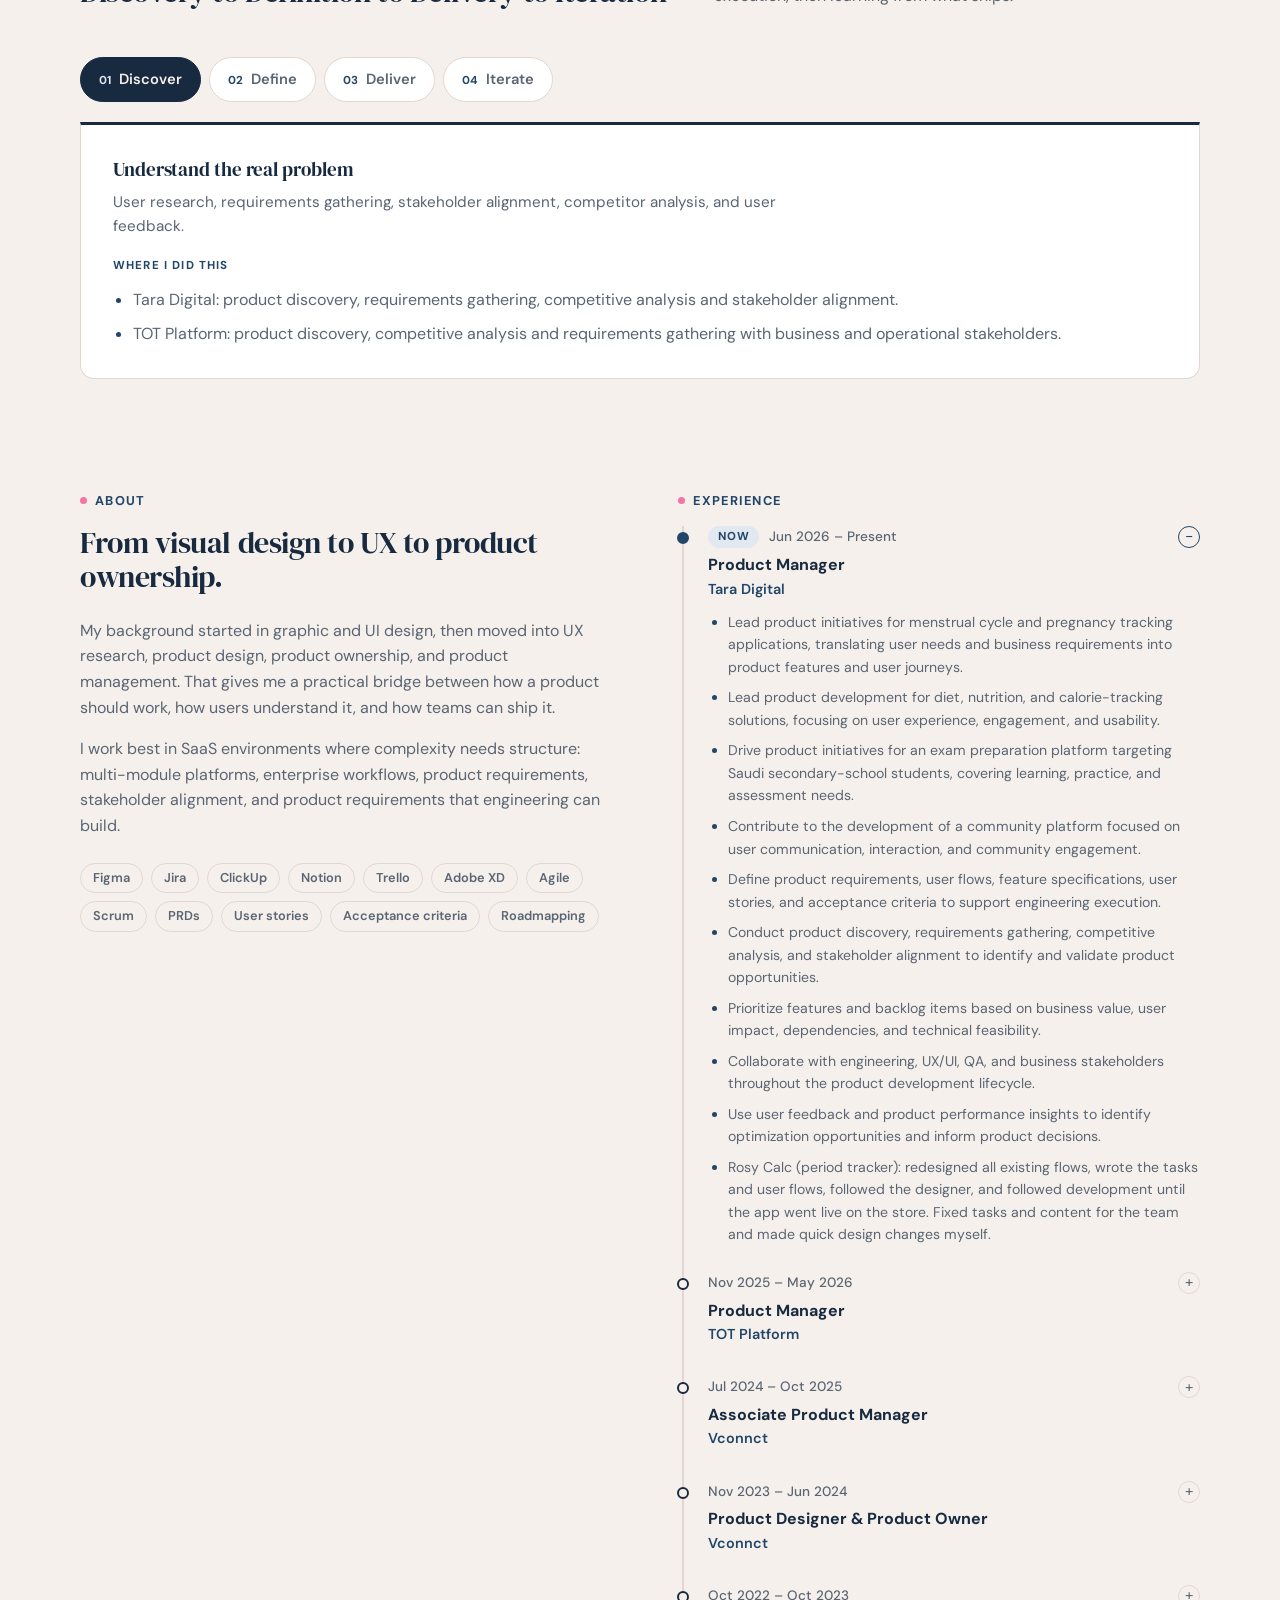
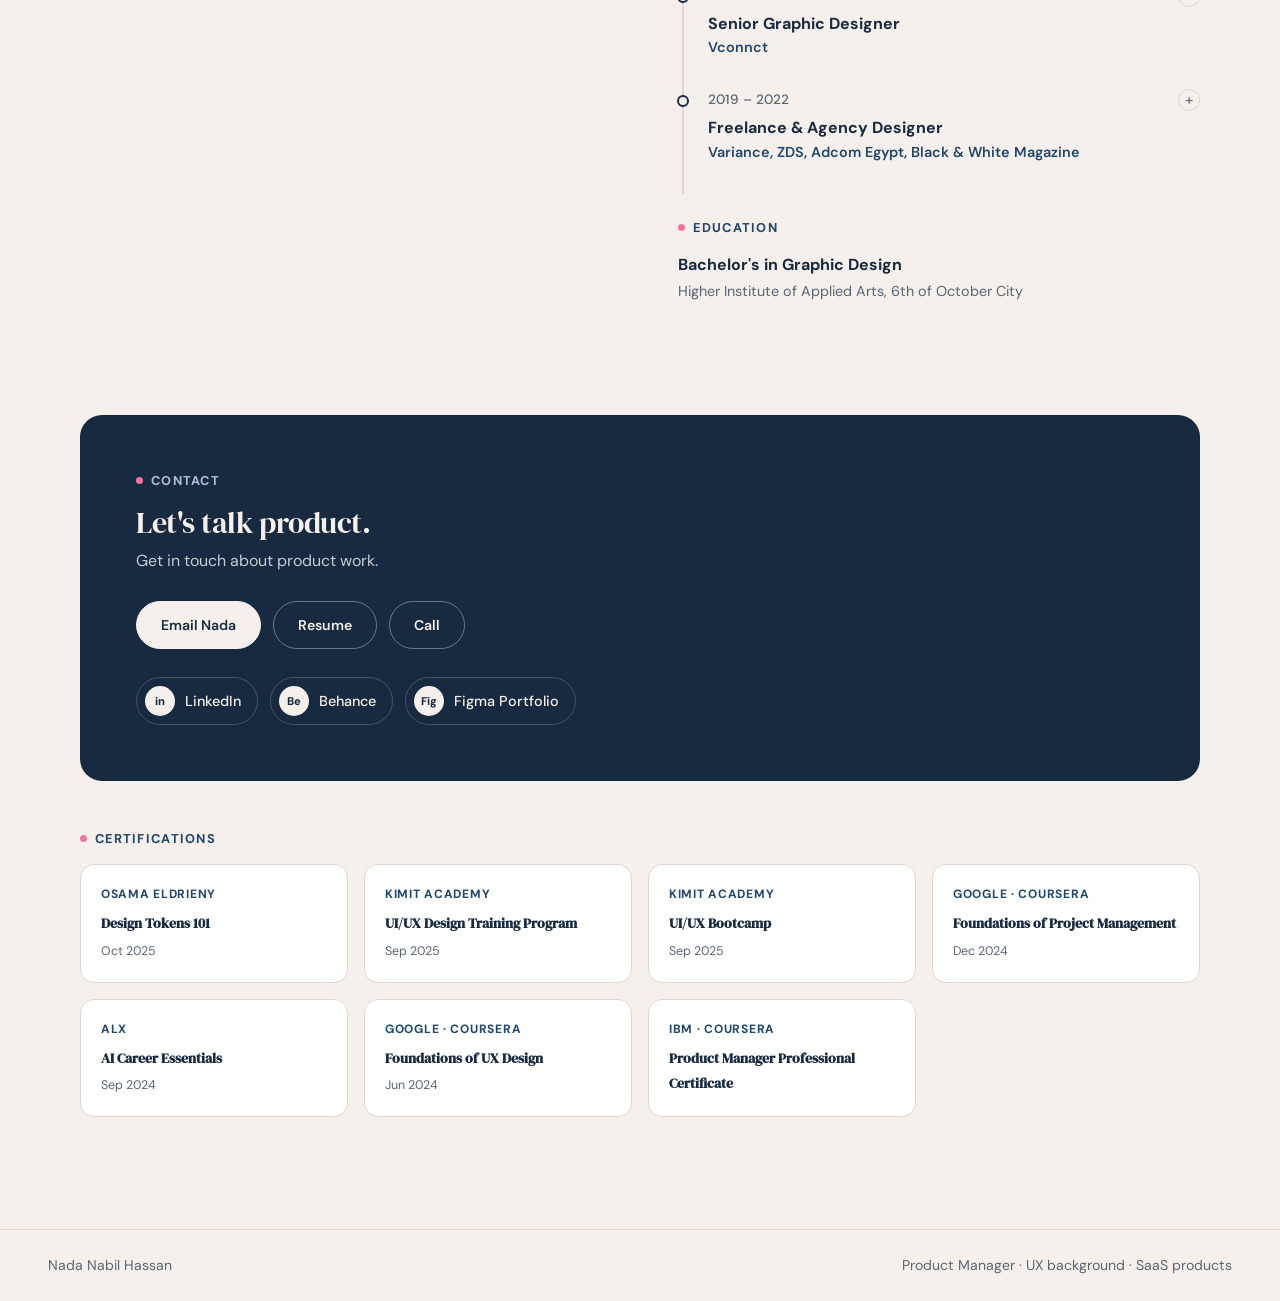
==== commit a8f41d41: "v50" ====
--- a/index.html
+++ b/index.html
@@ -57,7 +57,6 @@
             <a class="button primary" href="#work">View Case Studies</a>
             <a class="button secondary" href="#process">View Process</a>
           </div>
-          <p class="hero-proof"><strong>Confirmed so far:</strong> I owned the Vconnct Affiliate program end to end, from zero. Lago was adopted from my payment research.</p>
         </div>
 <figure class="hero-art" aria-hidden="true">
 <svg viewBox="0 0 460 400" role="img">
@@ -75,7 +74,7 @@
 <g class="float-a"><rect x="18" y="84" width="150" height="86" rx="14" fill="#fff" stroke="#dde1e5"/><text x="34" y="110" font-size="11" fill="#214669" font-family="DM Sans, sans-serif" font-weight="700" letter-spacing="1">DISCOVER</text><circle cx="40" cy="132" r="5" fill="#214669"/><path d="M45 132h30" stroke="#214669" stroke-width="2"/><circle cx="80" cy="132" r="5" fill="#fff" stroke="#214669" stroke-width="2"/><path d="M85 132h30" stroke="#214669" stroke-width="2" stroke-dasharray="3 4"/><circle cx="120" cy="132" r="5" fill="#fff" stroke="#214669" stroke-width="2"/><text x="34" y="156" font-size="11" fill="#576270" font-family="DM Sans, sans-serif">Research to flows</text></g>
 <g class="float-b"><rect x="312" y="150" width="136" height="80" rx="14" fill="#fff" stroke="#dde1e5"/><text x="328" y="176" font-size="11" fill="#214669" font-family="DM Sans, sans-serif" font-weight="700" letter-spacing="1">BACKLOG</text><rect x="328" y="188" width="104" height="8" rx="4" fill="#c9d6e3"/><rect x="328" y="204" width="70" height="8" rx="4" fill="#e5ecf3"/></g>
 <g class="float-c"><rect x="40" y="260" width="130" height="64" rx="14" fill="#1c2530"/><text x="56" y="286" font-size="11" fill="#c9d6e3" font-family="DM Sans, sans-serif" letter-spacing="1" font-weight="700">DESIGN TO DEV</text><text x="56" y="306" font-size="12" fill="#fff" font-family="DM Sans, sans-serif">Followed to delivery</text></g>
-</svg><figcaption>Conceptual illustration</figcaption></figure>
+</svg></figure>
       </div>
       <div class="impact-ticker" aria-label="Portfolio highlights">
         <div>
@@ -232,8 +231,19 @@
           </div>
         </article>
         <article class="case-card stagger-child" data-company="vconnct">
-          <div class="case-cover" style="--c:var(--lav)"><div class="cc-top"><span>10</span><span>Vconnct</span></div><div class="cc-name">Vconnct<small>Super App</small></div><svg viewBox="0 0 120 100" fill="none" stroke="#214669" stroke-width="2.2" stroke-linecap="round" stroke-linejoin="round" aria-hidden="true"><rect x="34" y="8" width="52" height="84" rx="12" fill="#fff"/><path d="M52 16h16"/><rect x="42" y="28" width="16" height="16" rx="4"/><rect x="62" y="28" width="16" height="16" rx="4"/><rect x="42" y="50" width="16" height="16" rx="4"/><rect x="62" y="50" width="16" height="16" rx="4" fill="#214669"/></svg></div>
+          <div class="case-cover" style="--c:var(--lav)"><div class="cc-top"><span>10</span><span>Vconnct</span></div><div class="cc-name">Vconnct<small>Affiliate program</small></div><svg viewBox="0 0 120 100" fill="none" stroke="#214669" stroke-width="2.2" stroke-linecap="round" stroke-linejoin="round" aria-hidden="true"><circle cx="60" cy="26" r="11" fill="#fff"/><circle cx="28" cy="72" r="11" fill="#fff"/><circle cx="92" cy="72" r="11" fill="#fff"/><path d="M52 35L33 63M68 35l19 28M39 72h42"/></svg></div>
           <div class="case-number">10</div>
+          <div class="case-content">
+            <div class="case-meta"><span>Vconnct</span><span>Affiliate program</span><span>SaaS</span></div>
+            <h3>Building an affiliate program from zero, from market study to release 1.0.</h3>
+            <p>I owned it end to end: a gap analysis, a comparison of nine tools, user stories, Jira tasks, the agreement and cookie policy, a dashboard review and release 1.0.</p>
+            <div class="case-details"><div><strong>Role</strong><span>Product Owner</span></div><div><strong>Evidence</strong><span>User story, tasks, agreement drafts, release note</span></div><div><strong>Milestone</strong><span>Release 1.0, July 2024</span></div></div>
+            <a class="text-link" href="case-study-vconnct-affiliate.html">Read case study</a>
+          </div>
+        </article>
+        <article class="case-card stagger-child" data-company="vconnct">
+          <div class="case-cover" style="--c:var(--lav)"><div class="cc-top"><span>11</span><span>Vconnct</span></div><div class="cc-name">Vconnct<small>Super App</small></div><svg viewBox="0 0 120 100" fill="none" stroke="#214669" stroke-width="2.2" stroke-linecap="round" stroke-linejoin="round" aria-hidden="true"><rect x="34" y="8" width="52" height="84" rx="12" fill="#fff"/><path d="M52 16h16"/><rect x="42" y="28" width="16" height="16" rx="4"/><rect x="62" y="28" width="16" height="16" rx="4"/><rect x="42" y="50" width="16" height="16" rx="4"/><rect x="62" y="50" width="16" height="16" rx="4" fill="#214669"/></svg></div>
+          <div class="case-number">11</div>
           <div class="case-content">
             <div class="case-meta"><span>Vconnct</span><span>B2C super app</span><span>UX/UI</span></div>
             <h3>From designer to Product Owner: an affiliate program, a Super App that changed direction, and more.</h3>
@@ -244,8 +254,8 @@
         </article>
 
         <article class="case-card stagger-child" data-company="freelance">
-          <div class="case-cover" style="--c:var(--mist)"><div class="cc-top"><span>11</span><span>Freelance</span></div><div class="cc-name">One More<small>Sports lifestyle platform</small></div><svg viewBox="0 0 120 100" fill="none" stroke="#214669" stroke-width="2.2" stroke-linecap="round" stroke-linejoin="round" aria-hidden="true"><path d="M26 34h68l-6 52H32z" fill="#fff"/><path d="M42 34v-8a18 18 0 0136 0v8"/><circle cx="60" cy="60" r="12"/><path d="M48 60h24M60 48c-6 8-6 16 0 24M60 48c6 8 6 16 0 24"/></svg></div>
-          <div class="case-number">11</div>
+          <div class="case-cover" style="--c:var(--mist)"><div class="cc-top"><span>12</span><span>Freelance</span></div><div class="cc-name">One More<small>Sports lifestyle platform</small></div><svg viewBox="0 0 120 100" fill="none" stroke="#214669" stroke-width="2.2" stroke-linecap="round" stroke-linejoin="round" aria-hidden="true"><path d="M26 34h68l-6 52H32z" fill="#fff"/><path d="M42 34v-8a18 18 0 0136 0v8"/><circle cx="60" cy="60" r="12"/><path d="M48 60h24M60 48c-6 8-6 16 0 24M60 48c6 8 6 16 0 24"/></svg></div>
+          <div class="case-number">12</div>
           <div class="case-content">
             <div class="case-meta"><span>One More</span><span>Freelance</span></div>
             <h3>One app for sports shopping and sports experiences.</h3>
@@ -257,7 +267,6 @@
 
 
       </div>
-      <p class="contact-sub"><strong>How to read these.</strong> Designed, specified, delivered and launched are different things. Each project states which of these my work covers. Launch status is marked "to confirm" where I have not verified it.</p>
       <h3 class="more-title">Additional projects</h3>
       <div class="detail-grid">
         <div><strong>Vconnct Enterprise, Inmate and Meet</strong><span>Visitation: design first, then oversight. VCloud: oversight. LMS: research.</span></div>
